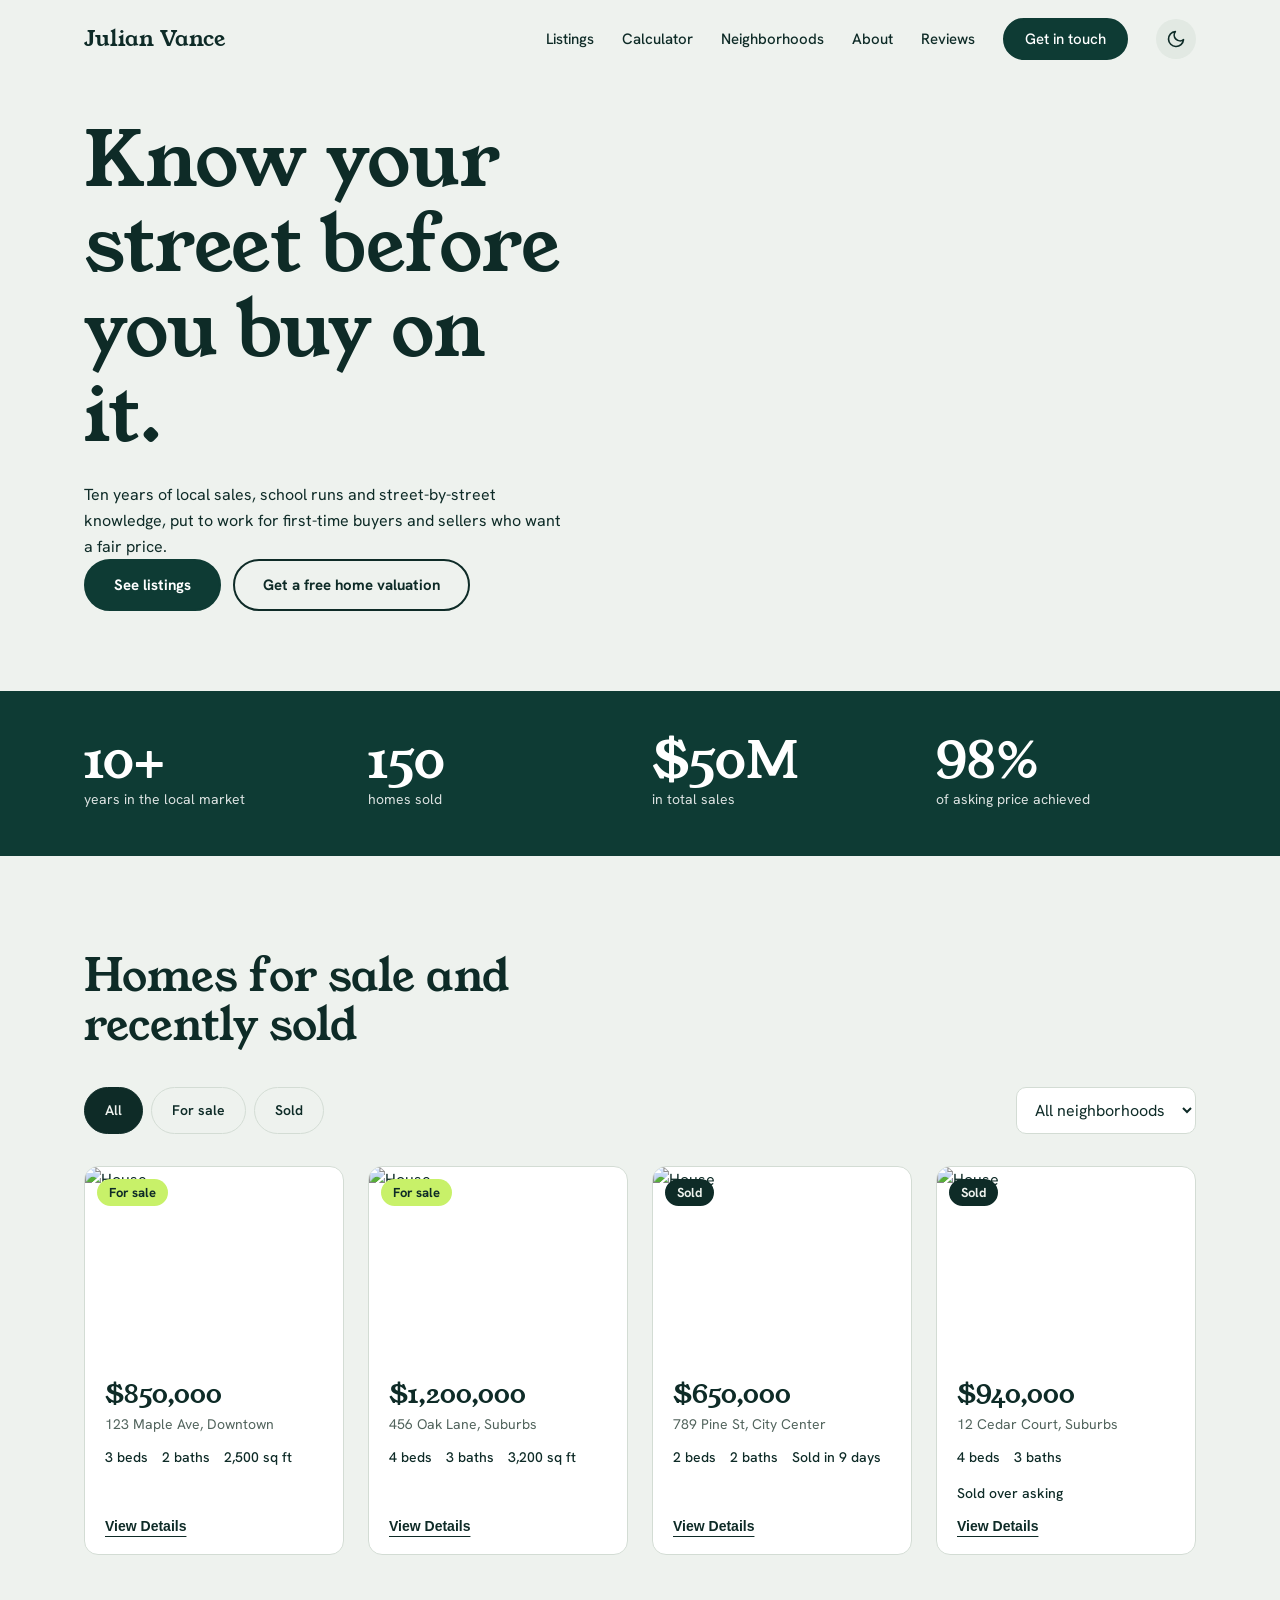
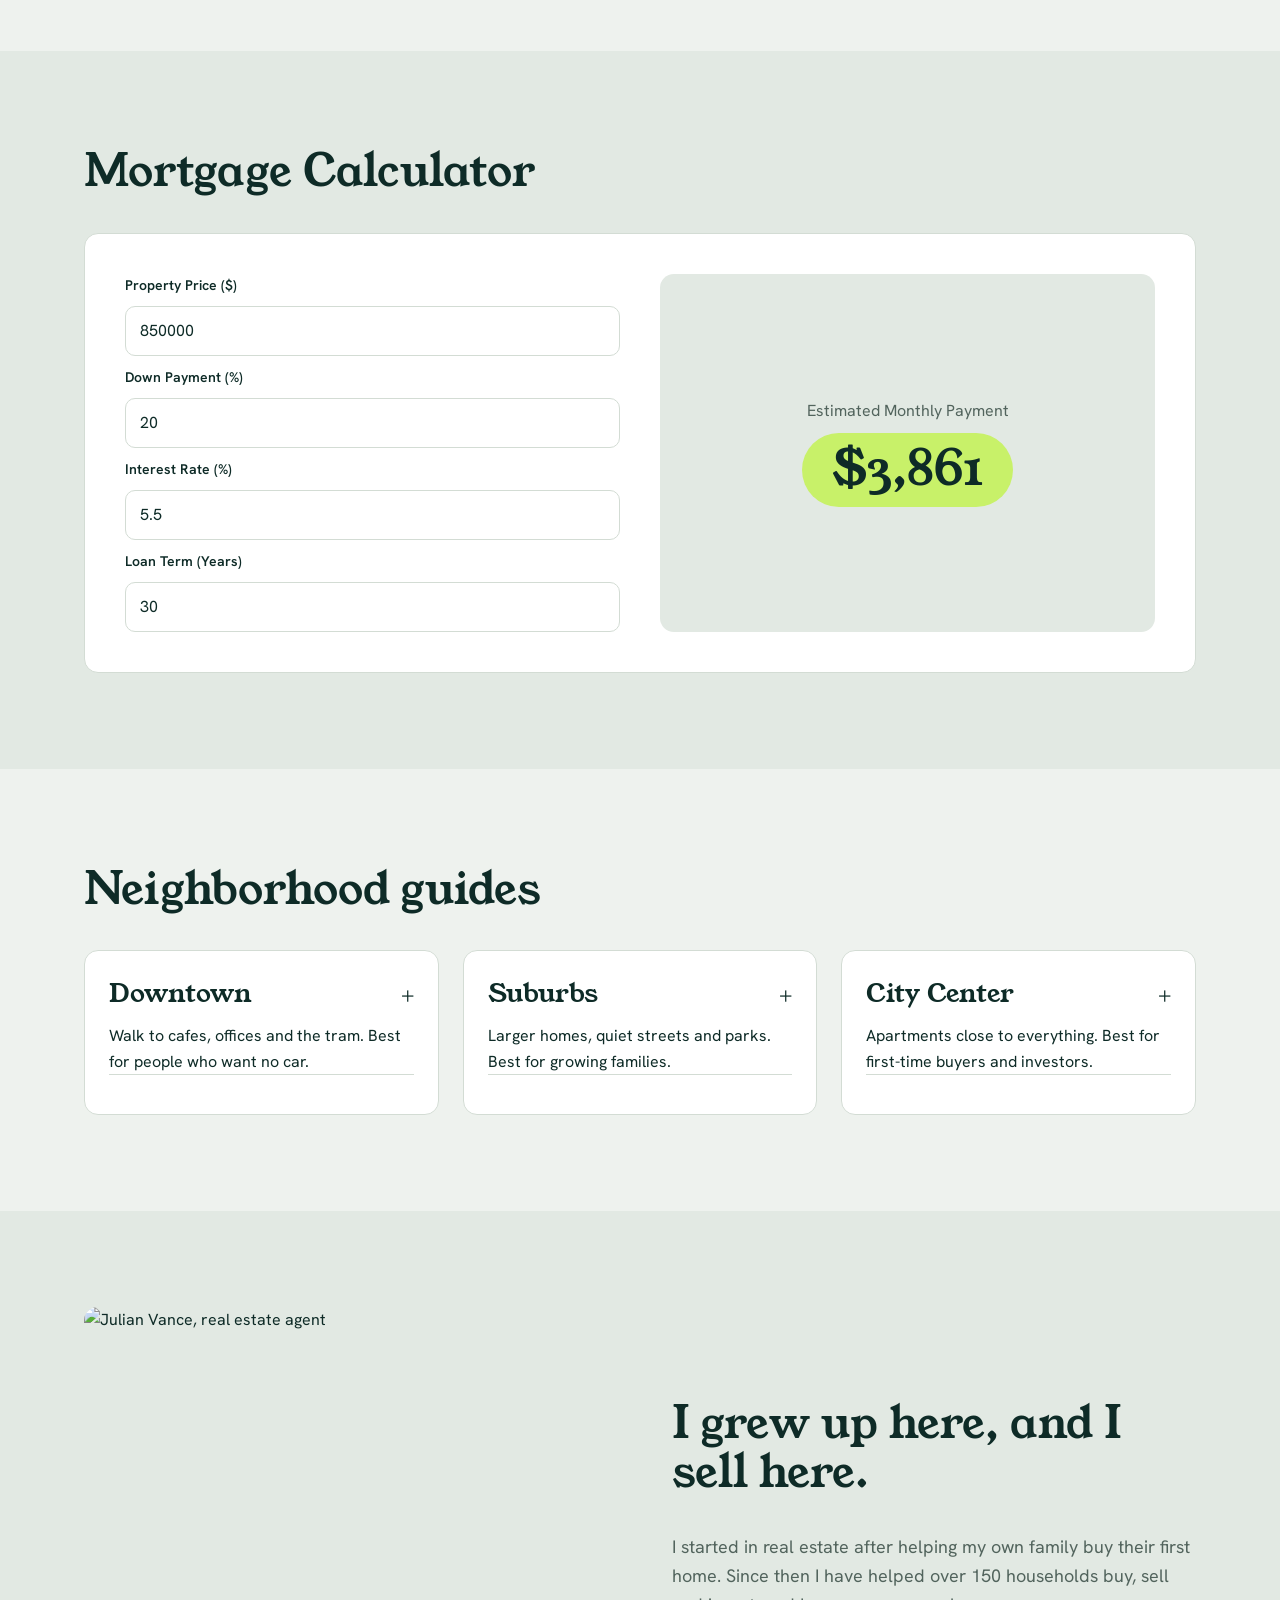
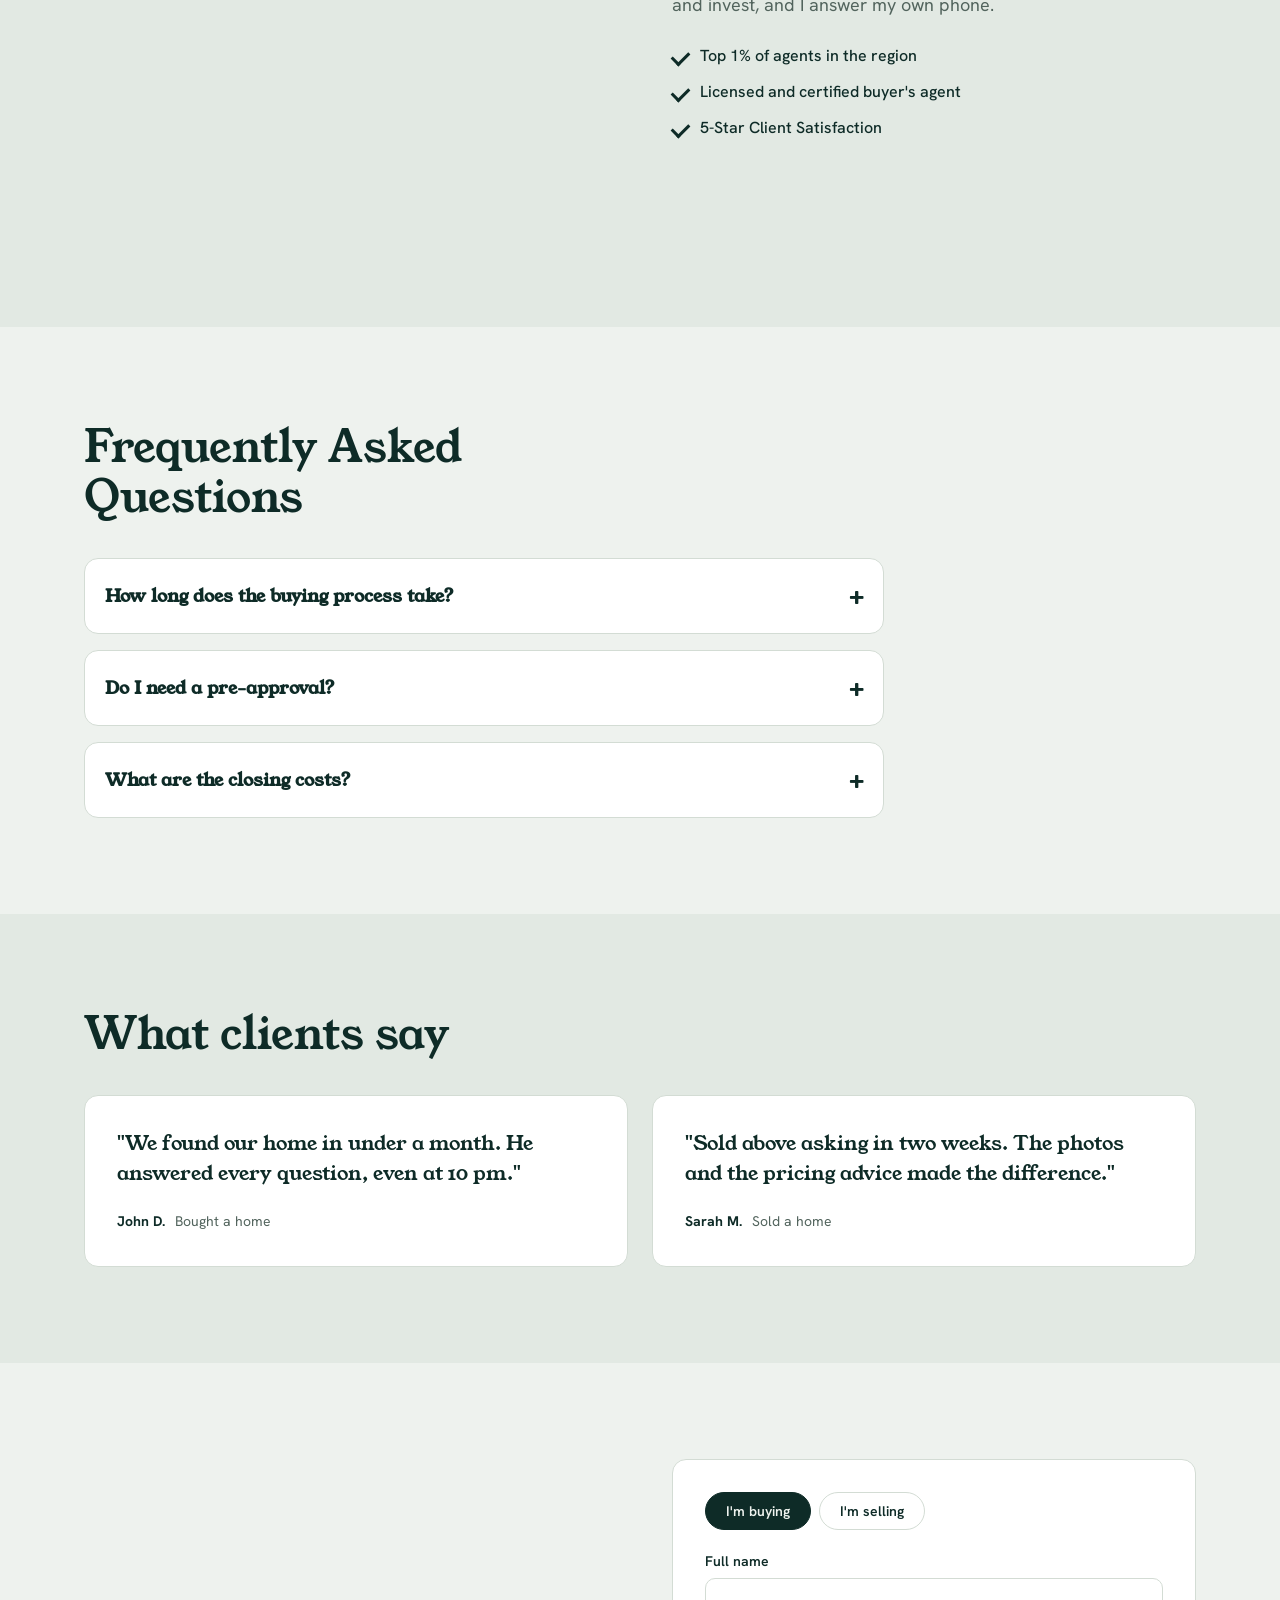
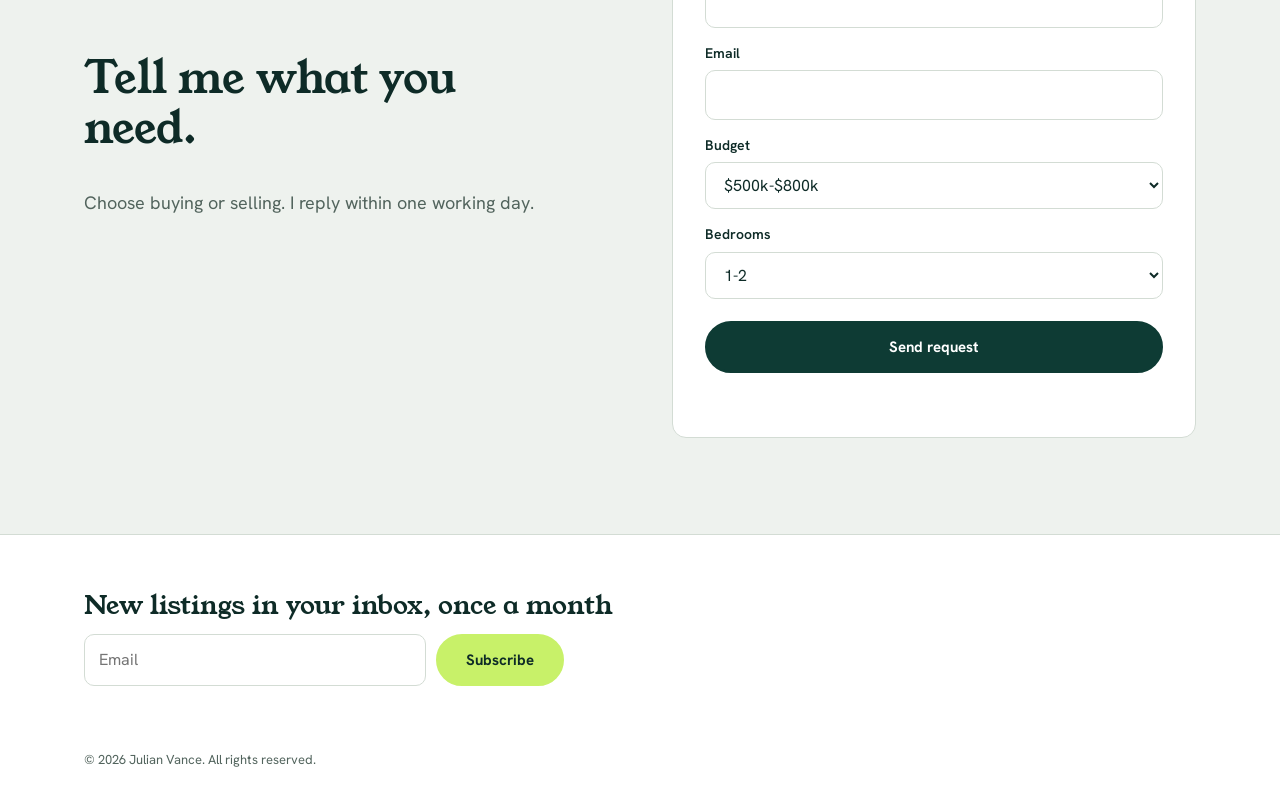
==== index.html @ a04766be "Add files via upload" ====
<!DOCTYPE html>
<html lang="en" dir="ltr">
<head>
<meta charset="UTF-8">
<meta name="viewport" content="width=device-width, initial-scale=1">
<title>Julian Vance | Local Real Estate Agent</title>
<meta name="description" content="Independent real estate agent helping you buy, sell and understand your neighborhood. Featured listings, recent sales and free home valuations.">
<meta property="og:title" content="Julian Vance | Local Real Estate Agent">
<meta property="og:description" content="Buy or sell with a local expert. Featured listings, neighborhood guides and free valuations.">
<meta property="og:type" content="website">
<meta property="og:image" content="https://images.unsplash.com/photo-1600596542815-ffad4c1539a9?w=1200&q=80">
<script type="application/ld+json">{"@context":"https://schema.org","@type":"RealEstateAgent","name":"Julian Vance","description":"Independent real estate agent and local market expert","areaServed":["Downtown","Suburbs","City Center"]}</script>
<link rel="preconnect" href="https://fonts.googleapis.com">
<link rel="preconnect" href="https://fonts.gstatic.com" crossorigin>
<link href="https://fonts.googleapis.com/css2?family=Cairo:wght@400;600;700&family=Hanken+Grotesk:wght@400;500;700&family=Young+Serif&display=swap" rel="stylesheet">
<link rel="stylesheet" href="style.css">
</head>
<body>
<div class="progress" id="progress"></div>

<header class="header" id="header">
  <div class="container bar">
    <a href="#top" class="logo">Julian Vance</a>
    <nav class="nav" id="nav">
      <a href="#listings" data-i18n="nav_listings">Listings</a>
      <a href="#mortgage" data-i18n="nav_mortgage">Calculator</a>
      <a href="#areas" data-i18n="nav_areas">Neighborhoods</a>
      <a href="#about" data-i18n="nav_about">About</a>
      <a href="#reviews" data-i18n="nav_reviews">Reviews</a>
      <a href="#contact" class="btn btn-sm" data-i18n="nav_contact">Get in touch</a>
      <button class="icon-btn theme-btn" id="themeToggle" aria-label="Toggle Theme">
        <svg id="themeIcon" width="20" height="20" viewBox="0 0 24 24" fill="none" stroke="currentColor" stroke-width="2" stroke-linecap="round" stroke-linejoin="round"><path d="M21 12.79A9 9 0 1 1 11.21 3 7 7 0 0 0 21 12.79z"></path></svg>
      </button>
    </nav>
    <button class="icon-btn menu-toggle" id="menuToggle" aria-label="Menu"><span></span><span></span></button>
  </div>
</header>

<main id="top">
<section class="hero">
  <div class="container hero-grid">
    <div class="hero-text">
      <h1 data-i18n="hero_title">Know your street before you buy on it.</h1>
      <p data-i18n="hero_desc">Ten years of local sales, school runs and street-by-street knowledge, put to work for first-time buyers and sellers who want a fair price.</p>
      <div class="actions">
        <a href="#listings" class="btn" data-i18n="btn_view">See listings</a>
        <a href="#contact" class="btn btn-ghost" data-i18n="btn_value">Get a free home valuation</a>
      </div>
    </div>
    
    <figure class="arch">
      <video id="heroVideo" autoplay muted loop playsinline poster="https://images.unsplash.com/photo-1600596542815-ffad4c1539a9?w=900&q=80">
        <source src="hero.mp4" type="video/mp4">
      </video>
    </figure>
  </div>
</section>

<section class="stats">
  <div class="container stat-row">
    <div><b data-count="10" data-suffix="+">0</b><span data-i18n="st1">years in the local market</span></div>
    <div><b data-count="150" data-suffix="">0</b><span data-i18n="st2">homes sold</span></div>
    <div><b data-count="50" data-prefix="$" data-suffix="M">0</b><span data-i18n="st3">in total sales</span></div>
    <div><b data-count="98" data-suffix="%">0</b><span data-i18n="st4">of asking price achieved</span></div>
  </div>
</section>

<section id="listings" class="sec fade-up">
  <div class="container">
    <h2 data-i18n="list_title">Homes for sale and recently sold</h2>
    <div class="filters">
      <div class="tabs" role="group">
        <button class="chip on" data-f="all" data-i18n="f_all">All</button>
        <button class="chip" data-f="sale" data-i18n="f_sale">For sale</button>
        <button class="chip" data-f="sold" data-i18n="f_sold">Sold</button>
      </div>
      <select id="hoodFilter" aria-label="Neighborhood">
        <option value="all" data-i18n="h_all">All neighborhoods</option>
        <option value="down" data-i18n="h_down">Downtown</option>
        <option value="sub" data-i18n="h_sub">Suburbs</option>
        <option value="cen" data-i18n="h_cen">City Center</option>
      </select>
    </div>
    <div class="grid" id="grid">
      <!-- Property 1 -->
      <article class="card open-modal" data-status="sale" data-hood="down"
        data-img="https://images.unsplash.com/photo-1512917774080-9991f1c4c750?w=1200&q=80" 
        data-img1="https://images.unsplash.com/photo-1584622650111-993a426fbf0a?w=600&q=80" 
        data-img2="https://images.unsplash.com/photo-1522771739844-6a9f6d5f14af?w=600&q=80" 
        data-price="$850,000" data-loc="123 Maple Ave, Downtown" data-feat="3 beds • 2 baths • 2,500 sq ft">
        <div class="ph"><img src="https://images.unsplash.com/photo-1512917774080-9991f1c4c750?w=600&q=80" alt="House"><span class="tag" data-i18n="f_sale">For sale</span></div>
        <div class="info">
          <h3>$850,000</h3><p>123 Maple Ave, <span data-i18n="h_down">Downtown</span></p>
          <p class="feat"><span>3 <i data-i18n="beds">beds</i></span><span>2 <i data-i18n="baths">baths</i></span><span>2,500 <i data-i18n="sqft">sq ft</i></span></p>
          <button class="link" data-i18n="btn_tour">View Details</button>
        </div>
      </article>

      <!-- Property 2 -->
      <article class="card open-modal" data-status="sale" data-hood="sub"
        data-img="https://images.unsplash.com/photo-1600585154340-be6161a56a0c?w=1200&q=80" 
        data-img1="https://images.unsplash.com/photo-1600607687939-ce8a6c25118c?w=600&q=80" 
        data-img2="https://images.unsplash.com/photo-1600566753190-17f0baa2a6c3?w=600&q=80" 
        data-price="$1,200,000" data-loc="456 Oak Lane, Suburbs" data-feat="4 beds • 3 baths • 3,200 sq ft">
        <div class="ph"><img src="https://images.unsplash.com/photo-1600585154340-be6161a56a0c?w=600&q=80" alt="House"><span class="tag" data-i18n="f_sale">For sale</span></div>
        <div class="info">
          <h3>$1,200,000</h3><p>456 Oak Lane, <span data-i18n="h_sub">Suburbs</span></p>
          <p class="feat"><span>4 <i data-i18n="beds">beds</i></span><span>3 <i data-i18n="baths">baths</i></span><span>3,200 <i data-i18n="sqft">sq ft</i></span></p>
          <button class="link" data-i18n="btn_tour">View Details</button>
        </div>
      </article>

      <!-- Property 3 -->
      <article class="card open-modal" data-status="sold" data-hood="cen"
        data-img="https://images.unsplash.com/photo-1600607687920-4e2a09cf159d?w=1200&q=80" 
        data-img1="https://images.unsplash.com/photo-1600210492486-724fe5c67fb0?w=600&q=80" 
        data-img2="https://images.unsplash.com/photo-1600607687920-4e2a09cf159d?w=600&q=80" 
        data-price="$650,000" data-loc="789 Pine St, City Center" data-feat="2 beds • 2 baths • Sold in 9 days">
        <div class="ph"><img src="https://images.unsplash.com/photo-1600607687920-4e2a09cf159d?w=600&q=80" alt="House"><span class="tag sold" data-i18n="f_sold">Sold</span></div>
        <div class="info">
          <h3>$650,000</h3><p>789 Pine St, <span data-i18n="h_cen">City Center</span></p>
          <p class="feat"><span>2 <i data-i18n="beds">beds</i></span><span>2 <i data-i18n="baths">baths</i></span><span data-i18n="sold_fast">Sold in 9 days</span></p>
          <button class="link" data-i18n="btn_details">View Details</button>
        </div>
      </article>

      <!-- Property 4 -->
      <article class="card open-modal" data-status="sold" data-hood="sub"
        data-img="https://images.unsplash.com/photo-1568605114967-8130f3a36994?w=1200&q=80" 
        data-img1="https://images.unsplash.com/photo-1513694203232-719a280e022f?w=600&q=80" 
        data-img2="https://images.unsplash.com/photo-1505691938895-1758d7feb511?w=600&q=80" 
        data-price="$940,000" data-loc="12 Cedar Court, Suburbs" data-feat="4 beds • 3 baths • Sold over asking">
        <div class="ph"><img src="https://images.unsplash.com/photo-1568605114967-8130f3a36994?w=600&q=80" alt="House"><span class="tag sold" data-i18n="f_sold">Sold</span></div>
        <div class="info">
          <h3>$940,000</h3><p>12 Cedar Court, <span data-i18n="h_sub">Suburbs</span></p>
          <p class="feat"><span>4 <i data-i18n="beds">beds</i></span><span>3 <i data-i18n="baths">baths</i></span><span data-i18n="sold_over">Sold over asking</span></p>
          <button class="link" data-i18n="btn_details">View Details</button>
        </div>
      </article>
    </div>
  </div>
</section>

<section id="mortgage" class="sec alt">
  <div class="container">
    <h2 data-i18n="calc_title">Mortgage Calculator</h2>
    <div class="calc-box">
      <div class="calc-inputs">
        <label data-i18n="calc_price">Property Price ($)</label>
        <input type="number" id="calcPrice" value="850000">
        <label data-i18n="calc_down">Down Payment (%)</label>
        <input type="number" id="calcDown" value="20">
        <label data-i18n="calc_rate">Interest Rate (%)</label>
        <input type="number" id="calcRate" value="5.5" step="0.1">
        <label data-i18n="calc_years">Loan Term (Years)</label>
        <input type="number" id="calcYears" value="30">
      </div>
      <div class="calc-result">
        <p data-i18n="calc_monthly">Estimated Monthly Payment</p>
        <h3 id="calcMonthly">$0</h3>
      </div>
    </div>
  </div>
</section>

<section id="areas" class="sec fade-up">
  <div class="container">
    <h2 data-i18n="areas_title">Neighborhood guides</h2>
    <div class="grid3">
      <article class="area-card" onclick="this.classList.toggle('active')">
        <div class="area-header">
          <h3 data-i18n="h_down">Downtown</h3>
          <span class="area-toggle">+</span>
        </div>
        <p data-i18n="a1">Walk to cafes, offices and the tram. Best for people who want no car.</p>
        <div class="area-stats">
          <dl><dt data-i18n="avg">Average price</dt><dd>$820,000</dd><dt data-i18n="schools">Schools</dt><dd>8/10</dd><dt data-i18n="transit">Transit</dt><dd data-i18n="t_high">Excellent</dd></dl>
        </div>
      </article>
      
      <article class="area-card" onclick="this.classList.toggle('active')">
        <div class="area-header">
          <h3 data-i18n="h_sub">Suburbs</h3>
          <span class="area-toggle">+</span>
        </div>
        <p data-i18n="a2">Larger homes, quiet streets and parks. Best for growing families.</p>
        <div class="area-stats">
          <dl><dt data-i18n="avg">Average price</dt><dd>$1,050,000</dd><dt data-i18n="schools">Schools</dt><dd>9/10</dd><dt data-i18n="transit">Transit</dt><dd data-i18n="t_mid">Good</dd></dl>
        </div>
      </article>
      
      <article class="area-card" onclick="this.classList.toggle('active')">
        <div class="area-header">
          <h3 data-i18n="h_cen">City Center</h3>
          <span class="area-toggle">+</span>
        </div>
        <p data-i18n="a3">Apartments close to everything. Best for first-time buyers and investors.</p>
        <div class="area-stats">
          <dl><dt data-i18n="avg">Average price</dt><dd>$640,000</dd><dt data-i18n="schools">Schools</dt><dd>7/10</dd><dt data-i18n="transit">Transit</dt><dd data-i18n="t_high">Excellent</dd></dl>
        </div>
      </article>
    </div>
  </div>
</section>

<section id="about" class="sec alt fade-up">
  <div class="container split">
    <img class="about-img" src="https://images.unsplash.com/photo-1556157382-97eda2d62296?w=800&q=80" alt="Julian Vance, real estate agent" loading="lazy">
    <div>
      <h2 data-i18n="about_title">I grew up here, and I sell here.</h2>
      <p class="lead" data-i18n="about_desc">I started in real estate after helping my own family buy their first home. Since then I have helped over 150 households buy, sell and invest, and I answer my own phone.</p>
      <ul class="creds">
        <li data-i18n="c1">Top 1% of agents in the region</li>
        <li data-i18n="c2">Licensed and certified buyer's agent</li>
        <li data-i18n="c3">5-Star Client Satisfaction</li>
      </ul>
    </div>
  </div>
</section>

<section id="faq" class="sec">
  <div class="container">
    <h2 data-i18n="faq_title">Frequently Asked Questions</h2>
    <div class="faq-list">
      <div class="faq-item">
        <button class="faq-q" data-i18n="faq_q1">How long does the buying process take?</button>
        <div class="faq-a"><p data-i18n="faq_a1">Typically 30-45 days from offer to closing.</p></div>
      </div>
      <div class="faq-item">
        <button class="faq-q" data-i18n="faq_q2">Do I need a pre-approval?</button>
        <div class="faq-a"><p data-i18n="faq_a2">Yes, it strengthens your offer significantly.</p></div>
      </div>
      <div class="faq-item">
        <button class="faq-q" data-i18n="faq_q3">What are the closing costs?</button>
        <div class="faq-a"><p data-i18n="faq_a3">Usually 2-5% of the purchase price, covering taxes, title fees and lender costs.</p></div>
      </div>
    </div>
  </div>
</section>

<section id="reviews" class="sec alt">
  <div class="container">
    <h2 data-i18n="rev_title">What clients say</h2>
    <div class="grid2">
      <blockquote><p data-i18n="r1">"We found our home in under a month. He answered every question, even at 10 pm."</p><cite>John D. <span data-i18n="r1s">Bought a home</span></cite></blockquote>
      <blockquote><p data-i18n="r2">"Sold above asking in two weeks. The photos and the pricing advice made the difference."</p><cite>Sarah M. <span data-i18n="r2s">Sold a home</span></cite></blockquote>
    </div>
  </div>
</section>

<section id="contact" class="sec">
  <div class="container split">
    <div>
      <h2 data-i18n="book_title">Tell me what you need.</h2>
      <p class="lead" data-i18n="book_desc">Choose buying or selling. I reply within one working day.</p>
    </div>
    <div class="formbox">
      <div class="tabs" role="tablist">
        <button class="chip on" role="tab" data-tab="buy" aria-selected="true" data-i18n="tab_buy">I'm buying</button>
        <button class="chip" role="tab" data-tab="sell" aria-selected="false" data-i18n="tab_sell">I'm selling</button>
      </div>
      <form id="leadForm" novalidate>
        <label for="n" data-i18n="f_name">Full name</label><input id="n" required>
        <label for="e" data-i18n="f_email">Email</label><input id="e" type="email" required>
        <div data-pane="buy">
          <label for="b" data-i18n="f_budget">Budget</label>
          <select id="b"><option>$500k-$800k</option><option>$800k-$1.2M</option><option>$1.2M+</option></select>
          <label for="bd" data-i18n="f_beds">Bedrooms</label>
          <select id="bd"><option>1-2</option><option>3</option><option>4+</option></select>
        </div>
        <div data-pane="sell" hidden>
          <label for="ad" data-i18n="f_addr">Property address</label><input id="ad">
          <label for="tl" data-i18n="f_time">When do you want to sell?</label>
          <select id="tl"><option data-i18n="tl1">Within 3 months</option><option data-i18n="tl2">3 to 6 months</option><option data-i18n="tl3">Just curious</option></select>
        </div>
        <button class="btn" type="submit" data-i18n="f_send">Send request</button>
        <p class="note" id="formNote" role="status"></p>
      </form>
    </div>
  </div>
</section>
</main>

<footer class="footer">
  <div class="container foot">
    <form id="news" novalidate>
      <h3 data-i18n="news_title">New listings in your inbox, once a month</h3>
      <div class="row"><input type="email" id="ne" placeholder="Email" data-i18n-ph="f_email" aria-label="Email"><button class="btn btn-pop" data-i18n="news_btn">Subscribe</button></div>
      <p class="note" id="newsNote" role="status"></p>
    </form>
    <p data-i18n="rights">© 2026 Julian Vance. All rights reserved.</p>
  </div>
</footer>

<div id="propModal" class="modal">
  <div class="modal-content">
    <button class="close-modal" id="closeModal">&times;</button>
    <div class="modal-gallery">
      <img id="modalImg" src="" alt="Main Property">
      <div class="modal-thumbs">
        <img id="modalThumb1" src="" alt="Interior">
        <img id="modalThumb2" src="" alt="Room">
      </div>
    </div>
    <div class="modal-info">
      <h3 id="modalPrice"></h3>
      <p id="modalLoc"></p>
      <p id="modalFeat"></p>
      <a href="#contact" class="btn" id="modalTourBtn" data-i18n="btn_schedule">Schedule a tour</a>
    </div>
  </div>
</div>

<a href="#contact" class="sticky-cta" data-i18n="sticky_cta">Schedule a Consultation</a>

<script src="script.js"></script>
</body>
</html>
---- style.css ----
:root {
    --bg: #EEF2EE;
    --surf: #fff;
    --ink: #0E2B27;
    --mute: #52645D;
    --line: #D3DCD4;
    --btn: #0E3B34;
    --btn-ink: #fff;
    --pop: #C8F169;
    --pop-ink: #0E2B27;
    --alt: #E2E9E3;
    --r: 14px;
    --head: 'Young Serif', Georgia, serif;
    --body: 'Hanken Grotesk', system-ui, sans-serif;
}

body.dark-mode {
    --bg: #09201C;
    --surf: #10302A;
    --ink: #EAF1EC;
    --mute: #9DB1A8;
    --line: #244840;
    --btn: #C8F169;
    --btn-ink: #0E2B27;
    --alt: #0D2924;
}

html[lang="ar"] {
    --head: 'Cairo', sans-serif;
    --body: 'Cairo', sans-serif;
}

* { box-sizing: border-box; margin: 0; padding: 0; }
html { scroll-behavior: smooth; scroll-padding-top: 80px; }
body { font-family: var(--body); background: var(--bg); color: var(--ink); line-height: 1.6; transition: background .3s, color .3s; }
img { display: block; max-width: 100%; }
a { color: inherit; }
:focus-visible { outline: 3px solid var(--pop); outline-offset: 2px; box-shadow: 0 0 0 5px var(--ink); }
.container { max-width: 1160px; margin: 0 auto; padding: 0 24px; }
.sec { padding: 96px 0; }
.alt { background: var(--alt); }
h1, h2, h3 { font-family: var(--head); font-weight: 400; line-height: 1.12; }
h2 { font-size: clamp(28px, 4vw, 44px); margin-bottom: 36px; max-width: 18ch; }
.lead { font-size: 18px; color: var(--mute); max-width: 52ch; margin-bottom: 24px; }

.progress { position: fixed; top: 0; inset-inline-start: 0; height: 3px; width: 100%; background: var(--pop); transform: scaleX(0); transform-origin: left; z-index: 2000; }
html[dir=rtl] .progress { transform-origin: right; }

.header { position: sticky; top: 0; z-index: 1000; background: var(--bg); transition: box-shadow .3s; }
.header.scrolled { box-shadow: 0 1px 0 var(--line); }
.bar { display: flex; align-items: center; gap: 12px; padding-block: 18px; transition: padding .3s; }
.header.scrolled .bar { padding-block: 10px; }
.logo { font-family: var(--head); font-size: 22px; text-decoration: none; margin-inline-end: auto; }
.nav { display: flex; align-items: center; gap: 28px; }
.nav a { text-decoration: none; font-weight: 500; font-size: 15px; }
.nav a:not(.btn):hover { text-decoration: underline; text-underline-offset: 6px; }
.icon-btn { background: none; border: 0; color: var(--ink); cursor: pointer; padding: 8px; border-radius: 8px; display: grid; place-items: center; }
.menu-toggle { display: none; }

.btn { display: inline-block; background: var(--btn); color: var(--btn-ink); border: 2px solid var(--btn); padding: 14px 28px; border-radius: 999px; font: 700 15px var(--body); text-decoration: none; cursor: pointer; transition: transform .2s; text-align: center; }
.btn:hover { transform: translateY(-2px); }
.btn-sm { padding: 9px 20px; }
.btn-ghost { background: transparent; color: var(--ink); border-color: var(--ink); }
.btn-pop { background: var(--pop); color: var(--pop-ink); border-color: var(--pop); }
.actions { display: flex; gap: 12px; flex-wrap: wrap; }

.hero { padding: 40px 0 80px; }
.hero-grid { display: grid; grid-template-columns: 1fr 1.2fr; gap: 40px; align-items: center; }.hero h1 { font-size: clamp(40px, 6vw, 76px); margin-bottom: 24px; animation: rise .9s cubic-bezier(.2,.7,.2,1) both; }
.hero .lead { animation: rise .9s .15s cubic-bezier(.2,.7,.2,1) both; }
.hero .actions { animation: rise .9s .3s cubic-bezier(.2,.7,.2,1) both; }
@keyframes rise { from { opacity: 0; transform: translateY(28px); } to { opacity: 1; transform: none; } }
.arch video { width: 100%; height: 100%; object-fit: cover; transform: scale(1.08); animation: settle 1.6s ease-out forwards; }
@keyframes settle { to { transform: scale(1); } }

.stats { background: var(--btn); color: var(--btn-ink); }
.stat-row { display: grid; grid-template-columns: repeat(4,1fr); gap: 24px; padding-block: 44px; }
.stat-row b { display: block; font: 400 clamp(32px, 4vw, 52px)/1 var(--head); }
.stat-row span { font-size: 14px; opacity: .85; }

.filters { display: flex; justify-content: space-between; gap: 16px; flex-wrap: wrap; margin-bottom: 32px; }
.tabs { display: flex; gap: 8px; flex-wrap: wrap; }
.chip { background: transparent; color: var(--ink); border: 1.5px solid var(--line); padding: 9px 20px; border-radius: 999px; font: 600 14px var(--body); cursor: pointer; transition: .2s; }
.chip.on { background: var(--ink); color: var(--bg); border-color: var(--ink); }
select, input, .formbox input { font: inherit; color: var(--ink); background: var(--surf); border: 1.5px solid var(--line); border-radius: 10px; padding: 11px 14px; }
.grid { display: grid; grid-template-columns: repeat(auto-fill, minmax(250px, 1fr)); gap: 24px; }
.card { background: var(--surf); border-radius: var(--r); overflow: hidden; border: 1px solid var(--line); animation: rise .5s both; display: flex; flex-direction: column; }.card[hidden] { display: none; }
.ph { position: relative; overflow: hidden; aspect-ratio: 4/3; }
.ph img { width: 100%; height: 100%; object-fit: cover; transition: transform .6s; }
.card:hover .ph img { transform: scale(1.06); }
.tag { position: absolute; top: 12px; inset-inline-start: 12px; background: var(--pop); color: var(--pop-ink); font: 700 13px var(--body); padding: 5px 12px; border-radius: 999px; }
.tag.sold { background: var(--ink); color: var(--bg); }
.info { padding: 20px; display: flex; flex-direction: column; flex-grow: 1; }.info h3 { font-size: 26px; margin-bottom: 4px; }
.info p { color: var(--mute); font-size: 14px; }
.feat { display: flex; flex-wrap: wrap; gap: 14px; margin: 10px 0 14px; color: var(--ink) !important; font-weight: 500; }.feat i { font-style: normal; }
.link { margin-top: auto; align-self: flex-start; font-weight: 700; font-size: 14px; text-underline-offset: 5px; background: none; border: none; color: var(--ink); cursor: pointer; padding: 0; text-decoration: underline; }.empty { padding: 40px 0; color: var(--mute); }

.calc-box { display: grid; grid-template-columns: 1fr 1fr; gap: 40px; background: var(--surf); padding: 40px; border-radius: var(--r); border: 1px solid var(--line); }
.calc-inputs { display: flex; flex-direction: column; gap: 10px; }
.calc-inputs label { font-size: 14px; font-weight: 600; }
.calc-result { display: flex; flex-direction: column; justify-content: center; align-items: center; text-align: center; background: var(--alt); border-radius: var(--r); padding: 30px; }
.calc-result p { font-size: 16px; color: var(--mute); margin-bottom: 10px; }
.calc-result h3 { font-size: 48px; font-family: var(--head); color: var(--pop-ink); background: var(--pop); padding: 10px 30px; border-radius: 999px; }

.grid3 { display: grid; grid-template-columns: repeat(3,1fr); gap: 24px; }
.area { border-top: 3px solid var(--ink); padding-top: 20px; }
.area h3 { font-size: 26px; margin-bottom: 8px; }
.area p { color: var(--mute); margin-bottom: 16px; }
dl { display: grid; grid-template-columns: auto 1fr; gap: 6px 16px; font-size: 14px; }
dt { color: var(--mute); } dd { font-weight: 700; text-align: end; }

.split { display: grid; grid-template-columns: 1fr 1fr; gap: 64px; align-items: center; }
.about-img { border-radius: var(--r); aspect-ratio: 1; object-fit: cover; width: 100%; }
.creds { list-style: none; display: grid; gap: 10px; }
.creds li { padding-inline-start: 28px; position: relative; font-weight: 500; }
.creds li::before { content: ''; position: absolute; inset-inline-start: 0; top: .5em; width: 14px; height: 8px; border-inline-start: 3px solid var(--ink); border-bottom: 3px solid var(--ink); transform: rotate(-45deg); }

.grid2 { display: grid; grid-template-columns: 1fr 1fr; gap: 24px; }
blockquote { background: var(--surf); border-radius: var(--r); padding: 32px; border: 1px solid var(--line); }
blockquote p { font: 400 20px/1.5 var(--head); margin-bottom: 20px; }
cite { font-style: normal; font-weight: 700; font-size: 14px; }
cite span { color: var(--mute); font-weight: 400; margin-inline-start: 6px; }

.formbox { background: var(--surf); border: 1px solid var(--line); border-radius: var(--r); padding: 32px; }
.formbox .tabs { margin-bottom: 20px; }
.formbox label { display: block; font-weight: 600; font-size: 14px; margin: 14px 0 6px; }
.formbox input, .formbox select { width: 100%; }
.formbox .btn { margin-top: 22px; width: 100%; }
.formbox input.bad { border-color: #d4442c; }
[hidden] { display: none !important; }
.note { margin-top: 12px; font-size: 14px; min-height: 20px; }

.footer { background: var(--surf); border-top: 1px solid var(--line); color: var(--ink); padding: 56px 0 28px; }.foot { display: grid; gap: 32px; }
.footer h3 { font-size: 26px; margin-bottom: 14px; }
.row { display: flex; gap: 10px; max-width: 480px; }
.row input { flex: 1; min-width: 0; }
.footer p:last-child { font-size: 13px; color: var(--mute); opacity: 1; }

/* --- Property Lightbox Modal --- */
.modal {
    position: fixed;
    inset: 0;
    background: rgba(0, 0, 0, 0.85); /* Darkens the background */
    z-index: 3000;
    display: none;
    align-items: center;
    justify-content: center;
    padding: 20px;
}

.modal.active {
    display: flex;
}

.modal-content {
    background: var(--bg);
    border-radius: var(--r);
    width: 100%;
    max-width: 850px;
    max-height: 90vh; /* Prevents going off screen */
    overflow-y: auto; /* Scrolls INSIDE the modal, not the website */
    position: relative;
    box-shadow: 0 20px 50px rgba(0, 0, 0, 0.5);
    animation: rise .3s ease;
}

.close-modal {
    position: absolute;
    top: 15px;
    right: 15px;
    background: rgba(0, 0, 0, 0.6);
    color: #fff;
    border: none;
    width: 40px;
    height: 40px;
    border-radius: 50%;
    font-size: 24px;
    cursor: pointer;
    z-index: 10;
    display: flex;
    align-items: center;
    justify-content: center;
}

.modal-gallery {
    display: flex;
    flex-direction: column;
    gap: 10px;
    padding: 20px 20px 0;
}

.modal-gallery #modalImg {
    width: 100%;
    height: 350px;
    object-fit: cover;
    border-radius: var(--r);
    display: block;
}

.modal-thumbs {
    display: flex;
    gap: 10px;
}

.modal-thumbs img {
    width: 50%;
    height: 120px;
    object-fit: cover;
    border-radius: var(--r);
    cursor: pointer;
    opacity: 0.7;
    transition: 0.3s;
}

.modal-thumbs img:hover {
    opacity: 1;
}

.modal-info {
    padding: 20px 30px 30px;
}

.modal-info h3 { font-size: 32px; margin-bottom: 5px; font-family: var(--head); }
.modal-info p { color: var(--mute); margin-bottom: 10px; font-size: 16px; }
.modal-info .btn { margin-top: 20px; width: auto; }
.close-modal { position: absolute; top: 15px; inset-inline-end: 20px; background: rgba(0,0,0,.5); color: #fff; border: none; width: 40px; height: 40px; border-radius: 50%; font-size: 24px; cursor: pointer; z-index: 2; }

.sticky-cta { position: fixed; bottom: -100px; left: 50%; transform: translateX(-50%); background: #C8F169 !important; color: #0E2B27 !important; padding: 14px 28px; border-radius: 999px; font: 700 16px var(--body); text-decoration: none; box-shadow: 0 10px 30px rgba(0,0,0,.2); z-index: 1000; transition: bottom .4s ease; }
.sticky-cta.show { bottom: 30px; }

@media(max-width: 860px) {
    .sec { padding: 64px 0; }
    .hero-grid, .split, .grid3, .grid2, .calc-box { grid-template-columns: 1fr; gap: 36px; }
    .arch { justify-self: center; }
    .stat-row { grid-template-columns: 1fr 1fr; }
    .menu-toggle { display: grid; gap: 6px; }
    .menu-toggle span { width: 22px; height: 2px; background: var(--ink); display: block; }
    .nav { display: none; position: absolute; top: 100%; inset-inline: 0; background: var(--bg); flex-direction: column; align-items: flex-start; padding: 20px 24px; border-bottom: 1px solid var(--line); }
    .nav.open { display: flex; }
}
@media(prefers-reduced-motion: reduce) {
    * { animation: none !important; transition: none !important; scroll-behavior: auto !important; }
    .arch video { transform: none; }
}
.card { cursor: pointer; }
.card:hover { border-color: var(--ink); }
.modal-gallery #modalImg {
    transition: opacity 0.3s ease;
    background-color: var(--alt);
}
.arch { 
    border-radius: 16px; 
    overflow: hidden; 
    aspect-ratio: 16 / 9; 
    width: 100%;
    max-width: 100%; 
    justify-self: end; 
    background-color: var(--alt);
    box-shadow: 0 15px 30px rgba(0, 0, 0, 0.2);
    
    /* THIS brings back the fade-in & slide-up animation */
    opacity: 0;
    transform: translateY(20px);
    transition: opacity 1s ease-out, transform 1s ease-out;
}

/* This class gets added when the video is ready */
.arch.ready {
    opacity: 1;
    transform: translateY(0);
}

.arch video { 
    width: 100%; 
    height: 100%; 
    object-fit: cover; 
    /* THIS brings back the slow cinematic zoom out */
    transform: scale(1.08); 
    animation: settle 2s ease-out forwards; 
}

@keyframes settle { 
    to { transform: scale(1); } 
}
.theme-btn {
    background: var(--alt);
    border-radius: 50%;
    width: 40px;
    height: 40px;
    transition: 0.3s;
}
.theme-btn:hover {
    background: var(--line);
}
/* =========================================
   ULTRA ANIMATIONS
   ========================================= */

/* 1. Scroll Fade-Up Animation */
.fade-up {
    opacity: 0;
    transform: translateY(40px);
    transition: opacity 0.8s ease-out, transform 0.8s ease-out;
}
.fade-up.active {
    opacity: 1;
    transform: translateY(0);
}

/* 2. Smooth Buttery FAQ Accordion */
.faq-a {
    display: grid;
    grid-template-rows: 0fr;
    transition: grid-template-rows 0.4s cubic-bezier(0.4, 0, 0.2, 1);
    padding: 0 20px;
}
.faq-a p {
    overflow: hidden;
    padding-bottom: 20px;
    color: var(--mute);
}
.faq-item.active .faq-a {
    grid-template-rows: 1fr;
}

/* Make the plus icon spin smoothly */
.faq-q::after {
    transition: transform 0.4s cubic-bezier(0.4, 0, 0.2, 1);
}

/* 3. Neighborhood Expandable Cards */
.area-card {
    background: var(--surf);
    border: 1px solid var(--line);
    border-radius: var(--r);
    padding: 24px;
    cursor: pointer;
    transition: all 0.4s cubic-bezier(0.4, 0, 0.2, 1);
    overflow: hidden;
}
.area-card:hover {
    border-color: var(--ink);
    transform: translateY(-5px);
    box-shadow: 0 10px 30px rgba(0,0,0,0.05);
}

.area-header {
    display: flex;
    justify-content: space-between;
    align-items: center;
    margin-bottom: 10px;
}
.area-header h3 {
    margin: 0;
    font-size: 26px;
}
.area-toggle {
    font-size: 24px;
    font-weight: 300;
    transition: transform 0.4s ease;
}
.area-card.active .area-toggle {
    transform: rotate(45deg);
}

/* The hidden stats that slide open */
.area-stats {
    display: grid;
    grid-template-rows: 0fr;
    transition: grid-template-rows 0.4s cubic-bezier(0.4, 0, 0.2, 1), margin-top 0.4s ease;
    margin-top: 0;
}
.area-card.active .area-stats {
    grid-template-rows: 1fr;
    margin-top: 15px;
}
.area-stats dl {
    overflow: hidden;
    border-top: 1px solid var(--line);
    padding-top: 15px;
}

/* 4. Button Bounce on Click */
.btn:active, .chip:active, .theme-btn:active {
    transform: scale(0.95);
    transition: transform 0.1s;
}

/* =========================================
   PERFECT FAQ ACCORDION
   ========================================= */
.faq-list { 
    display: grid; 
    gap: 16px; 
    max-width: 800px; 
}

.faq-item { 
    border: 1px solid var(--line); 
    border-radius: var(--r); 
    background: var(--surf); 
    overflow: hidden; /* THIS keeps the text inside the box */
}

.faq-q { 
    width: 100%; 
    text-align: start; 
    background: none; 
    border: none; 
    padding: 20px; 
    font: 600 18px var(--head); 
    color: var(--ink); 
    cursor: pointer; 
    display: flex; 
    justify-content: space-between; 
    align-items: center; 
}

.faq-q::after { 
    content: '+'; 
    font-size: 24px; 
    transition: transform 0.4s cubic-bezier(0.4, 0, 0.2, 1); 
}

.faq-item.active .faq-q::after { 
    transform: rotate(45deg); 
}

/* The Magic Grid Animation */
.faq-a {
    display: grid;
    grid-template-rows: 0fr;
    transition: grid-template-rows 0.4s cubic-bezier(0.4, 0, 0.2, 1);
}

.faq-a p {
    overflow: hidden; /* THIS makes the text disappear */
    margin: 0;
    padding: 0 20px 0 20px;
    color: var(--mute);
    transition: padding 0.4s ease;
}

.faq-item.active .faq-a {
    grid-template-rows: 1fr;
}

.faq-item.active .faq-a p {
    padding-bottom: 20px;
}
@media(min-width: 861px) {
    .sticky-cta { display: none !important; }
}
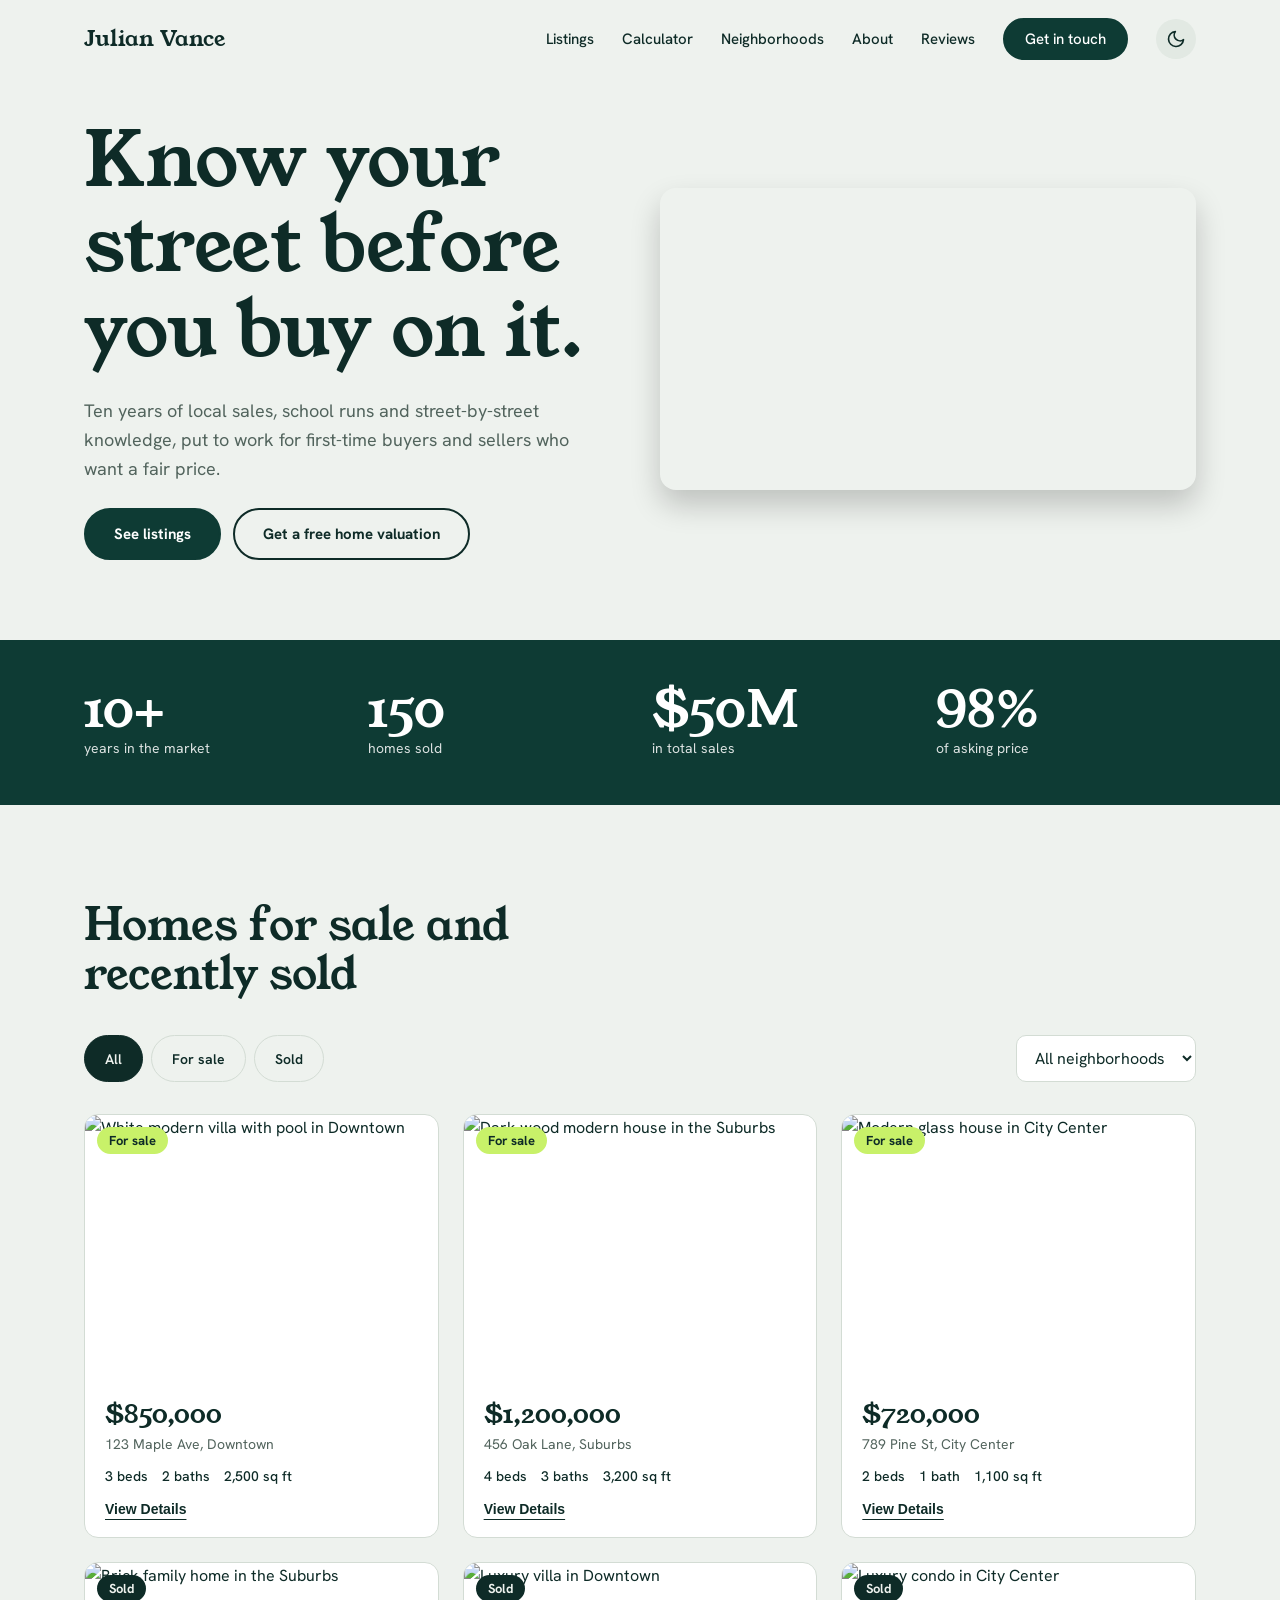
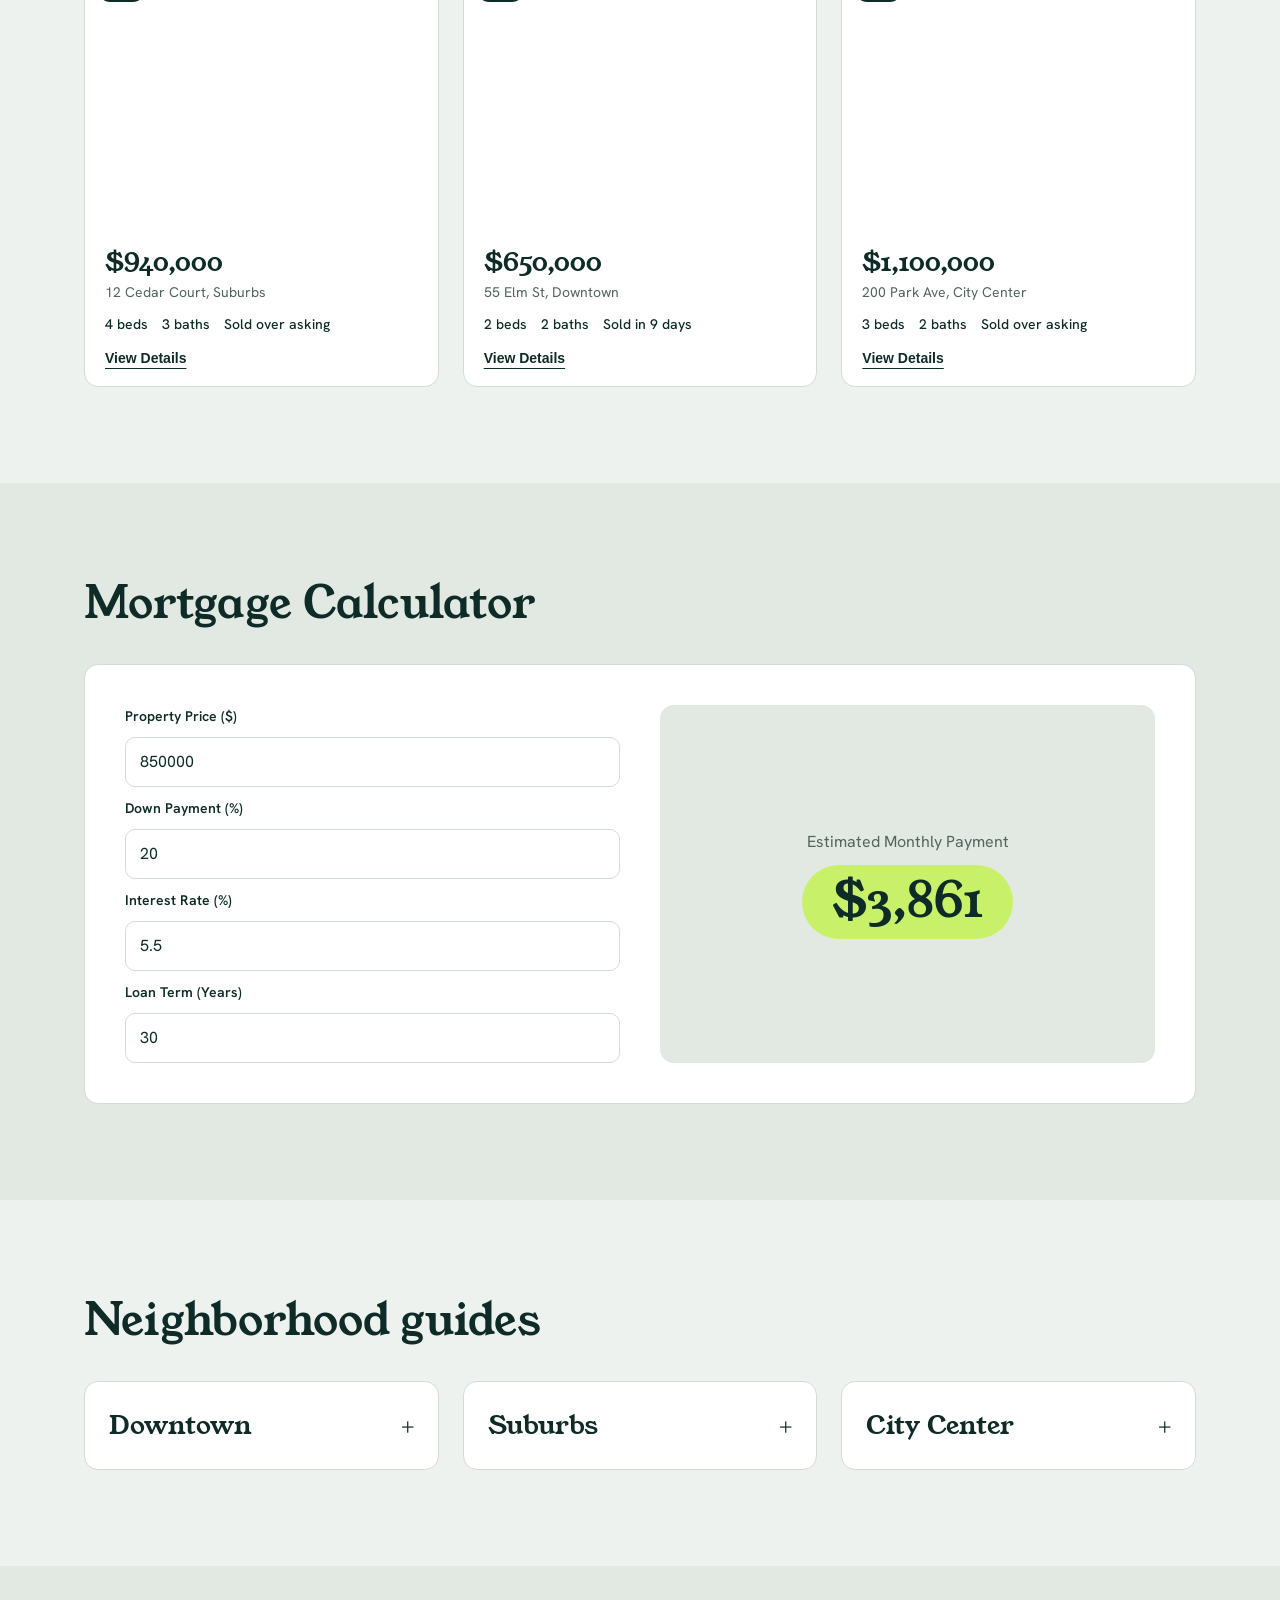
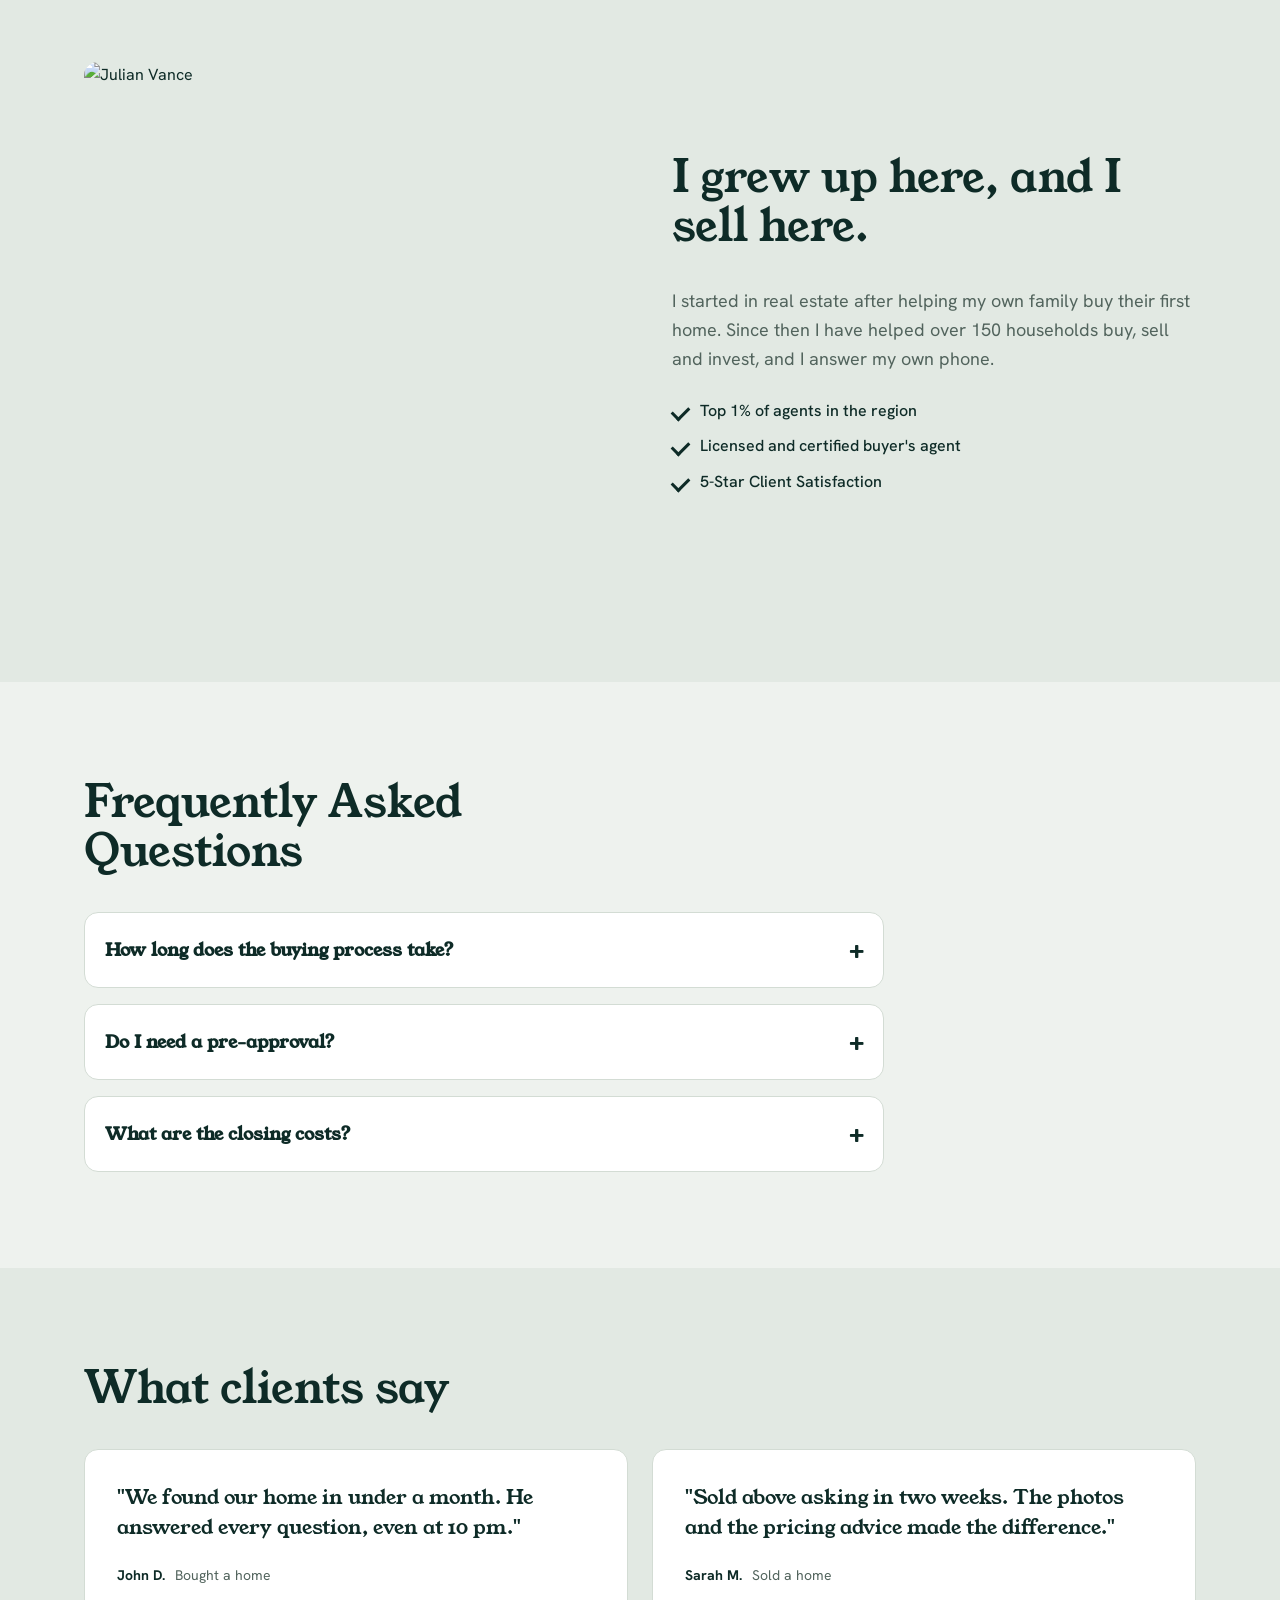
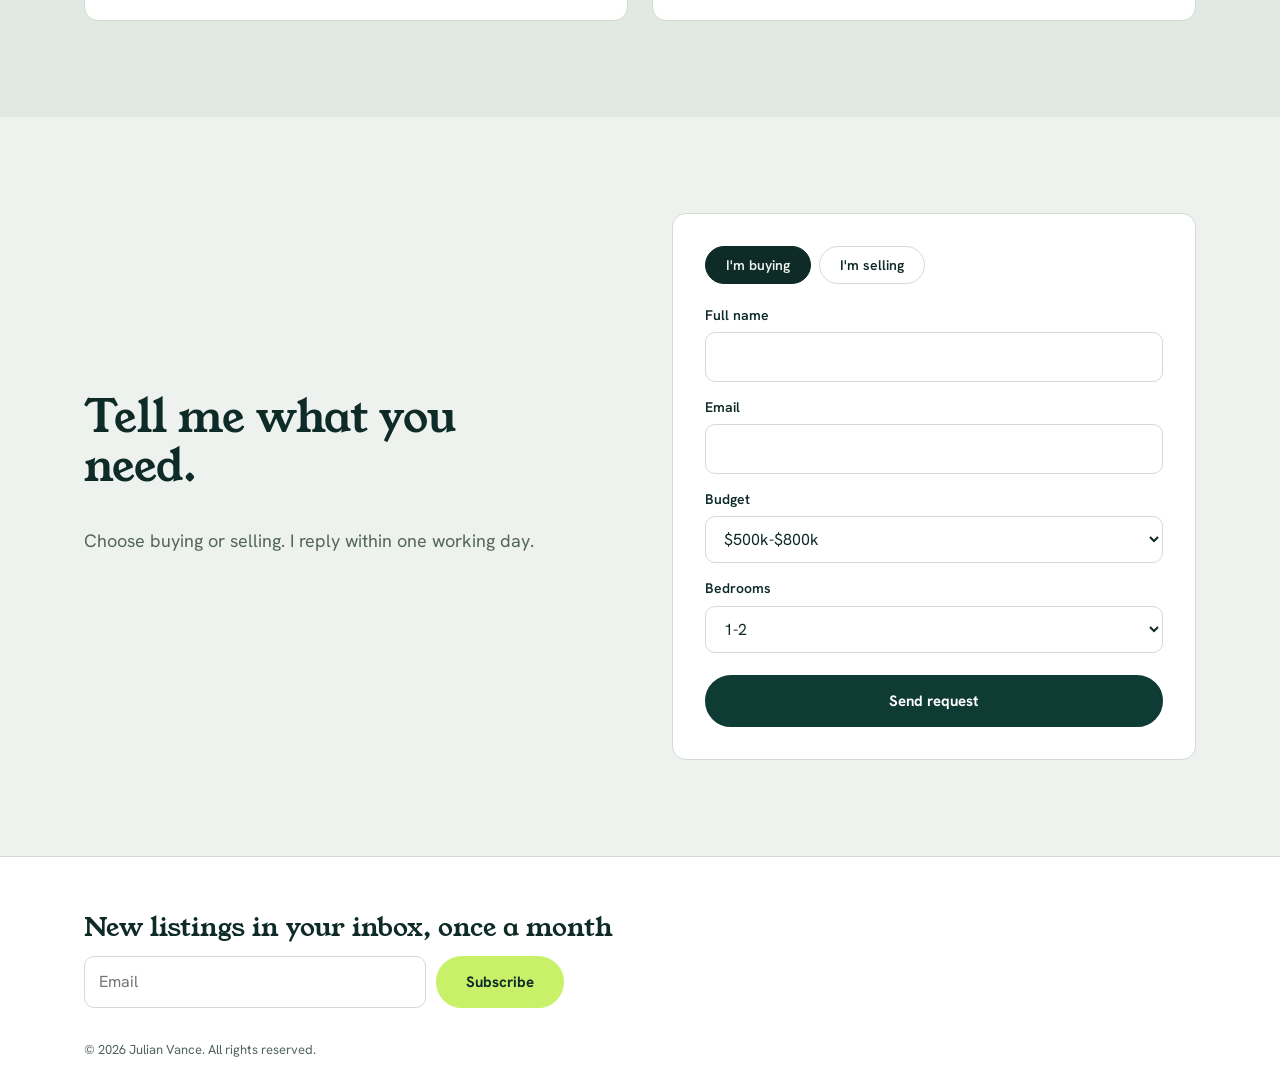
==== commit abd90000: "Add files via upload" ====
--- a/index.html
+++ b/index.html
@@ -1,317 +1,354 @@
 <!DOCTYPE html>
 <html lang="en" dir="ltr">
 <head>
-<meta charset="UTF-8">
-<meta name="viewport" content="width=device-width, initial-scale=1">
-<title>Julian Vance | Local Real Estate Agent</title>
-<meta name="description" content="Independent real estate agent helping you buy, sell and understand your neighborhood. Featured listings, recent sales and free home valuations.">
-<meta property="og:title" content="Julian Vance | Local Real Estate Agent">
-<meta property="og:description" content="Buy or sell with a local expert. Featured listings, neighborhood guides and free valuations.">
-<meta property="og:type" content="website">
-<meta property="og:image" content="https://images.unsplash.com/photo-1600596542815-ffad4c1539a9?w=1200&q=80">
-<script type="application/ld+json">{"@context":"https://schema.org","@type":"RealEstateAgent","name":"Julian Vance","description":"Independent real estate agent and local market expert","areaServed":["Downtown","Suburbs","City Center"]}</script>
-<link rel="preconnect" href="https://fonts.googleapis.com">
-<link rel="preconnect" href="https://fonts.gstatic.com" crossorigin>
-<link href="https://fonts.googleapis.com/css2?family=Cairo:wght@400;600;700&family=Hanken+Grotesk:wght@400;500;700&family=Young+Serif&display=swap" rel="stylesheet">
-<link rel="stylesheet" href="style.css">
+    <meta charset="UTF-8">
+    <meta name="viewport" content="width=device-width, initial-scale=1">
+    <title>Julian Vance | Real Estate Agent</title>
+    <meta name="description" content="Independent real estate agent helping you buy, sell and understand your neighborhood. Featured listings, recent sales and free home valuations.">
+    <meta property="og:title" content="Julian Vance | Real Estate Agent">
+    <meta property="og:description" content="Buy or sell with a local expert. Featured listings, neighborhood guides and free valuations.">
+    <meta property="og:type" content="website">
+    <meta property="og:image" content="https://images.unsplash.com/photo-1600596542815-ffad4c1539a9?w=1200&q=80">
+    <script type="application/ld+json">
+    {"@context":"https://schema.org","@type":"RealEstateAgent","name":"Julian Vance","description":"Independent real estate agent and local market expert","areaServed":["Downtown","Suburbs","City Center"]}
+    </script>
+    <link rel="preconnect" href="https://fonts.googleapis.com">
+    <link rel="preconnect" href="https://fonts.gstatic.com" crossorigin>
+    <link href="https://fonts.googleapis.com/css2?family=Hanken+Grotesk:wght@400;500;700&family=Young+Serif&display=swap" rel="stylesheet">
+    <link rel="stylesheet" href="style.css">
 </head>
 <body>
 <div class="progress" id="progress"></div>
 
 <header class="header" id="header">
-  <div class="container bar">
-    <a href="#top" class="logo">Julian Vance</a>
-    <nav class="nav" id="nav">
-      <a href="#listings" data-i18n="nav_listings">Listings</a>
-      <a href="#mortgage" data-i18n="nav_mortgage">Calculator</a>
-      <a href="#areas" data-i18n="nav_areas">Neighborhoods</a>
-      <a href="#about" data-i18n="nav_about">About</a>
-      <a href="#reviews" data-i18n="nav_reviews">Reviews</a>
-      <a href="#contact" class="btn btn-sm" data-i18n="nav_contact">Get in touch</a>
-      <button class="icon-btn theme-btn" id="themeToggle" aria-label="Toggle Theme">
-        <svg id="themeIcon" width="20" height="20" viewBox="0 0 24 24" fill="none" stroke="currentColor" stroke-width="2" stroke-linecap="round" stroke-linejoin="round"><path d="M21 12.79A9 9 0 1 1 11.21 3 7 7 0 0 0 21 12.79z"></path></svg>
-      </button>
-    </nav>
-    <button class="icon-btn menu-toggle" id="menuToggle" aria-label="Menu"><span></span><span></span></button>
-  </div>
+    <div class="container bar">
+        <a href="#top" class="logo">Julian Vance</a>
+        <nav class="nav" id="nav">
+            <a href="#listings">Listings</a>
+            <a href="#mortgage">Calculator</a>
+            <a href="#areas">Neighborhoods</a>
+            <a href="#about">About</a>
+            <a href="#reviews">Reviews</a>
+            <a href="#contact" class="btn btn-sm">Get in touch</a>
+            <button class="icon-btn theme-btn" id="themeToggle" aria-label="Toggle Theme">
+                <svg id="themeIcon" width="20" height="20" viewBox="0 0 24 24" fill="none" stroke="currentColor" stroke-width="2" stroke-linecap="round" stroke-linejoin="round"><path d="M21 12.79A9 9 0 1 1 11.21 3 7 7 0 0 0 21 12.79z"></path></svg>
+            </button>
+        </nav>
+        <button class="icon-btn menu-toggle" id="menuToggle" aria-label="Menu"><span></span><span></span></button>
+    </div>
 </header>
 
 <main id="top">
-<section class="hero">
-  <div class="container hero-grid">
-    <div class="hero-text">
-      <h1 data-i18n="hero_title">Know your street before you buy on it.</h1>
-      <p data-i18n="hero_desc">Ten years of local sales, school runs and street-by-street knowledge, put to work for first-time buyers and sellers who want a fair price.</p>
-      <div class="actions">
-        <a href="#listings" class="btn" data-i18n="btn_view">See listings</a>
-        <a href="#contact" class="btn btn-ghost" data-i18n="btn_value">Get a free home valuation</a>
-      </div>
+    <section class="hero">
+        <div class="container hero-grid">
+            <div class="hero-text">
+                <h1>Know your street before you buy on it.</h1>
+                <p>Ten years of local sales, school runs and street-by-street knowledge, put to work for first-time buyers and sellers who want a fair price.</p>
+                <div class="actions">
+                    <a href="#listings" class="btn">See listings</a>
+                    <a href="#contact" class="btn btn-ghost">Get a free home valuation</a>
+                </div>
+            </div>
+            
+            <figure class="arch">
+                <video autoplay muted loop playsinline poster="https://images.unsplash.com/photo-1600596542815-ffad4c1539a9?w=900&q=80">
+                    <source src="hero.mp4" type="video/mp4">
+                </video>
+            </figure>
+        </div>
+    </section>
+
+    <section class="stats">
+        <div class="container stat-row">
+            <div><b data-count="10" data-suffix="+">0</b><span>years in the market</span></div>
+            <div><b data-count="150" data-suffix="">0</b><span>homes sold</span></div>
+            <div><b data-count="50" data-prefix="$" data-suffix="M">0</b><span>in total sales</span></div>
+            <div><b data-count="98" data-suffix="%">0</b><span>of asking price</span></div>
+        </div>
+    </section>
+
+    <section id="listings" class="sec fade-up">
+        <div class="container">
+            <h2>Homes for sale and recently sold</h2>
+            <div class="filters">
+                <div class="tabs">
+                    <button class="chip on" data-f="all">All</button>
+                    <button class="chip" data-f="sale">For sale</button>
+                    <button class="chip" data-f="sold">Sold</button>
+                </div>
+                <select id="hoodFilter">
+                    <option value="all">All neighborhoods</option>
+                    <option value="down">Downtown</option>
+                    <option value="sub">Suburbs</option>
+                    <option value="cen">City Center</option>
+                </select>
+            </div>
+            <div class="grid" id="grid">
+                <!-- Property 1 -->
+                <article class="card open-modal" data-status="sale" data-hood="down"
+                    data-img="https://images.unsplash.com/photo-1600596542815-ffad4c1539a9?w=1200&q=80" 
+                    data-img1="https://images.unsplash.com/photo-1600607687920-4e2a09cf159d?w=600&q=80" 
+                    data-img2="https://images.unsplash.com/photo-1600607687939-ce8a6c25118c?w=600&q=80" 
+                    data-price="$850,000" data-loc="123 Maple Ave, Downtown" data-feat="3 beds • 2 baths • 2,500 sq ft">
+                    <div class="ph"><img src="https://images.unsplash.com/photo-1600596542815-ffad4c1539a9?w=600&q=80" alt="White modern villa with pool in Downtown" loading="lazy" width="600" height="450"><span class="tag">For sale</span></div>
+                    <div class="info">
+                        <h3>$850,000</h3><p>123 Maple Ave, Downtown</p>
+                        <p class="feat"><span>3 beds</span><span>2 baths</span><span>2,500 sq ft</span></p>
+                        <button class="link">View Details</button>
+                    </div>
+                </article>
+
+                <!-- Property 2 -->
+                <article class="card open-modal" data-status="sale" data-hood="sub"
+                    data-img="https://images.unsplash.com/photo-1600585154340-be6161a56a0c?w=1200&q=80" 
+                    data-img1="https://images.unsplash.com/photo-1600210492486-724fe5c67fb0?w=600&q=80" 
+                    data-img2="https://images.unsplash.com/photo-1600566753190-17f0baa2a6c3?w=600&q=80" 
+                    data-price="$1,200,000" data-loc="456 Oak Lane, Suburbs" data-feat="4 beds • 3 baths • 3,200 sq ft">
+                    <div class="ph"><img src="https://images.unsplash.com/photo-1600585154340-be6161a56a0c?w=600&q=80" alt="Dark wood modern house in the Suburbs" loading="lazy" width="600" height="450"><span class="tag">For sale</span></div>
+                    <div class="info">
+                        <h3>$1,200,000</h3><p>456 Oak Lane, Suburbs</p>
+                        <p class="feat"><span>4 beds</span><span>3 baths</span><span>3,200 sq ft</span></p>
+                        <button class="link">View Details</button>
+                    </div>
+                </article>
+
+                <!-- Property 3 -->
+                <article class="card open-modal" data-status="sale" data-hood="cen"
+                    data-img="https://images.unsplash.com/photo-1512917774080-9991f1c4c750?w=1200&q=80" 
+                    data-img1="https://images.unsplash.com/photo-1600566753086-00f18fb6b3ea?w=600&q=80" 
+                    data-img2="https://images.unsplash.com/photo-1513694203232-719a280e022f?w=600&q=80" 
+                    data-price="$720,000" data-loc="789 Pine St, City Center" data-feat="2 beds • 1 bath • 1,100 sq ft">
+                    <div class="ph"><img src="https://images.unsplash.com/photo-1512917774080-9991f1c4c750?w=600&q=80" alt="Modern glass house in City Center" loading="lazy" width="600" height="450"><span class="tag">For sale</span></div>
+                    <div class="info">
+                        <h3>$720,000</h3><p>789 Pine St, City Center</p>
+                        <p class="feat"><span>2 beds</span><span>1 bath</span><span>1,100 sq ft</span></p>
+                        <button class="link">View Details</button>
+                    </div>
+                </article>
+
+                <!-- Property 4 -->
+                <article class="card open-modal" data-status="sold" data-hood="sub"
+                    data-img="https://images.unsplash.com/photo-1568605114967-8130f3a36994?w=1200&q=80" 
+                    data-img1="https://images.unsplash.com/photo-1505691938895-1758d7feb511?w=600&q=80" 
+                    data-img2="https://images.unsplash.com/photo-1600585154526-990dced4db0d?w=600&q=80" 
+                    data-price="$940,000" data-loc="12 Cedar Court, Suburbs" data-feat="4 beds • 3 baths • Sold over asking">
+                    <div class="ph"><img src="https://images.unsplash.com/photo-1568605114967-8130f3a36994?w=600&q=80" alt="Brick family home in the Suburbs" loading="lazy" width="600" height="450"><span class="tag sold">Sold</span></div>
+                    <div class="info">
+                        <h3>$940,000</h3><p>12 Cedar Court, Suburbs</p>
+                        <p class="feat"><span>4 beds</span><span>3 baths</span><span>Sold over asking</span></p>
+                        <button class="link">View Details</button>
+                    </div>
+                </article>
+
+                <!-- Property 5 (Updated to Luxury) -->
+                <article class="card open-modal" data-status="sold" data-hood="down"
+                    data-img="https://images.unsplash.com/photo-1613490493576-7fde63acd811?w=1200&q=80" 
+                    data-img1="https://images.unsplash.com/photo-1600607687920-4e2a09cf159d?w=600&q=80" 
+                    data-img2="https://images.unsplash.com/photo-1600607687939-ce8a6c25118c?w=600&q=80" 
+                    data-price="$650,000" data-loc="55 Elm St, Downtown" data-feat="2 beds • 2 baths • Sold in 9 days">
+                    <div class="ph"><img src="https://images.unsplash.com/photo-1613490493576-7fde63acd811?w=600&q=80" alt="Luxury villa in Downtown" loading="lazy" width="600" height="450"><span class="tag sold">Sold</span></div>
+                    <div class="info">
+                        <h3>$650,000</h3><p>55 Elm St, Downtown</p>
+                        <p class="feat"><span>2 beds</span><span>2 baths</span><span>Sold in 9 days</span></p>
+                        <button class="link">View Details</button>
+                    </div>
+                </article>
+
+                <!-- Property 6 -->
+                <article class="card open-modal" data-status="sold" data-hood="cen"
+                    data-img="https://images.unsplash.com/photo-1600573472591-ee6b68d14c68?w=1200&q=80" 
+                    data-img1="https://images.unsplash.com/photo-1616486338812-3dadae4b4ace?w=600&q=80" 
+                    data-img2="https://images.unsplash.com/photo-1616594039964-ae9021a400a0?w=600&q=80" 
+                    data-price="$1,100,000" data-loc="200 Park Ave, City Center" data-feat="3 beds • 2 baths • Sold over asking">
+                    <div class="ph"><img src="https://images.unsplash.com/photo-1600573472591-ee6b68d14c68?w=600&q=80" alt="Luxury condo in City Center" loading="lazy" width="600" height="450"><span class="tag sold">Sold</span></div>
+                    <div class="info">
+                        <h3>$1,100,000</h3><p>200 Park Ave, City Center</p>
+                        <p class="feat"><span>3 beds</span><span>2 baths</span><span>Sold over asking</span></p>
+                        <button class="link">View Details</button>
+                    </div>
+                </article>
+            </div>
+            <p class="empty-state" id="emptyState">No homes match these filters. Try another neighborhood.</p>
+        </div>
+    </section>
+
+    <section id="mortgage" class="sec alt">
+        <div class="container">
+            <h2>Mortgage Calculator</h2>
+            <div class="calc-box">
+                <div class="calc-inputs">
+                    <label>Property Price ($)</label>
+                    <input type="number" id="calcPrice" value="850000">
+                    <label>Down Payment (%)</label>
+                    <input type="number" id="calcDown" value="20">
+                    <label>Interest Rate (%)</label>
+                    <input type="number" id="calcRate" value="5.5" step="0.1">
+                    <label>Loan Term (Years)</label>
+                    <input type="number" id="calcYears" value="30">
+                </div>
+                <div class="calc-result">
+                    <p>Estimated Monthly Payment</p>
+                    <h3 id="calcMonthly">$0</h3>
+                </div>
+            </div>
+        </div>
+    </section>
+
+    <section id="areas" class="sec fade-up">
+        <div class="container">
+            <h2>Neighborhood guides</h2>
+            <div class="grid3">
+                <details class="area-card">
+                    <summary class="area-header">
+                        <h3>Downtown</h3>
+                        <span class="area-toggle">+</span>
+                    </summary>
+                    <div class="area-content">
+                        <p>Walk to cafes, offices and the tram. Best for people who want no car.</p>
+                        <div class="area-stats">
+                            <dl><dt>Average price</dt><dd>$820,000</dd><dt>Schools</dt><dd>8/10</dd><dt>Transit</dt><dd>Excellent</dd></dl>
+                        </div>
+                    </div>
+                </details>
+                
+                <details class="area-card">
+                    <summary class="area-header">
+                        <h3>Suburbs</h3>
+                        <span class="area-toggle">+</span>
+                    </summary>
+                    <div class="area-content">
+                        <p>Larger homes, quiet streets and parks. Best for growing families.</p>
+                        <div class="area-stats">
+                            <dl><dt>Average price</dt><dd>$1,050,000</dd><dt>Schools</dt><dd>9/10</dd><dt>Transit</dt><dd>Good</dd></dl>
+                        </div>
+                    </div>
+                </details>
+                
+                <details class="area-card">
+                    <summary class="area-header">
+                        <h3>City Center</h3>
+                        <span class="area-toggle">+</span>
+                    </summary>
+                    <div class="area-content">
+                        <p>Apartments close to everything. Best for first-time buyers and investors.</p>
+                        <div class="area-stats">
+                            <dl><dt>Average price</dt><dd>$640,000</dd><dt>Schools</dt><dd>7/10</dd><dt>Transit</dt><dd>Excellent</dd></dl>
+                        </div>
+                    </div>
+                </details>
+            </div>
+        </div>
+    </section>
+
+    <section id="about" class="sec alt fade-up">
+        <div class="container split">
+            <img class="about-img" src="https://images.unsplash.com/photo-1556157382-97eda2d62296?w=800&q=80" alt="Julian Vance" loading="lazy">
+            <div>
+                <h2>I grew up here, and I sell here.</h2>
+                <p class="lead">I started in real estate after helping my own family buy their first home. Since then I have helped over 150 households buy, sell and invest, and I answer my own phone.</p>
+                <ul class="creds">
+                    <li>Top 1% of agents in the region</li>
+                    <li>Licensed and certified buyer's agent</li>
+                    <li>5-Star Client Satisfaction</li>
+                </ul>
+            </div>
+        </div>
+    </section>
+
+    <section id="faq" class="sec">
+        <div class="container">
+            <h2>Frequently Asked Questions</h2>
+            <div class="faq-list">
+                <div class="faq-item">
+                    <button class="faq-q" aria-expanded="false">How long does the buying process take?</button>
+                    <div class="faq-a"><p>Typically 30-45 days from offer to closing.</p></div>
+                </div>
+                <div class="faq-item">
+                    <button class="faq-q" aria-expanded="false">Do I need a pre-approval?</button>
+                    <div class="faq-a"><p>Yes, it strengthens your offer significantly.</p></div>
+                </div>
+                <div class="faq-item">
+                    <button class="faq-q" aria-expanded="false">What are the closing costs?</button>
+                    <div class="faq-a"><p>Usually 2-5% of the purchase price, covering taxes, title fees and lender costs.</p></div>
+                </div>
+            </div>
+        </div>
+    </section>
+
+    <section id="reviews" class="sec alt">
+        <div class="container">
+            <h2>What clients say</h2>
+            <div class="grid2">
+                <blockquote><p>"We found our home in under a month. He answered every question, even at 10 pm."</p><cite>John D. <span>Bought a home</span></cite></blockquote>
+                <blockquote><p>"Sold above asking in two weeks. The photos and the pricing advice made the difference."</p><cite>Sarah M. <span>Sold a home</span></cite></blockquote>
+            </div>
+        </div>
+    </section>
+
+    <section id="contact" class="sec">
+        <div class="container split">
+            <div>
+                <h2>Tell me what you need.</h2>
+                <p class="lead">Choose buying or selling. I reply within one working day.</p>
+            </div>
+            <div class="formbox">
+                <div class="tabs">
+                    <button class="chip on" data-tab="buy">I'm buying</button>
+                    <button class="chip" data-tab="sell">I'm selling</button>
+                </div>
+                <form id="leadForm" novalidate>
+                    <label for="n">Full name</label><input id="n" required>
+                    <label for="e">Email</label><input id="e" type="email" required>
+                    <div data-pane="buy">
+                        <label for="b">Budget</label>
+                        <select id="b"><option>$500k-$800k</option><option>$800k-$1.2M</option><option>$1.2M+</option></select>
+                        <label for="bd">Bedrooms</label>
+                        <select id="bd"><option>1-2</option><option>3</option><option>4+</option></select>
+                    </div>
+                    <div data-pane="sell" hidden>
+                        <label for="ad">Property address</label><input id="ad">
+                        <label for="tl">When do you want to sell?</label>
+                        <select id="tl"><option>Within 3 months</option><option>3 to 6 months</option><option>Just curious</option></select>
+                    </div>
+                    <button class="btn" type="submit">Send request</button>
+                    <p class="note" id="formNote"></p>
+                </form>
+            </div>
+        </div>
+    </section>
+</main>
+
+<footer class="footer">
+    <div class="container foot">
+        <form id="news" novalidate>
+            <h3>New listings in your inbox, once a month</h3>
+            <div class="row"><input type="email" id="ne" placeholder="Email"><button class="btn btn-pop">Subscribe</button></div>
+            <p class="note" id="newsNote"></p>
+        </form>
+        <p>© 2026 Julian Vance. All rights reserved.</p>
     </div>
-    
-    <figure class="arch">
-      <video id="heroVideo" autoplay muted loop playsinline poster="https://images.unsplash.com/photo-1600596542815-ffad4c1539a9?w=900&q=80">
-        <source src="hero.mp4" type="video/mp4">
-      </video>
-    </figure>
-  </div>
-</section>
-
-<section class="stats">
-  <div class="container stat-row">
-    <div><b data-count="10" data-suffix="+">0</b><span data-i18n="st1">years in the local market</span></div>
-    <div><b data-count="150" data-suffix="">0</b><span data-i18n="st2">homes sold</span></div>
-    <div><b data-count="50" data-prefix="$" data-suffix="M">0</b><span data-i18n="st3">in total sales</span></div>
-    <div><b data-count="98" data-suffix="%">0</b><span data-i18n="st4">of asking price achieved</span></div>
-  </div>
-</section>
-
-<section id="listings" class="sec fade-up">
-  <div class="container">
-    <h2 data-i18n="list_title">Homes for sale and recently sold</h2>
-    <div class="filters">
-      <div class="tabs" role="group">
-        <button class="chip on" data-f="all" data-i18n="f_all">All</button>
-        <button class="chip" data-f="sale" data-i18n="f_sale">For sale</button>
-        <button class="chip" data-f="sold" data-i18n="f_sold">Sold</button>
-      </div>
-      <select id="hoodFilter" aria-label="Neighborhood">
-        <option value="all" data-i18n="h_all">All neighborhoods</option>
-        <option value="down" data-i18n="h_down">Downtown</option>
-        <option value="sub" data-i18n="h_sub">Suburbs</option>
-        <option value="cen" data-i18n="h_cen">City Center</option>
-      </select>
+</footer>
+
+<dialog id="propModal" class="modal">
+    <div class="modal-content">
+        <button class="close-modal" id="closeModal" aria-label="Close modal">&times;</button>
+        <div class="modal-gallery">
+            <img id="modalImg" src="" alt="Property">
+            <div class="modal-thumbs">
+                <img id="modalThumb1" src="" alt="Interior">
+                <img id="modalThumb2" src="" alt="Room">
+            </div>
+        </div>
+        <div class="modal-info">
+            <h3 id="modalPrice"></h3>
+            <p id="modalLoc"></p>
+            <p id="modalFeat"></p>
+            <a href="#contact" class="btn" id="modalTourBtn">Schedule a tour</a>
+        </div>
     </div>
-    <div class="grid" id="grid">
-      <!-- Property 1 -->
-      <article class="card open-modal" data-status="sale" data-hood="down"
-        data-img="https://images.unsplash.com/photo-1512917774080-9991f1c4c750?w=1200&q=80" 
-        data-img1="https://images.unsplash.com/photo-1584622650111-993a426fbf0a?w=600&q=80" 
-        data-img2="https://images.unsplash.com/photo-1522771739844-6a9f6d5f14af?w=600&q=80" 
-        data-price="$850,000" data-loc="123 Maple Ave, Downtown" data-feat="3 beds • 2 baths • 2,500 sq ft">
-        <div class="ph"><img src="https://images.unsplash.com/photo-1512917774080-9991f1c4c750?w=600&q=80" alt="House"><span class="tag" data-i18n="f_sale">For sale</span></div>
-        <div class="info">
-          <h3>$850,000</h3><p>123 Maple Ave, <span data-i18n="h_down">Downtown</span></p>
-          <p class="feat"><span>3 <i data-i18n="beds">beds</i></span><span>2 <i data-i18n="baths">baths</i></span><span>2,500 <i data-i18n="sqft">sq ft</i></span></p>
-          <button class="link" data-i18n="btn_tour">View Details</button>
-        </div>
-      </article>
-
-      <!-- Property 2 -->
-      <article class="card open-modal" data-status="sale" data-hood="sub"
-        data-img="https://images.unsplash.com/photo-1600585154340-be6161a56a0c?w=1200&q=80" 
-        data-img1="https://images.unsplash.com/photo-1600607687939-ce8a6c25118c?w=600&q=80" 
-        data-img2="https://images.unsplash.com/photo-1600566753190-17f0baa2a6c3?w=600&q=80" 
-        data-price="$1,200,000" data-loc="456 Oak Lane, Suburbs" data-feat="4 beds • 3 baths • 3,200 sq ft">
-        <div class="ph"><img src="https://images.unsplash.com/photo-1600585154340-be6161a56a0c?w=600&q=80" alt="House"><span class="tag" data-i18n="f_sale">For sale</span></div>
-        <div class="info">
-          <h3>$1,200,000</h3><p>456 Oak Lane, <span data-i18n="h_sub">Suburbs</span></p>
-          <p class="feat"><span>4 <i data-i18n="beds">beds</i></span><span>3 <i data-i18n="baths">baths</i></span><span>3,200 <i data-i18n="sqft">sq ft</i></span></p>
-          <button class="link" data-i18n="btn_tour">View Details</button>
-        </div>
-      </article>
-
-      <!-- Property 3 -->
-      <article class="card open-modal" data-status="sold" data-hood="cen"
-        data-img="https://images.unsplash.com/photo-1600607687920-4e2a09cf159d?w=1200&q=80" 
-        data-img1="https://images.unsplash.com/photo-1600210492486-724fe5c67fb0?w=600&q=80" 
-        data-img2="https://images.unsplash.com/photo-1600607687920-4e2a09cf159d?w=600&q=80" 
-        data-price="$650,000" data-loc="789 Pine St, City Center" data-feat="2 beds • 2 baths • Sold in 9 days">
-        <div class="ph"><img src="https://images.unsplash.com/photo-1600607687920-4e2a09cf159d?w=600&q=80" alt="House"><span class="tag sold" data-i18n="f_sold">Sold</span></div>
-        <div class="info">
-          <h3>$650,000</h3><p>789 Pine St, <span data-i18n="h_cen">City Center</span></p>
-          <p class="feat"><span>2 <i data-i18n="beds">beds</i></span><span>2 <i data-i18n="baths">baths</i></span><span data-i18n="sold_fast">Sold in 9 days</span></p>
-          <button class="link" data-i18n="btn_details">View Details</button>
-        </div>
-      </article>
-
-      <!-- Property 4 -->
-      <article class="card open-modal" data-status="sold" data-hood="sub"
-        data-img="https://images.unsplash.com/photo-1568605114967-8130f3a36994?w=1200&q=80" 
-        data-img1="https://images.unsplash.com/photo-1513694203232-719a280e022f?w=600&q=80" 
-        data-img2="https://images.unsplash.com/photo-1505691938895-1758d7feb511?w=600&q=80" 
-        data-price="$940,000" data-loc="12 Cedar Court, Suburbs" data-feat="4 beds • 3 baths • Sold over asking">
-        <div class="ph"><img src="https://images.unsplash.com/photo-1568605114967-8130f3a36994?w=600&q=80" alt="House"><span class="tag sold" data-i18n="f_sold">Sold</span></div>
-        <div class="info">
-          <h3>$940,000</h3><p>12 Cedar Court, <span data-i18n="h_sub">Suburbs</span></p>
-          <p class="feat"><span>4 <i data-i18n="beds">beds</i></span><span>3 <i data-i18n="baths">baths</i></span><span data-i18n="sold_over">Sold over asking</span></p>
-          <button class="link" data-i18n="btn_details">View Details</button>
-        </div>
-      </article>
-    </div>
-  </div>
-</section>
-
-<section id="mortgage" class="sec alt">
-  <div class="container">
-    <h2 data-i18n="calc_title">Mortgage Calculator</h2>
-    <div class="calc-box">
-      <div class="calc-inputs">
-        <label data-i18n="calc_price">Property Price ($)</label>
-        <input type="number" id="calcPrice" value="850000">
-        <label data-i18n="calc_down">Down Payment (%)</label>
-        <input type="number" id="calcDown" value="20">
-        <label data-i18n="calc_rate">Interest Rate (%)</label>
-        <input type="number" id="calcRate" value="5.5" step="0.1">
-        <label data-i18n="calc_years">Loan Term (Years)</label>
-        <input type="number" id="calcYears" value="30">
-      </div>
-      <div class="calc-result">
-        <p data-i18n="calc_monthly">Estimated Monthly Payment</p>
-        <h3 id="calcMonthly">$0</h3>
-      </div>
-    </div>
-  </div>
-</section>
-
-<section id="areas" class="sec fade-up">
-  <div class="container">
-    <h2 data-i18n="areas_title">Neighborhood guides</h2>
-    <div class="grid3">
-      <article class="area-card" onclick="this.classList.toggle('active')">
-        <div class="area-header">
-          <h3 data-i18n="h_down">Downtown</h3>
-          <span class="area-toggle">+</span>
-        </div>
-        <p data-i18n="a1">Walk to cafes, offices and the tram. Best for people who want no car.</p>
-        <div class="area-stats">
-          <dl><dt data-i18n="avg">Average price</dt><dd>$820,000</dd><dt data-i18n="schools">Schools</dt><dd>8/10</dd><dt data-i18n="transit">Transit</dt><dd data-i18n="t_high">Excellent</dd></dl>
-        </div>
-      </article>
-      
-      <article class="area-card" onclick="this.classList.toggle('active')">
-        <div class="area-header">
-          <h3 data-i18n="h_sub">Suburbs</h3>
-          <span class="area-toggle">+</span>
-        </div>
-        <p data-i18n="a2">Larger homes, quiet streets and parks. Best for growing families.</p>
-        <div class="area-stats">
-          <dl><dt data-i18n="avg">Average price</dt><dd>$1,050,000</dd><dt data-i18n="schools">Schools</dt><dd>9/10</dd><dt data-i18n="transit">Transit</dt><dd data-i18n="t_mid">Good</dd></dl>
-        </div>
-      </article>
-      
-      <article class="area-card" onclick="this.classList.toggle('active')">
-        <div class="area-header">
-          <h3 data-i18n="h_cen">City Center</h3>
-          <span class="area-toggle">+</span>
-        </div>
-        <p data-i18n="a3">Apartments close to everything. Best for first-time buyers and investors.</p>
-        <div class="area-stats">
-          <dl><dt data-i18n="avg">Average price</dt><dd>$640,000</dd><dt data-i18n="schools">Schools</dt><dd>7/10</dd><dt data-i18n="transit">Transit</dt><dd data-i18n="t_high">Excellent</dd></dl>
-        </div>
-      </article>
-    </div>
-  </div>
-</section>
-
-<section id="about" class="sec alt fade-up">
-  <div class="container split">
-    <img class="about-img" src="https://images.unsplash.com/photo-1556157382-97eda2d62296?w=800&q=80" alt="Julian Vance, real estate agent" loading="lazy">
-    <div>
-      <h2 data-i18n="about_title">I grew up here, and I sell here.</h2>
-      <p class="lead" data-i18n="about_desc">I started in real estate after helping my own family buy their first home. Since then I have helped over 150 households buy, sell and invest, and I answer my own phone.</p>
-      <ul class="creds">
-        <li data-i18n="c1">Top 1% of agents in the region</li>
-        <li data-i18n="c2">Licensed and certified buyer's agent</li>
-        <li data-i18n="c3">5-Star Client Satisfaction</li>
-      </ul>
-    </div>
-  </div>
-</section>
-
-<section id="faq" class="sec">
-  <div class="container">
-    <h2 data-i18n="faq_title">Frequently Asked Questions</h2>
-    <div class="faq-list">
-      <div class="faq-item">
-        <button class="faq-q" data-i18n="faq_q1">How long does the buying process take?</button>
-        <div class="faq-a"><p data-i18n="faq_a1">Typically 30-45 days from offer to closing.</p></div>
-      </div>
-      <div class="faq-item">
-        <button class="faq-q" data-i18n="faq_q2">Do I need a pre-approval?</button>
-        <div class="faq-a"><p data-i18n="faq_a2">Yes, it strengthens your offer significantly.</p></div>
-      </div>
-      <div class="faq-item">
-        <button class="faq-q" data-i18n="faq_q3">What are the closing costs?</button>
-        <div class="faq-a"><p data-i18n="faq_a3">Usually 2-5% of the purchase price, covering taxes, title fees and lender costs.</p></div>
-      </div>
-    </div>
-  </div>
-</section>
-
-<section id="reviews" class="sec alt">
-  <div class="container">
-    <h2 data-i18n="rev_title">What clients say</h2>
-    <div class="grid2">
-      <blockquote><p data-i18n="r1">"We found our home in under a month. He answered every question, even at 10 pm."</p><cite>John D. <span data-i18n="r1s">Bought a home</span></cite></blockquote>
-      <blockquote><p data-i18n="r2">"Sold above asking in two weeks. The photos and the pricing advice made the difference."</p><cite>Sarah M. <span data-i18n="r2s">Sold a home</span></cite></blockquote>
-    </div>
-  </div>
-</section>
-
-<section id="contact" class="sec">
-  <div class="container split">
-    <div>
-      <h2 data-i18n="book_title">Tell me what you need.</h2>
-      <p class="lead" data-i18n="book_desc">Choose buying or selling. I reply within one working day.</p>
-    </div>
-    <div class="formbox">
-      <div class="tabs" role="tablist">
-        <button class="chip on" role="tab" data-tab="buy" aria-selected="true" data-i18n="tab_buy">I'm buying</button>
-        <button class="chip" role="tab" data-tab="sell" aria-selected="false" data-i18n="tab_sell">I'm selling</button>
-      </div>
-      <form id="leadForm" novalidate>
-        <label for="n" data-i18n="f_name">Full name</label><input id="n" required>
-        <label for="e" data-i18n="f_email">Email</label><input id="e" type="email" required>
-        <div data-pane="buy">
-          <label for="b" data-i18n="f_budget">Budget</label>
-          <select id="b"><option>$500k-$800k</option><option>$800k-$1.2M</option><option>$1.2M+</option></select>
-          <label for="bd" data-i18n="f_beds">Bedrooms</label>
-          <select id="bd"><option>1-2</option><option>3</option><option>4+</option></select>
-        </div>
-        <div data-pane="sell" hidden>
-          <label for="ad" data-i18n="f_addr">Property address</label><input id="ad">
-          <label for="tl" data-i18n="f_time">When do you want to sell?</label>
-          <select id="tl"><option data-i18n="tl1">Within 3 months</option><option data-i18n="tl2">3 to 6 months</option><option data-i18n="tl3">Just curious</option></select>
-        </div>
-        <button class="btn" type="submit" data-i18n="f_send">Send request</button>
-        <p class="note" id="formNote" role="status"></p>
-      </form>
-    </div>
-  </div>
-</section>
-</main>
-
-<footer class="footer">
-  <div class="container foot">
-    <form id="news" novalidate>
-      <h3 data-i18n="news_title">New listings in your inbox, once a month</h3>
-      <div class="row"><input type="email" id="ne" placeholder="Email" data-i18n-ph="f_email" aria-label="Email"><button class="btn btn-pop" data-i18n="news_btn">Subscribe</button></div>
-      <p class="note" id="newsNote" role="status"></p>
-    </form>
-    <p data-i18n="rights">© 2026 Julian Vance. All rights reserved.</p>
-  </div>
-</footer>
-
-<div id="propModal" class="modal">
-  <div class="modal-content">
-    <button class="close-modal" id="closeModal">&times;</button>
-    <div class="modal-gallery">
-      <img id="modalImg" src="" alt="Main Property">
-      <div class="modal-thumbs">
-        <img id="modalThumb1" src="" alt="Interior">
-        <img id="modalThumb2" src="" alt="Room">
-      </div>
-    </div>
-    <div class="modal-info">
-      <h3 id="modalPrice"></h3>
-      <p id="modalLoc"></p>
-      <p id="modalFeat"></p>
-      <a href="#contact" class="btn" id="modalTourBtn" data-i18n="btn_schedule">Schedule a tour</a>
-    </div>
-  </div>
-</div>
-
-<a href="#contact" class="sticky-cta" data-i18n="sticky_cta">Schedule a Consultation</a>
+</dialog>
+
+<a href="#contact" class="sticky-cta">Schedule a Consultation</a>
 
 <script src="script.js"></script>
 </body>
--- a/style.css
+++ b/style.css
@@ -25,17 +25,12 @@
     --alt: #0D2924;
 }
 
-html[lang="ar"] {
-    --head: 'Cairo', sans-serif;
-    --body: 'Cairo', sans-serif;
-}
-
 * { box-sizing: border-box; margin: 0; padding: 0; }
 html { scroll-behavior: smooth; scroll-padding-top: 80px; }
 body { font-family: var(--body); background: var(--bg); color: var(--ink); line-height: 1.6; transition: background .3s, color .3s; }
 img { display: block; max-width: 100%; }
-a { color: inherit; }
-:focus-visible { outline: 3px solid var(--pop); outline-offset: 2px; box-shadow: 0 0 0 5px var(--ink); }
+a { color: inherit; text-decoration: none; }
+:focus-visible { outline: 3px solid var(--pop); outline-offset: 2px; }
 .container { max-width: 1160px; margin: 0 auto; padding: 0 24px; }
 .sec { padding: 96px 0; }
 .alt { background: var(--alt); }
@@ -43,56 +38,103 @@
 h2 { font-size: clamp(28px, 4vw, 44px); margin-bottom: 36px; max-width: 18ch; }
 .lead { font-size: 18px; color: var(--mute); max-width: 52ch; margin-bottom: 24px; }
 
-.progress { position: fixed; top: 0; inset-inline-start: 0; height: 3px; width: 100%; background: var(--pop); transform: scaleX(0); transform-origin: left; z-index: 2000; }
-html[dir=rtl] .progress { transform-origin: right; }
-
+.progress { position: fixed; top: 0; left: 0; height: 3px; width: 100%; background: var(--pop); transform: scaleX(0); transform-origin: left; z-index: 2000; }
 .header { position: sticky; top: 0; z-index: 1000; background: var(--bg); transition: box-shadow .3s; }
 .header.scrolled { box-shadow: 0 1px 0 var(--line); }
 .bar { display: flex; align-items: center; gap: 12px; padding-block: 18px; transition: padding .3s; }
 .header.scrolled .bar { padding-block: 10px; }
-.logo { font-family: var(--head); font-size: 22px; text-decoration: none; margin-inline-end: auto; }
+.logo { font-family: var(--head); font-size: 22px; margin-right: auto; }
 .nav { display: flex; align-items: center; gap: 28px; }
-.nav a { text-decoration: none; font-weight: 500; font-size: 15px; }
+.nav a { font-weight: 500; font-size: 15px; }
 .nav a:not(.btn):hover { text-decoration: underline; text-underline-offset: 6px; }
 .icon-btn { background: none; border: 0; color: var(--ink); cursor: pointer; padding: 8px; border-radius: 8px; display: grid; place-items: center; }
+.theme-btn { background: var(--alt); border-radius: 50%; width: 40px; height: 40px; transition: 0.3s; }
+.theme-btn:hover { background: var(--line); }
 .menu-toggle { display: none; }
 
-.btn { display: inline-block; background: var(--btn); color: var(--btn-ink); border: 2px solid var(--btn); padding: 14px 28px; border-radius: 999px; font: 700 15px var(--body); text-decoration: none; cursor: pointer; transition: transform .2s; text-align: center; }
+.btn { display: inline-block; background: var(--btn); color: var(--btn-ink); border: 2px solid var(--btn); padding: 14px 28px; border-radius: 999px; font: 700 15px var(--body); cursor: pointer; transition: transform .2s; text-align: center; }
 .btn:hover { transform: translateY(-2px); }
+.btn:active, .chip:active, .theme-btn:active { transform: scale(0.95); }
 .btn-sm { padding: 9px 20px; }
 .btn-ghost { background: transparent; color: var(--ink); border-color: var(--ink); }
 .btn-pop { background: var(--pop); color: var(--pop-ink); border-color: var(--pop); }
 .actions { display: flex; gap: 12px; flex-wrap: wrap; }
 
 .hero { padding: 40px 0 80px; }
-.hero-grid { display: grid; grid-template-columns: 1fr 1.2fr; gap: 40px; align-items: center; }.hero h1 { font-size: clamp(40px, 6vw, 76px); margin-bottom: 24px; animation: rise .9s cubic-bezier(.2,.7,.2,1) both; }
-.hero .lead { animation: rise .9s .15s cubic-bezier(.2,.7,.2,1) both; }
-.hero .actions { animation: rise .9s .3s cubic-bezier(.2,.7,.2,1) both; }
-@keyframes rise { from { opacity: 0; transform: translateY(28px); } to { opacity: 1; transform: none; } }
-.arch video { width: 100%; height: 100%; object-fit: cover; transform: scale(1.08); animation: settle 1.6s ease-out forwards; }
-@keyframes settle { to { transform: scale(1); } }
+.hero-grid { display: grid; grid-template-columns: 1fr 1fr; gap: 40px; align-items: center; }
+.hero h1 { font-size: clamp(40px, 6vw, 76px); margin-bottom: 24px; }
+.hero p { font-size: 18px; color: var(--mute); max-width: 52ch; margin-bottom: 24px; }
+
+.arch {
+    width: 100%;
+    aspect-ratio: 16 / 9;
+    border-radius: 16px;
+    overflow: hidden;
+    justify-self: end;
+    box-shadow: 0 15px 30px rgba(0, 0, 0, 0.2);
+    opacity: 0;
+    animation: fadeIn 1.5s ease-out forwards;
+}
+
+@keyframes fadeIn {
+    to { opacity: 1; }
+}
+
+.arch video {
+    width: 100%;
+    height: 100%;
+    object-fit: cover;
+    transform: translateZ(0); 
+}
 
 .stats { background: var(--btn); color: var(--btn-ink); }
 .stat-row { display: grid; grid-template-columns: repeat(4,1fr); gap: 24px; padding-block: 44px; }
 .stat-row b { display: block; font: 400 clamp(32px, 4vw, 52px)/1 var(--head); }
 .stat-row span { font-size: 14px; opacity: .85; }
 
+.fade-up { opacity: 0; transform: translateY(40px); transition: opacity 0.8s ease-out, transform 0.8s ease-out; }
+.fade-up.active { opacity: 1; transform: translateY(0); }
+
 .filters { display: flex; justify-content: space-between; gap: 16px; flex-wrap: wrap; margin-bottom: 32px; }
 .tabs { display: flex; gap: 8px; flex-wrap: wrap; }
 .chip { background: transparent; color: var(--ink); border: 1.5px solid var(--line); padding: 9px 20px; border-radius: 999px; font: 600 14px var(--body); cursor: pointer; transition: .2s; }
 .chip.on { background: var(--ink); color: var(--bg); border-color: var(--ink); }
-select, input, .formbox input { font: inherit; color: var(--ink); background: var(--surf); border: 1.5px solid var(--line); border-radius: 10px; padding: 11px 14px; }
-.grid { display: grid; grid-template-columns: repeat(auto-fill, minmax(250px, 1fr)); gap: 24px; }
-.card { background: var(--surf); border-radius: var(--r); overflow: hidden; border: 1px solid var(--line); animation: rise .5s both; display: flex; flex-direction: column; }.card[hidden] { display: none; }
+select, input { font: inherit; color: var(--ink); background: var(--surf); border: 1.5px solid var(--line); border-radius: 10px; padding: 11px 14px; }
+
+.grid { 
+    display: grid; 
+    grid-template-columns: repeat(auto-fill, minmax(280px, 1fr)); 
+    gap: 24px; 
+    align-items: start;
+}
+
+.card { background: var(--surf); border-radius: var(--r); border: 1px solid var(--line); display: flex; flex-direction: column; cursor: pointer; transition: border-color .3s, transform .3s; overflow: hidden; }
+.card:hover { border-color: var(--ink); transform: translateY(-4px); }
+.card[hidden] { display: none; }
 .ph { position: relative; overflow: hidden; aspect-ratio: 4/3; }
 .ph img { width: 100%; height: 100%; object-fit: cover; transition: transform .6s; }
 .card:hover .ph img { transform: scale(1.06); }
-.tag { position: absolute; top: 12px; inset-inline-start: 12px; background: var(--pop); color: var(--pop-ink); font: 700 13px var(--body); padding: 5px 12px; border-radius: 999px; }
+.tag { position: absolute; top: 12px; left: 12px; background: var(--pop); color: var(--pop-ink); font: 700 13px var(--body); padding: 5px 12px; border-radius: 999px; }
 .tag.sold { background: var(--ink); color: var(--bg); }
-.info { padding: 20px; display: flex; flex-direction: column; flex-grow: 1; }.info h3 { font-size: 26px; margin-bottom: 4px; }
+.info { padding: 20px; display: flex; flex-direction: column; flex-grow: 1; }
+.info h3 { font-size: 26px; margin-bottom: 4px; }
 .info p { color: var(--mute); font-size: 14px; }
-.feat { display: flex; flex-wrap: wrap; gap: 14px; margin: 10px 0 14px; color: var(--ink) !important; font-weight: 500; }.feat i { font-style: normal; }
-.link { margin-top: auto; align-self: flex-start; font-weight: 700; font-size: 14px; text-underline-offset: 5px; background: none; border: none; color: var(--ink); cursor: pointer; padding: 0; text-decoration: underline; }.empty { padding: 40px 0; color: var(--mute); }
+.feat { display: flex; flex-wrap: wrap; gap: 14px; margin: 10px 0 14px; color: var(--ink) !important; font-weight: 500; }
+.link { margin-top: auto; align-self: flex-start; font-weight: 700; font-size: 14px; background: none; border: none; color: var(--ink); cursor: pointer; padding: 0; text-decoration: underline; text-underline-offset: 5px; }
+
+.empty-state {
+    display: none;
+    text-align: center;
+    padding: 60px 20px;
+    color: var(--mute);
+    font-size: 18px;
+    width: 100%;
+    grid-column: 1 / -1;
+    border: 1px dashed var(--line);
+    border-radius: var(--r);
+    margin-top: 20px;
+}
+.empty-state.show { display: block; }
 
 .calc-box { display: grid; grid-template-columns: 1fr 1fr; gap: 40px; background: var(--surf); padding: 40px; border-radius: var(--r); border: 1px solid var(--line); }
 .calc-inputs { display: flex; flex-direction: column; gap: 10px; }
@@ -102,23 +144,40 @@
 .calc-result h3 { font-size: 48px; font-family: var(--head); color: var(--pop-ink); background: var(--pop); padding: 10px 30px; border-radius: 999px; }
 
 .grid3 { display: grid; grid-template-columns: repeat(3,1fr); gap: 24px; }
-.area { border-top: 3px solid var(--ink); padding-top: 20px; }
-.area h3 { font-size: 26px; margin-bottom: 8px; }
-.area p { color: var(--mute); margin-bottom: 16px; }
-dl { display: grid; grid-template-columns: auto 1fr; gap: 6px 16px; font-size: 14px; }
-dt { color: var(--mute); } dd { font-weight: 700; text-align: end; }
+
+.area-card { background: var(--surf); border: 1px solid var(--line); border-radius: var(--r); transition: all 0.3s ease; overflow: hidden; }
+.area-card:hover { border-color: var(--ink); }
+.area-header { padding: 24px; cursor: pointer; display: flex; justify-content: space-between; align-items: center; list-style: none; }
+.area-header::-webkit-details-marker { display: none; }
+.area-header h3 { margin: 0; font-size: 26px; transition: color 0.3s; }
+.area-header:hover h3 { color: var(--pop-ink); }
+.area-toggle { font-size: 24px; font-weight: 300; transition: transform 0.3s ease; }
+.area-card[open] .area-toggle { transform: rotate(45deg); }
+.area-content { padding: 0 24px 24px; }
+.area-stats dl { border-top: 1px solid var(--line); padding-top: 15px; display: grid; grid-template-columns: auto 1fr; gap: 6px 16px; font-size: 14px; margin-top: 15px; }
+.area-stats dt { color: var(--mute); } .area-stats dd { font-weight: 700; text-align: right; }
 
 .split { display: grid; grid-template-columns: 1fr 1fr; gap: 64px; align-items: center; }
 .about-img { border-radius: var(--r); aspect-ratio: 1; object-fit: cover; width: 100%; }
 .creds { list-style: none; display: grid; gap: 10px; }
-.creds li { padding-inline-start: 28px; position: relative; font-weight: 500; }
-.creds li::before { content: ''; position: absolute; inset-inline-start: 0; top: .5em; width: 14px; height: 8px; border-inline-start: 3px solid var(--ink); border-bottom: 3px solid var(--ink); transform: rotate(-45deg); }
+.creds li { padding-left: 28px; position: relative; font-weight: 500; }
+.creds li::before { content: ''; position: absolute; left: 0; top: .5em; width: 14px; height: 8px; border-left: 3px solid var(--ink); border-bottom: 3px solid var(--ink); transform: rotate(-45deg); }
+
+.faq-list { display: grid; gap: 16px; max-width: 800px; }
+.faq-item { border: 1px solid var(--line); border-radius: var(--r); background: var(--surf); overflow: hidden; }
+.faq-q { width: 100%; text-align: left; background: none; border: none; padding: 20px; font: 600 18px var(--head); color: var(--ink); cursor: pointer; display: flex; justify-content: space-between; align-items: center; }
+.faq-q::after { content: '+'; font-size: 24px; transition: transform 0.4s; }
+.faq-item.active .faq-q::after { transform: rotate(45deg); }
+.faq-a { display: grid; grid-template-rows: 0fr; transition: grid-template-rows 0.4s ease; }
+.faq-a p { overflow: hidden; margin: 0; padding: 0 20px; color: var(--mute); transition: padding 0.4s ease; }
+.faq-item.active .faq-a { grid-template-rows: 1fr; }
+.faq-item.active .faq-a p { padding-bottom: 20px; }
 
 .grid2 { display: grid; grid-template-columns: 1fr 1fr; gap: 24px; }
 blockquote { background: var(--surf); border-radius: var(--r); padding: 32px; border: 1px solid var(--line); }
 blockquote p { font: 400 20px/1.5 var(--head); margin-bottom: 20px; }
 cite { font-style: normal; font-weight: 700; font-size: 14px; }
-cite span { color: var(--mute); font-weight: 400; margin-inline-start: 6px; }
+cite span { color: var(--mute); font-weight: 400; margin-left: 6px; }
 
 .formbox { background: var(--surf); border: 1px solid var(--line); border-radius: var(--r); padding: 32px; }
 .formbox .tabs { margin-bottom: 20px; }
@@ -127,105 +186,30 @@
 .formbox .btn { margin-top: 22px; width: 100%; }
 .formbox input.bad { border-color: #d4442c; }
 [hidden] { display: none !important; }
-.note { margin-top: 12px; font-size: 14px; min-height: 20px; }
-
-.footer { background: var(--surf); border-top: 1px solid var(--line); color: var(--ink); padding: 56px 0 28px; }.foot { display: grid; gap: 32px; }
+.note { color: var(--ink); }
+
+.footer { background: var(--surf); border-top: 1px solid var(--line); color: var(--ink); padding: 56px 0 28px; }
+.foot { display: grid; gap: 32px; }
 .footer h3 { font-size: 26px; margin-bottom: 14px; }
 .row { display: flex; gap: 10px; max-width: 480px; }
 .row input { flex: 1; min-width: 0; }
-.footer p:last-child { font-size: 13px; color: var(--mute); opacity: 1; }
-
-/* --- Property Lightbox Modal --- */
-.modal {
-    position: fixed;
-    inset: 0;
-    background: rgba(0, 0, 0, 0.85); /* Darkens the background */
-    z-index: 3000;
-    display: none;
-    align-items: center;
-    justify-content: center;
-    padding: 20px;
-}
-
-.modal.active {
-    display: flex;
-}
-
-.modal-content {
-    background: var(--bg);
-    border-radius: var(--r);
-    width: 100%;
-    max-width: 850px;
-    max-height: 90vh; /* Prevents going off screen */
-    overflow-y: auto; /* Scrolls INSIDE the modal, not the website */
-    position: relative;
-    box-shadow: 0 20px 50px rgba(0, 0, 0, 0.5);
-    animation: rise .3s ease;
-}
-
-.close-modal {
-    position: absolute;
-    top: 15px;
-    right: 15px;
-    background: rgba(0, 0, 0, 0.6);
-    color: #fff;
-    border: none;
-    width: 40px;
-    height: 40px;
-    border-radius: 50%;
-    font-size: 24px;
-    cursor: pointer;
-    z-index: 10;
-    display: flex;
-    align-items: center;
-    justify-content: center;
-}
-
-.modal-gallery {
-    display: flex;
-    flex-direction: column;
-    gap: 10px;
-    padding: 20px 20px 0;
-}
-
-.modal-gallery #modalImg {
-    width: 100%;
-    height: 350px;
-    object-fit: cover;
-    border-radius: var(--r);
-    display: block;
-}
-
-.modal-thumbs {
-    display: flex;
-    gap: 10px;
-}
-
-.modal-thumbs img {
-    width: 50%;
-    height: 120px;
-    object-fit: cover;
-    border-radius: var(--r);
-    cursor: pointer;
-    opacity: 0.7;
-    transition: 0.3s;
-}
-
-.modal-thumbs img:hover {
-    opacity: 1;
-}
-
-.modal-info {
-    padding: 20px 30px 30px;
-}
-
-.modal-info h3 { font-size: 32px; margin-bottom: 5px; font-family: var(--head); }
+.footer p:last-child { font-size: 13px; color: var(--mute); }
+
+dialog.modal { border: none; background: transparent; padding: 0; margin: auto; width: 100%; max-width: 850px; outline: none; }
+dialog.modal::backdrop { background: rgba(0, 0, 0, 0.85); backdrop-filter: blur(4px); }
+.modal-content { background: var(--bg); border-radius: var(--r); width: 100%; max-height: 90vh; overflow-y: auto; position: relative; box-shadow: 0 20px 50px rgba(0, 0, 0, 0.5); }
+.close-modal { position: absolute; top: 15px; right: 15px; background: rgba(0, 0, 0, 0.6); color: #fff; border: none; width: 40px; height: 40px; border-radius: 50%; font-size: 24px; cursor: pointer; z-index: 10; display: flex; align-items: center; justify-content: center; }
+.modal-gallery { display: flex; flex-direction: column; gap: 10px; padding: 20px 20px 0; }
+.modal-gallery #modalImg { width: 100%; height: 350px; object-fit: cover; border-radius: var(--r); display: block; background-color: var(--alt); }
+.modal-thumbs { display: flex; gap: 10px; }
+.modal-thumbs img { width: 50%; height: 120px; object-fit: cover; border-radius: var(--r); cursor: pointer; opacity: 0.7; transition: 0.3s; }
+.modal-thumbs img:hover { opacity: 1; }
+.modal-info { padding: 20px 30px 30px; }
+.modal-info h3 { font-size: 32px; margin-bottom: 5px; }
 .modal-info p { color: var(--mute); margin-bottom: 10px; font-size: 16px; }
 .modal-info .btn { margin-top: 20px; width: auto; }
-.close-modal { position: absolute; top: 15px; inset-inline-end: 20px; background: rgba(0,0,0,.5); color: #fff; border: none; width: 40px; height: 40px; border-radius: 50%; font-size: 24px; cursor: pointer; z-index: 2; }
-
-.sticky-cta { position: fixed; bottom: -100px; left: 50%; transform: translateX(-50%); background: #C8F169 !important; color: #0E2B27 !important; padding: 14px 28px; border-radius: 999px; font: 700 16px var(--body); text-decoration: none; box-shadow: 0 10px 30px rgba(0,0,0,.2); z-index: 1000; transition: bottom .4s ease; }
-.sticky-cta.show { bottom: 30px; }
+
+.sticky-cta { display: none !important; }
 
 @media(max-width: 860px) {
     .sec { padding: 64px 0; }
@@ -234,219 +218,11 @@
     .stat-row { grid-template-columns: 1fr 1fr; }
     .menu-toggle { display: grid; gap: 6px; }
     .menu-toggle span { width: 22px; height: 2px; background: var(--ink); display: block; }
-    .nav { display: none; position: absolute; top: 100%; inset-inline: 0; background: var(--bg); flex-direction: column; align-items: flex-start; padding: 20px 24px; border-bottom: 1px solid var(--line); }
+    .nav { display: none; position: absolute; top: 100%; left: 0; right: 0; background: var(--bg); flex-direction: column; align-items: flex-start; padding: 20px 24px; border-bottom: 1px solid var(--line); }
     .nav.open { display: flex; }
 }
-@media(prefers-reduced-motion: reduce) {
+
+@media (prefers-reduced-motion: reduce) {
     * { animation: none !important; transition: none !important; scroll-behavior: auto !important; }
-    .arch video { transform: none; }
-}
-.card { cursor: pointer; }
-.card:hover { border-color: var(--ink); }
-.modal-gallery #modalImg {
-    transition: opacity 0.3s ease;
-    background-color: var(--alt);
-}
-.arch { 
-    border-radius: 16px; 
-    overflow: hidden; 
-    aspect-ratio: 16 / 9; 
-    width: 100%;
-    max-width: 100%; 
-    justify-self: end; 
-    background-color: var(--alt);
-    box-shadow: 0 15px 30px rgba(0, 0, 0, 0.2);
-    
-    /* THIS brings back the fade-in & slide-up animation */
-    opacity: 0;
-    transform: translateY(20px);
-    transition: opacity 1s ease-out, transform 1s ease-out;
-}
-
-/* This class gets added when the video is ready */
-.arch.ready {
-    opacity: 1;
-    transform: translateY(0);
-}
-
-.arch video { 
-    width: 100%; 
-    height: 100%; 
-    object-fit: cover; 
-    /* THIS brings back the slow cinematic zoom out */
-    transform: scale(1.08); 
-    animation: settle 2s ease-out forwards; 
-}
-
-@keyframes settle { 
-    to { transform: scale(1); } 
-}
-.theme-btn {
-    background: var(--alt);
-    border-radius: 50%;
-    width: 40px;
-    height: 40px;
-    transition: 0.3s;
-}
-.theme-btn:hover {
-    background: var(--line);
-}
-/* =========================================
-   ULTRA ANIMATIONS
-   ========================================= */
-
-/* 1. Scroll Fade-Up Animation */
-.fade-up {
-    opacity: 0;
-    transform: translateY(40px);
-    transition: opacity 0.8s ease-out, transform 0.8s ease-out;
-}
-.fade-up.active {
-    opacity: 1;
-    transform: translateY(0);
-}
-
-/* 2. Smooth Buttery FAQ Accordion */
-.faq-a {
-    display: grid;
-    grid-template-rows: 0fr;
-    transition: grid-template-rows 0.4s cubic-bezier(0.4, 0, 0.2, 1);
-    padding: 0 20px;
-}
-.faq-a p {
-    overflow: hidden;
-    padding-bottom: 20px;
-    color: var(--mute);
-}
-.faq-item.active .faq-a {
-    grid-template-rows: 1fr;
-}
-
-/* Make the plus icon spin smoothly */
-.faq-q::after {
-    transition: transform 0.4s cubic-bezier(0.4, 0, 0.2, 1);
-}
-
-/* 3. Neighborhood Expandable Cards */
-.area-card {
-    background: var(--surf);
-    border: 1px solid var(--line);
-    border-radius: var(--r);
-    padding: 24px;
-    cursor: pointer;
-    transition: all 0.4s cubic-bezier(0.4, 0, 0.2, 1);
-    overflow: hidden;
-}
-.area-card:hover {
-    border-color: var(--ink);
-    transform: translateY(-5px);
-    box-shadow: 0 10px 30px rgba(0,0,0,0.05);
-}
-
-.area-header {
-    display: flex;
-    justify-content: space-between;
-    align-items: center;
-    margin-bottom: 10px;
-}
-.area-header h3 {
-    margin: 0;
-    font-size: 26px;
-}
-.area-toggle {
-    font-size: 24px;
-    font-weight: 300;
-    transition: transform 0.4s ease;
-}
-.area-card.active .area-toggle {
-    transform: rotate(45deg);
-}
-
-/* The hidden stats that slide open */
-.area-stats {
-    display: grid;
-    grid-template-rows: 0fr;
-    transition: grid-template-rows 0.4s cubic-bezier(0.4, 0, 0.2, 1), margin-top 0.4s ease;
-    margin-top: 0;
-}
-.area-card.active .area-stats {
-    grid-template-rows: 1fr;
-    margin-top: 15px;
-}
-.area-stats dl {
-    overflow: hidden;
-    border-top: 1px solid var(--line);
-    padding-top: 15px;
-}
-
-/* 4. Button Bounce on Click */
-.btn:active, .chip:active, .theme-btn:active {
-    transform: scale(0.95);
-    transition: transform 0.1s;
-}
-
-/* =========================================
-   PERFECT FAQ ACCORDION
-   ========================================= */
-.faq-list { 
-    display: grid; 
-    gap: 16px; 
-    max-width: 800px; 
-}
-
-.faq-item { 
-    border: 1px solid var(--line); 
-    border-radius: var(--r); 
-    background: var(--surf); 
-    overflow: hidden; /* THIS keeps the text inside the box */
-}
-
-.faq-q { 
-    width: 100%; 
-    text-align: start; 
-    background: none; 
-    border: none; 
-    padding: 20px; 
-    font: 600 18px var(--head); 
-    color: var(--ink); 
-    cursor: pointer; 
-    display: flex; 
-    justify-content: space-between; 
-    align-items: center; 
-}
-
-.faq-q::after { 
-    content: '+'; 
-    font-size: 24px; 
-    transition: transform 0.4s cubic-bezier(0.4, 0, 0.2, 1); 
-}
-
-.faq-item.active .faq-q::after { 
-    transform: rotate(45deg); 
-}
-
-/* The Magic Grid Animation */
-.faq-a {
-    display: grid;
-    grid-template-rows: 0fr;
-    transition: grid-template-rows 0.4s cubic-bezier(0.4, 0, 0.2, 1);
-}
-
-.faq-a p {
-    overflow: hidden; /* THIS makes the text disappear */
-    margin: 0;
-    padding: 0 20px 0 20px;
-    color: var(--mute);
-    transition: padding 0.4s ease;
-}
-
-.faq-item.active .faq-a {
-    grid-template-rows: 1fr;
-}
-
-.faq-item.active .faq-a p {
-    padding-bottom: 20px;
-}
-@media(min-width: 861px) {
-    .sticky-cta { display: none !important; }
+    .arch { opacity: 1; }
 }
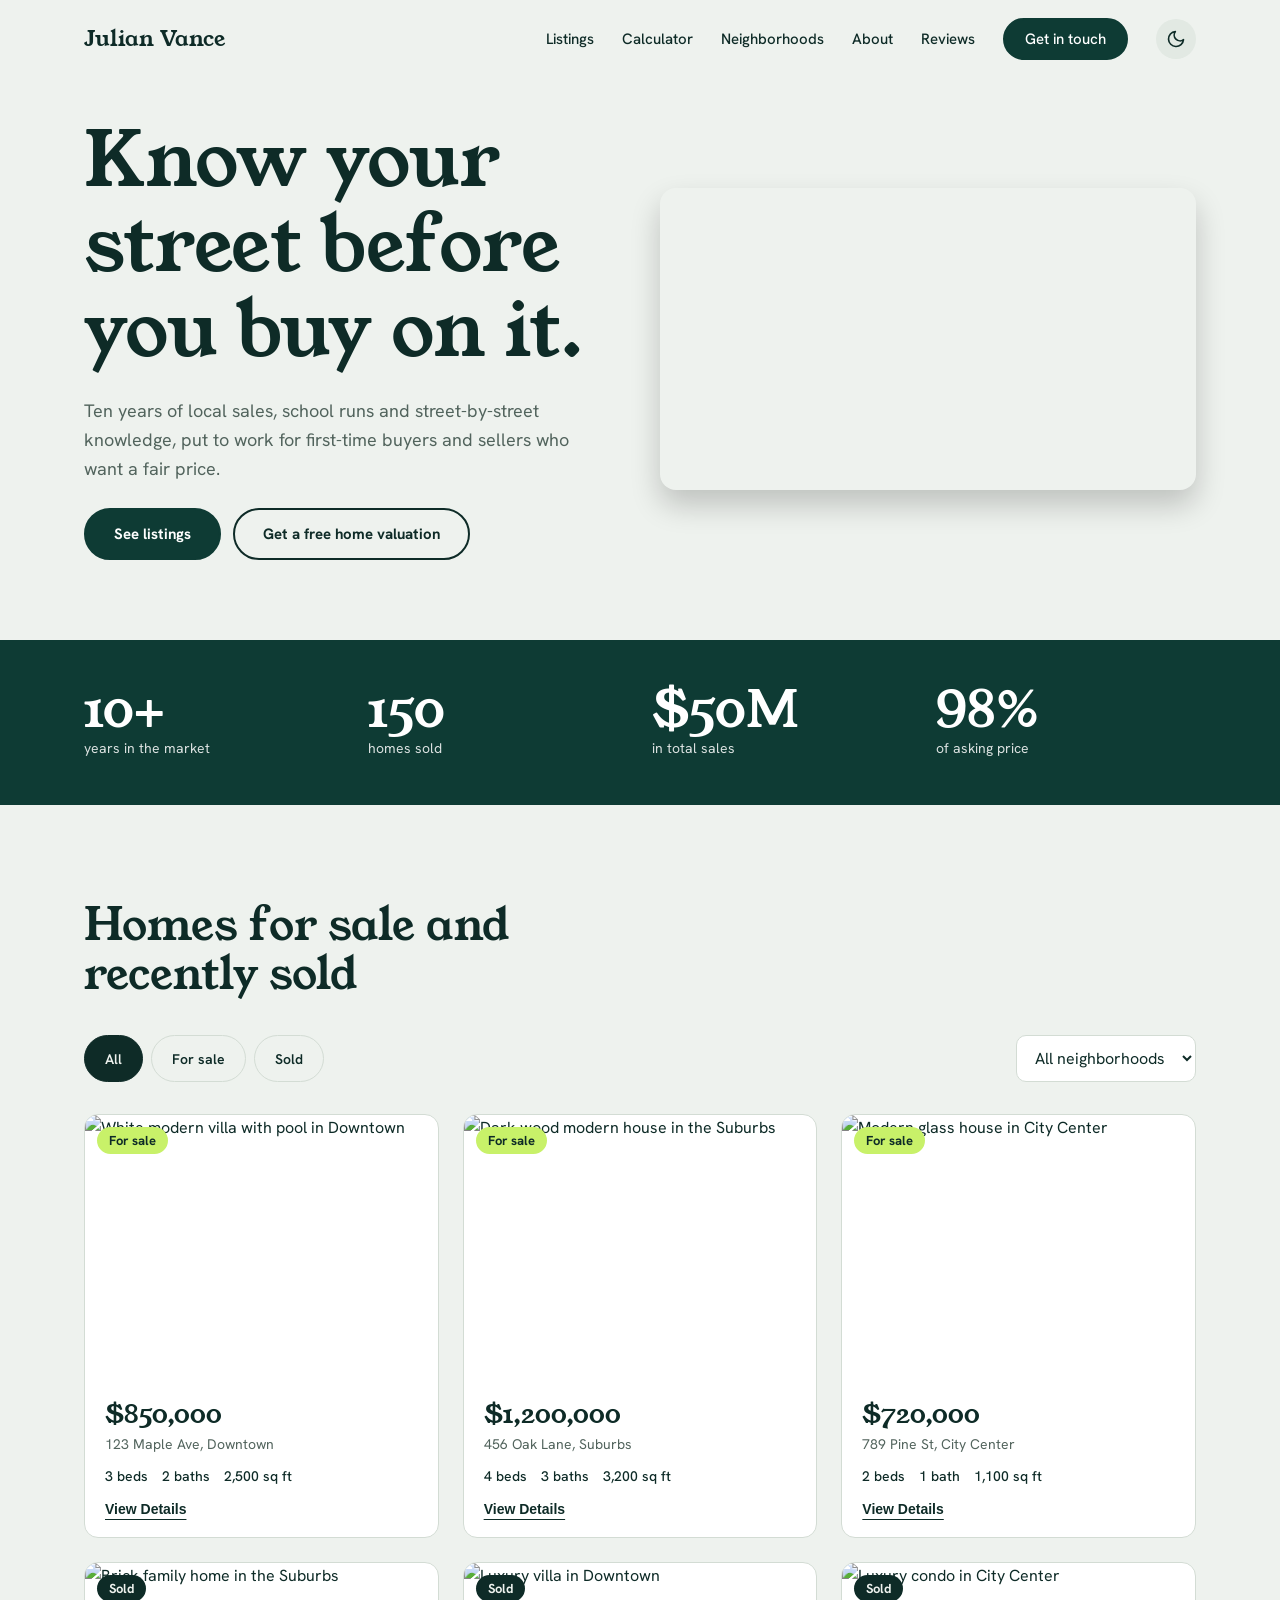
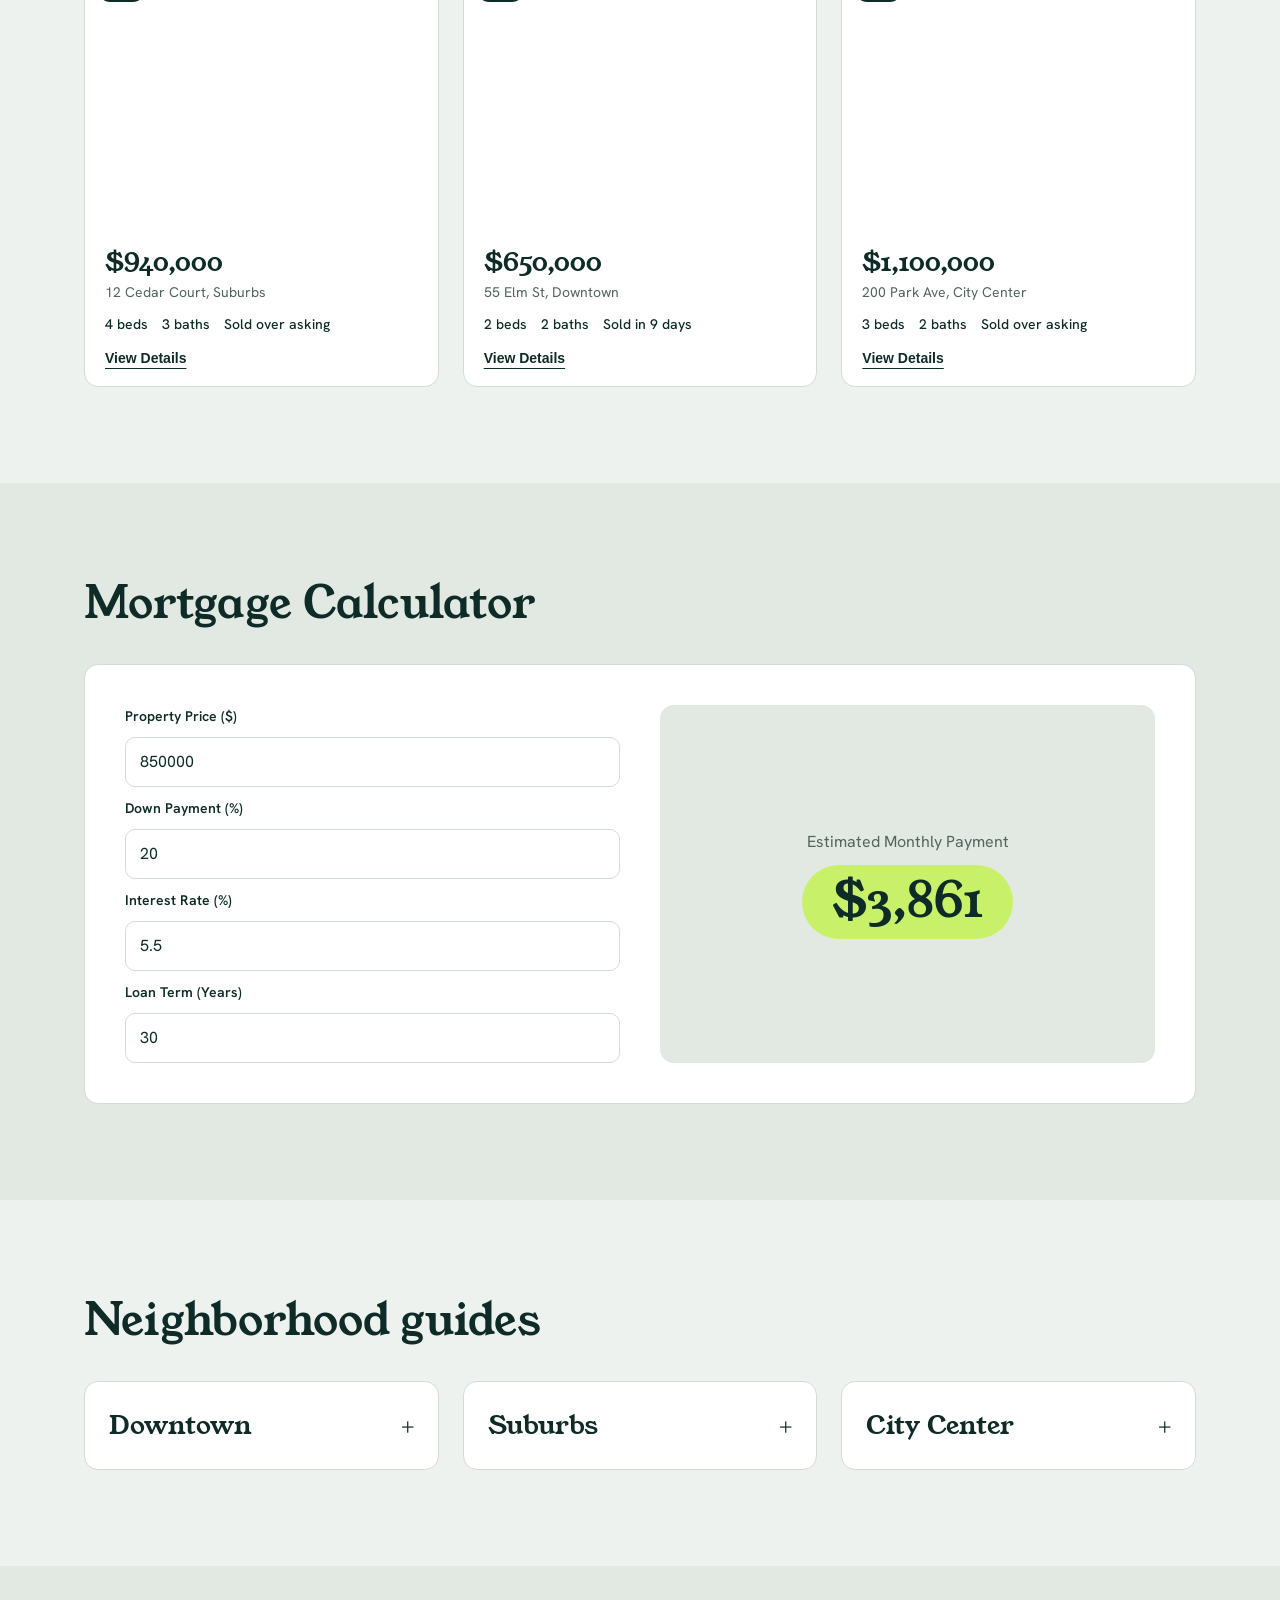
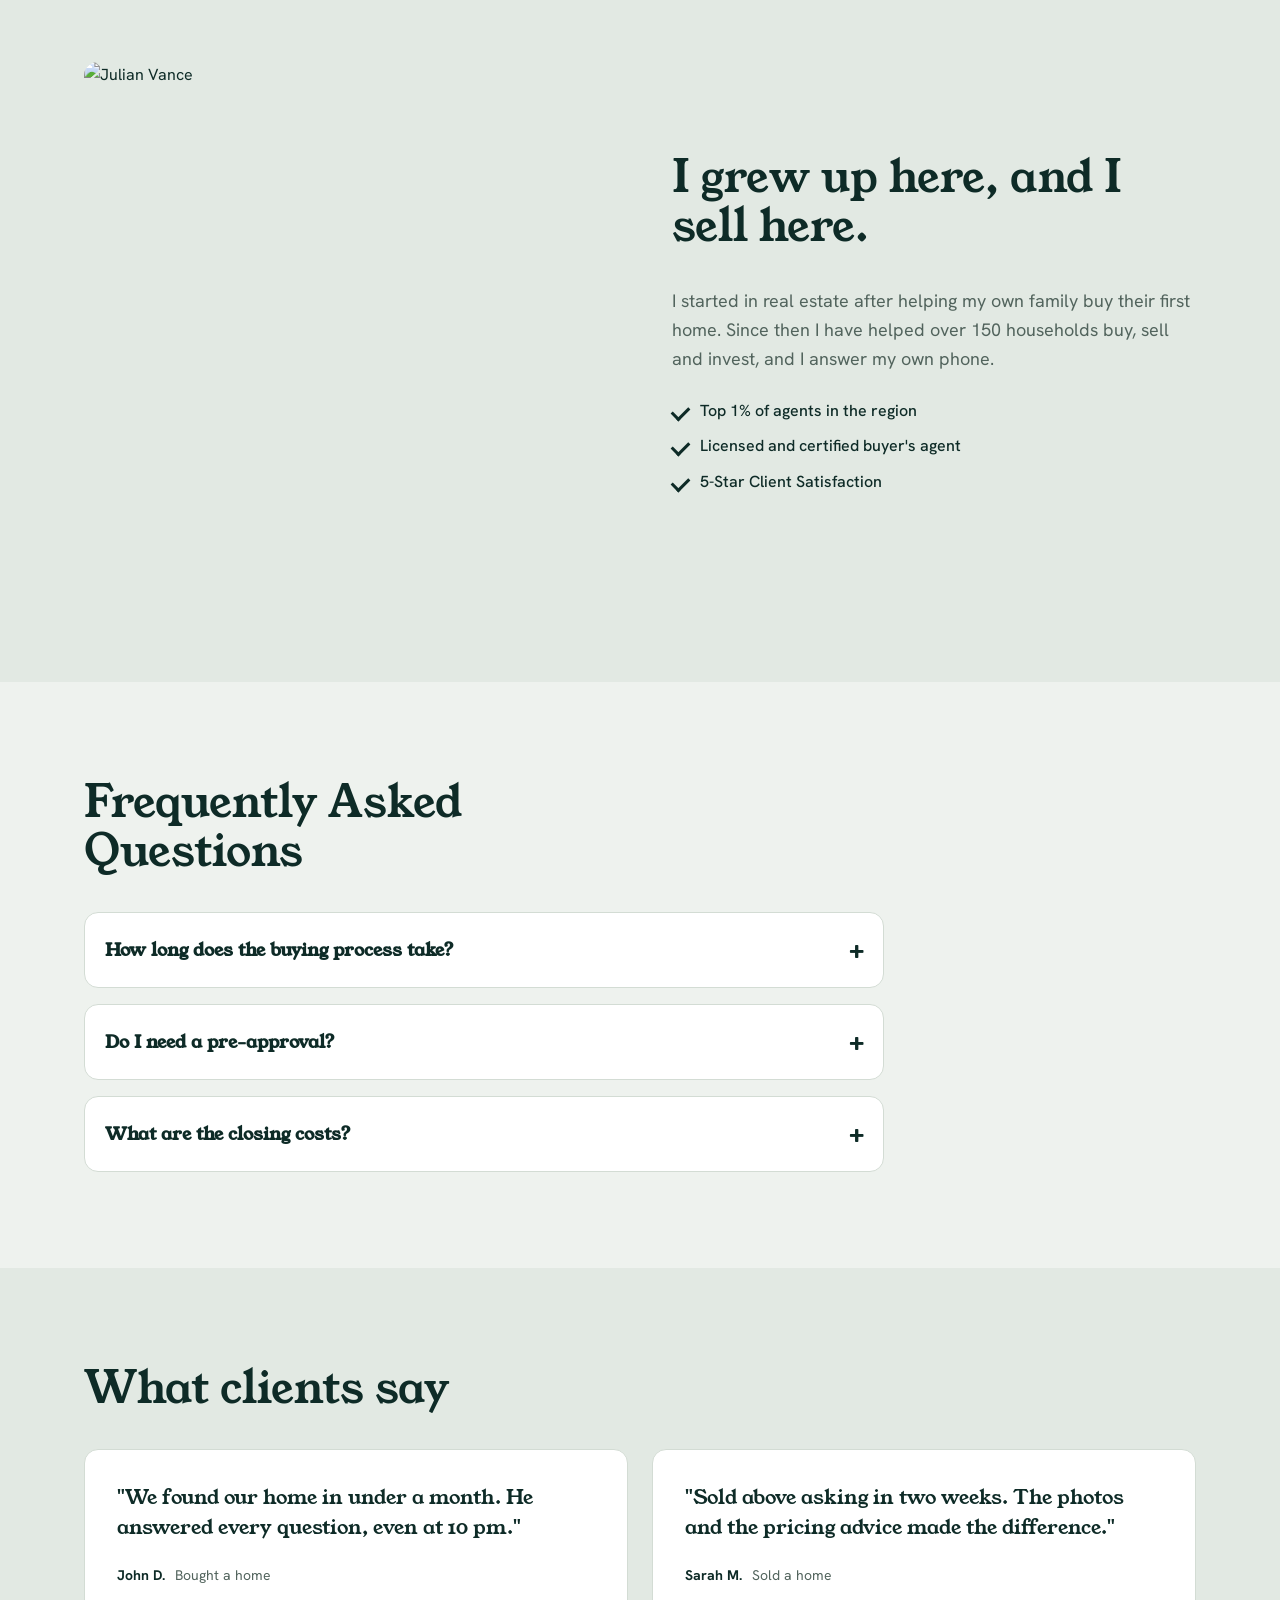
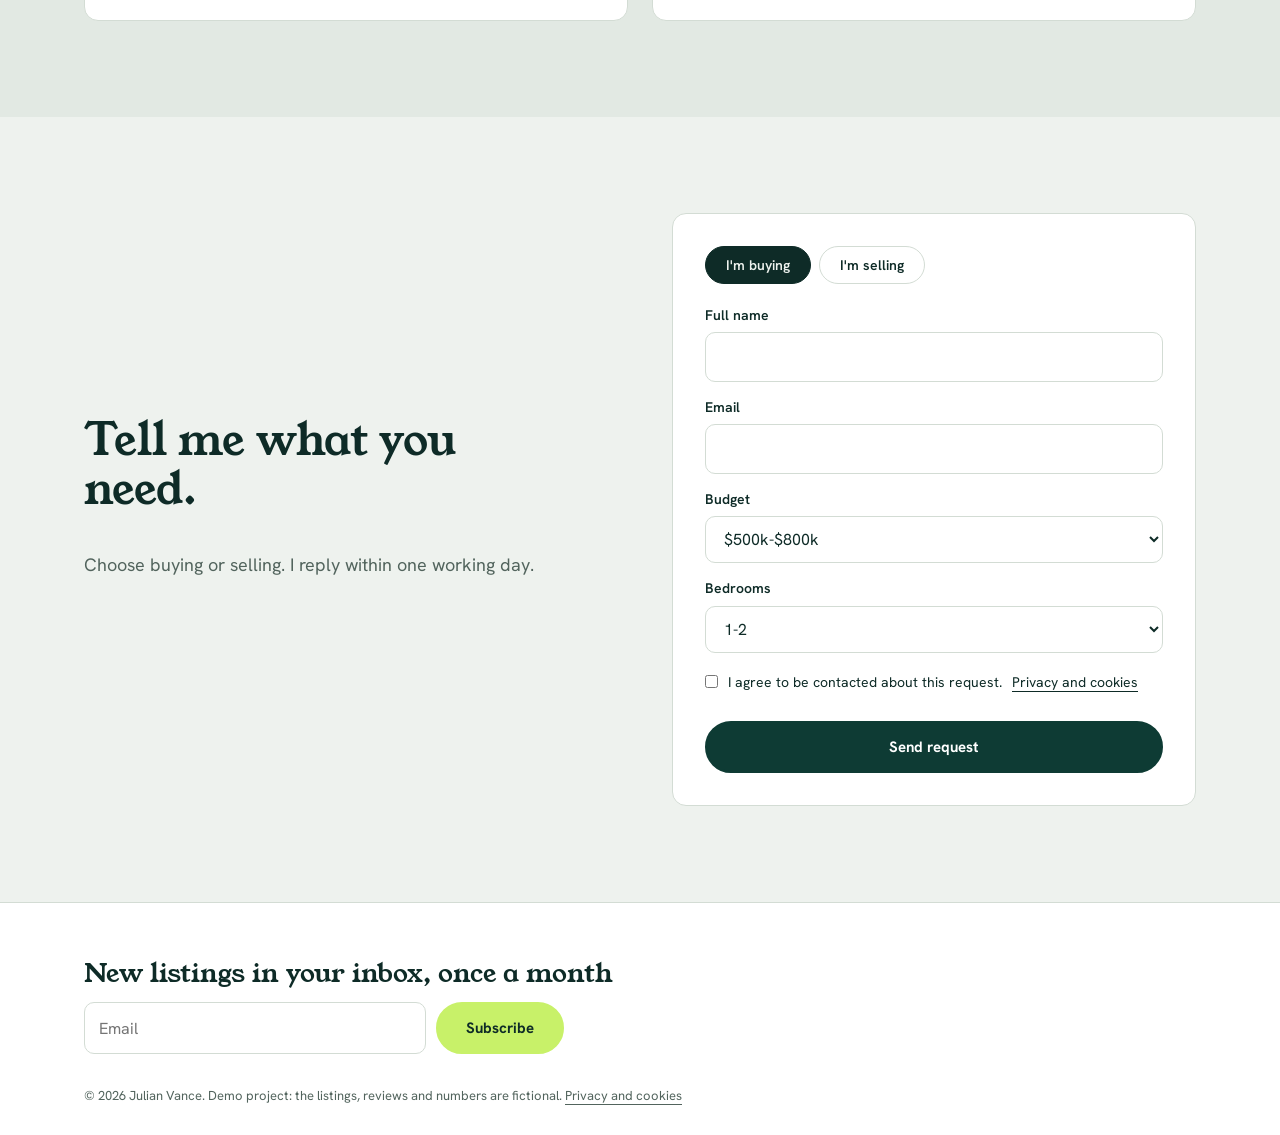
==== commit 9cb1d540: "Add files via upload" ====
--- a/index.html
+++ b/index.html
@@ -8,8 +8,7 @@
     <meta property="og:title" content="Julian Vance | Real Estate Agent">
     <meta property="og:description" content="Buy or sell with a local expert. Featured listings, neighborhood guides and free valuations.">
     <meta property="og:type" content="website">
-    <meta property="og:image" content="https://images.unsplash.com/photo-1600596542815-ffad4c1539a9?w=1200&q=80">
-    <script type="application/ld+json">
+<meta property="og:image" content="https://images.unsplash.com/photo-1600596542815-ffad4c1539a9?w=1200&q=80">    <script type="application/ld+json">
     {"@context":"https://schema.org","@type":"RealEstateAgent","name":"Julian Vance","description":"Independent real estate agent and local market expert","areaServed":["Downtown","Suburbs","City Center"]}
     </script>
     <link rel="preconnect" href="https://fonts.googleapis.com">
@@ -177,13 +176,13 @@
             <h2>Mortgage Calculator</h2>
             <div class="calc-box">
                 <div class="calc-inputs">
-                    <label>Property Price ($)</label>
+                    <label for="calcPrice">Property Price ($)</label>
                     <input type="number" id="calcPrice" value="850000">
-                    <label>Down Payment (%)</label>
+                    <label for="calcDown">Down Payment (%)</label>
                     <input type="number" id="calcDown" value="20">
-                    <label>Interest Rate (%)</label>
+                    <label for="calcRate">Interest Rate (%)</label>
                     <input type="number" id="calcRate" value="5.5" step="0.1">
-                    <label>Loan Term (Years)</label>
+                    <label for="calcYears">Loan Term (Years)</label>
                     <input type="number" id="calcYears" value="30">
                 </div>
                 <div class="calc-result">
@@ -310,6 +309,7 @@
                         <label for="tl">When do you want to sell?</label>
                         <select id="tl"><option>Within 3 months</option><option>3 to 6 months</option><option>Just curious</option></select>
                     </div>
+                    <label class="consent"><input type="checkbox" id="ok"> I agree to be contacted about this request. <a href="privacy.html">Privacy and cookies</a></label>
                     <button class="btn" type="submit">Send request</button>
                     <p class="note" id="formNote"></p>
                 </form>
@@ -322,10 +322,10 @@
     <div class="container foot">
         <form id="news" novalidate>
             <h3>New listings in your inbox, once a month</h3>
-            <div class="row"><input type="email" id="ne" placeholder="Email"><button class="btn btn-pop">Subscribe</button></div>
+            <div class="row"><input type="email" id="ne" placeholder="Email" aria-label="Email"><button class="btn btn-pop">Subscribe</button></div>
             <p class="note" id="newsNote"></p>
         </form>
-        <p>© 2026 Julian Vance. All rights reserved.</p>
+        <p>© 2026 Julian Vance. Demo project: the listings, reviews and numbers are fictional. <a href="privacy.html">Privacy and cookies</a></p>
     </div>
 </footer>
 
--- a/style.css
+++ b/style.css
@@ -150,7 +150,7 @@
 .area-header { padding: 24px; cursor: pointer; display: flex; justify-content: space-between; align-items: center; list-style: none; }
 .area-header::-webkit-details-marker { display: none; }
 .area-header h3 { margin: 0; font-size: 26px; transition: color 0.3s; }
-.area-header:hover h3 { color: var(--pop-ink); }
+.area-header:hover h3 { text-decoration: underline; text-underline-offset: 6px; }
 .area-toggle { font-size: 24px; font-weight: 300; transition: transform 0.3s ease; }
 .area-card[open] .area-toggle { transform: rotate(45deg); }
 .area-content { padding: 0 24px 24px; }
@@ -211,6 +211,10 @@
 
 .sticky-cta { display: none !important; }
 
+.formbox .consent { display: flex; gap: 10px; align-items: flex-start; font-weight: 400; font-size: 14px; margin-top: 18px; }
+.formbox .consent input { width: auto; margin-top: 4px; accent-color: var(--btn); }
+.consent a, .footer a { text-decoration: underline; text-underline-offset: 4px; }
+
 @media(max-width: 860px) {
     .sec { padding: 64px 0; }
     .hero-grid, .split, .grid3, .grid2, .calc-box { grid-template-columns: 1fr; gap: 36px; }
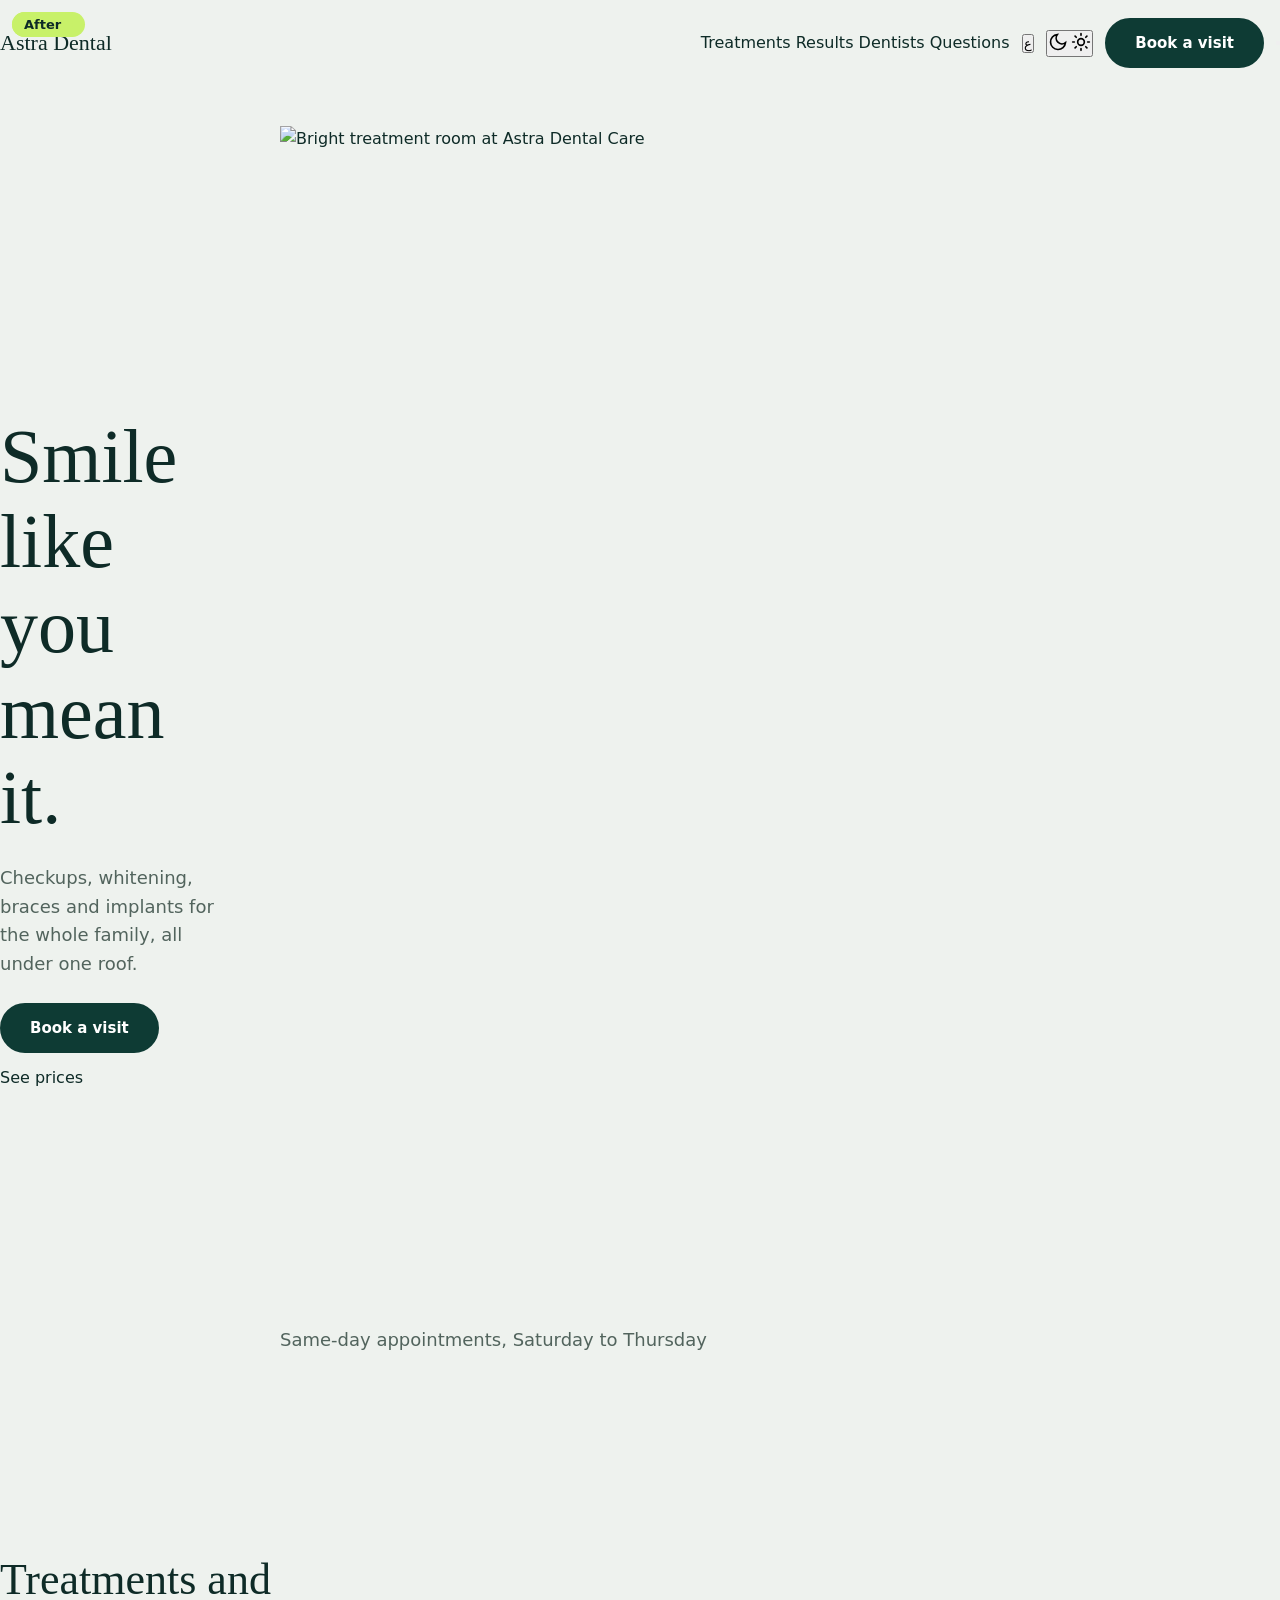
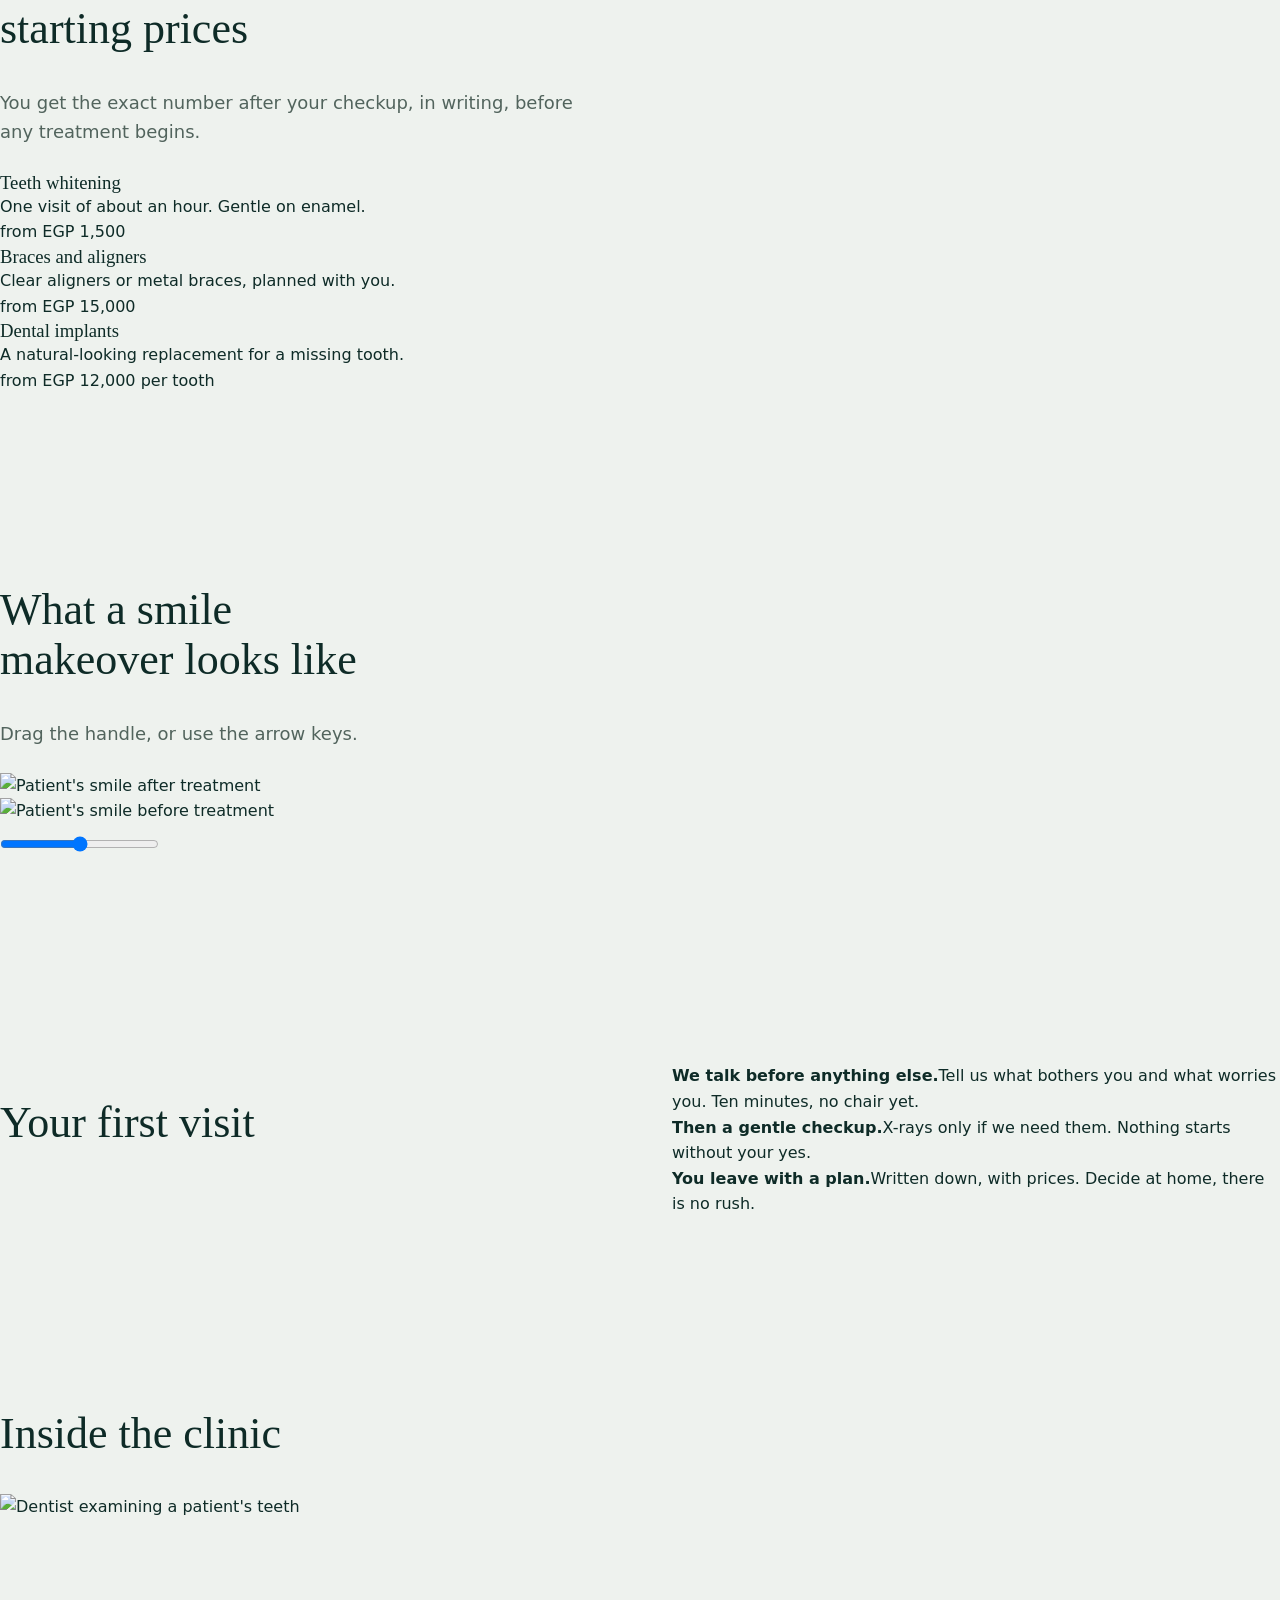
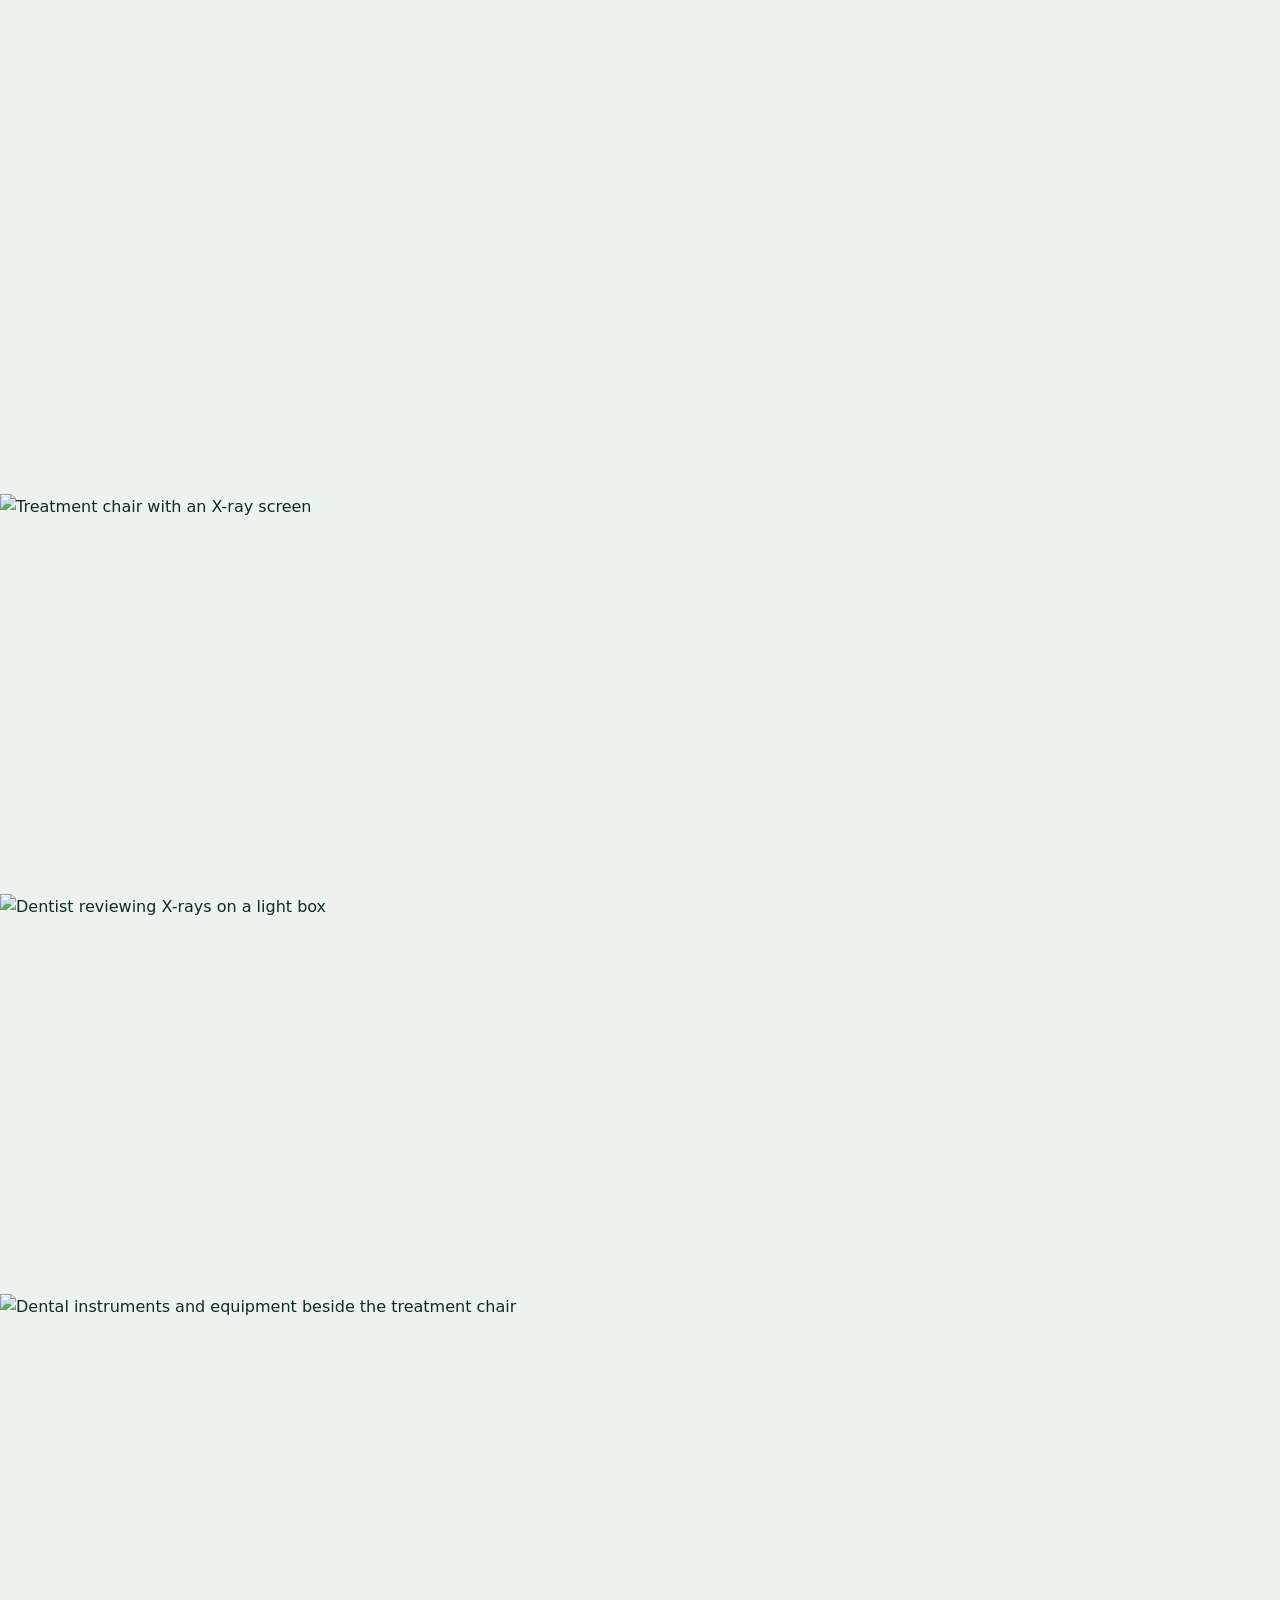
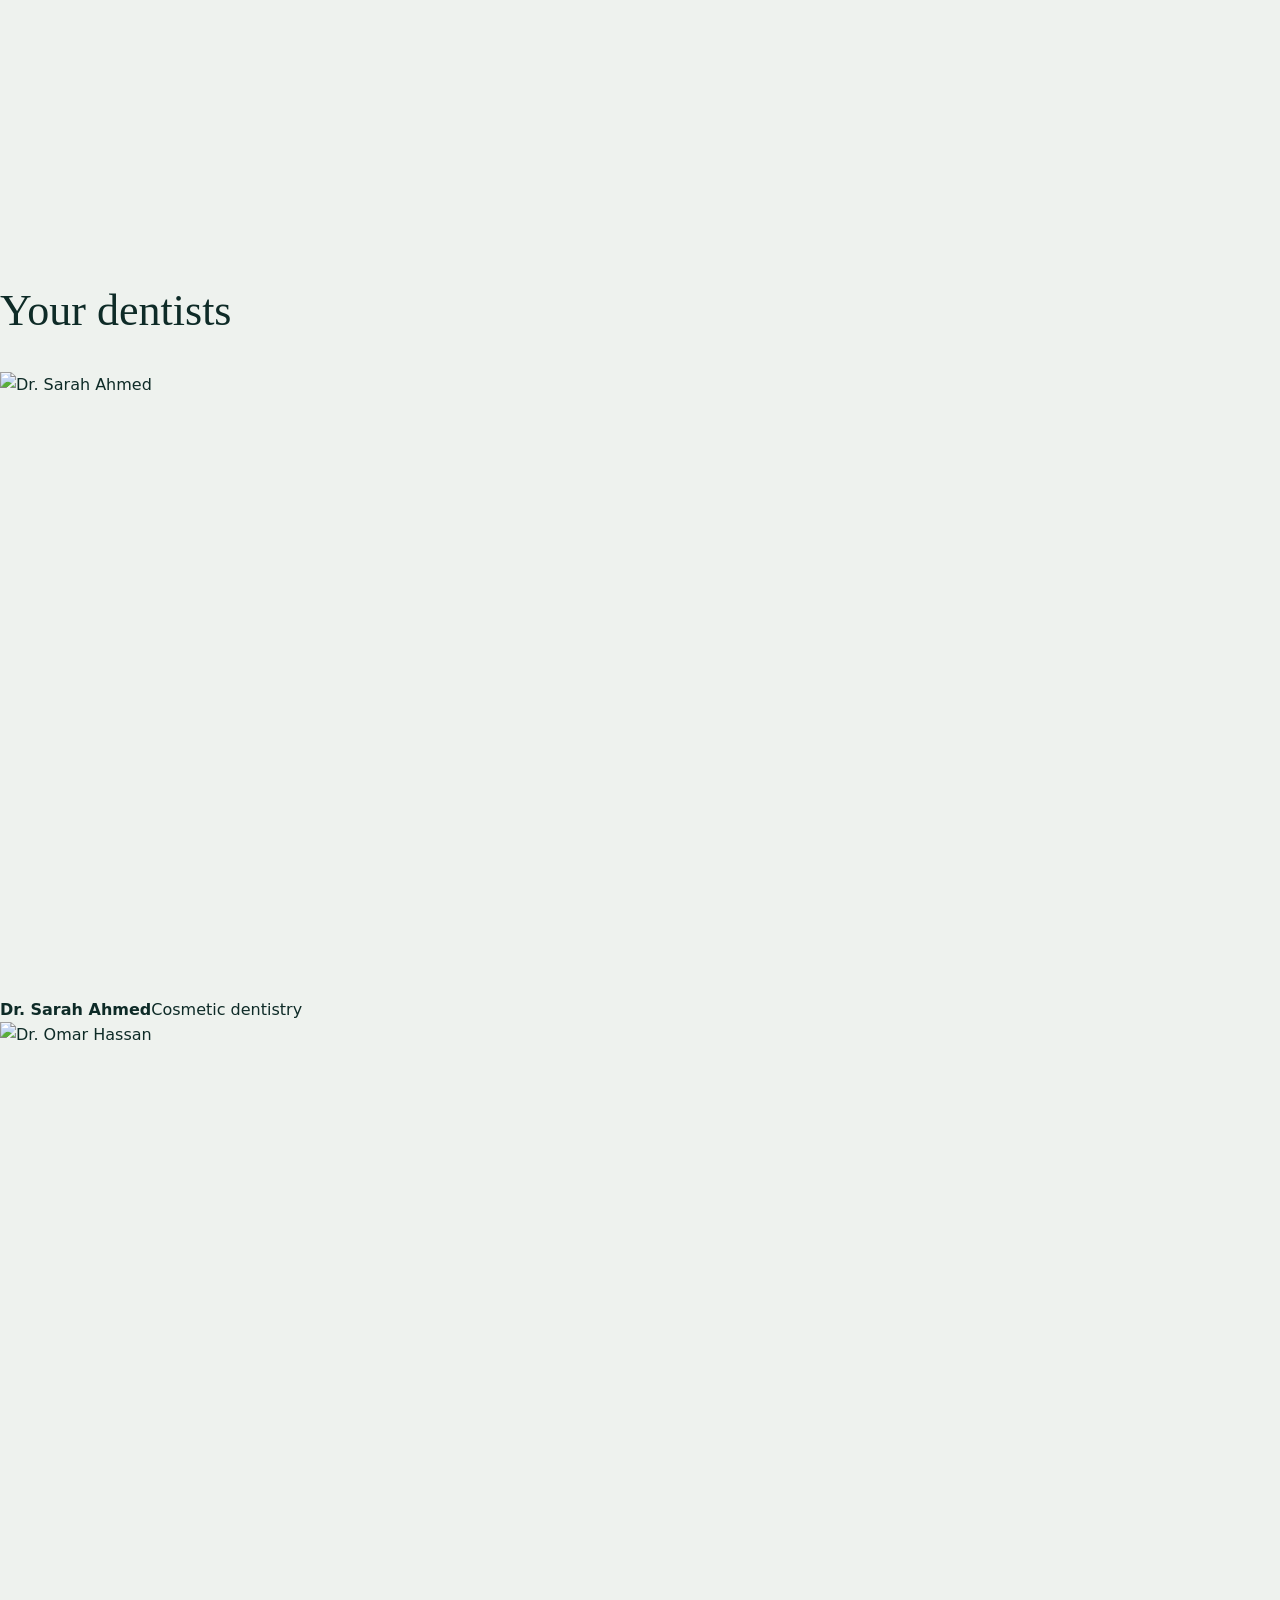
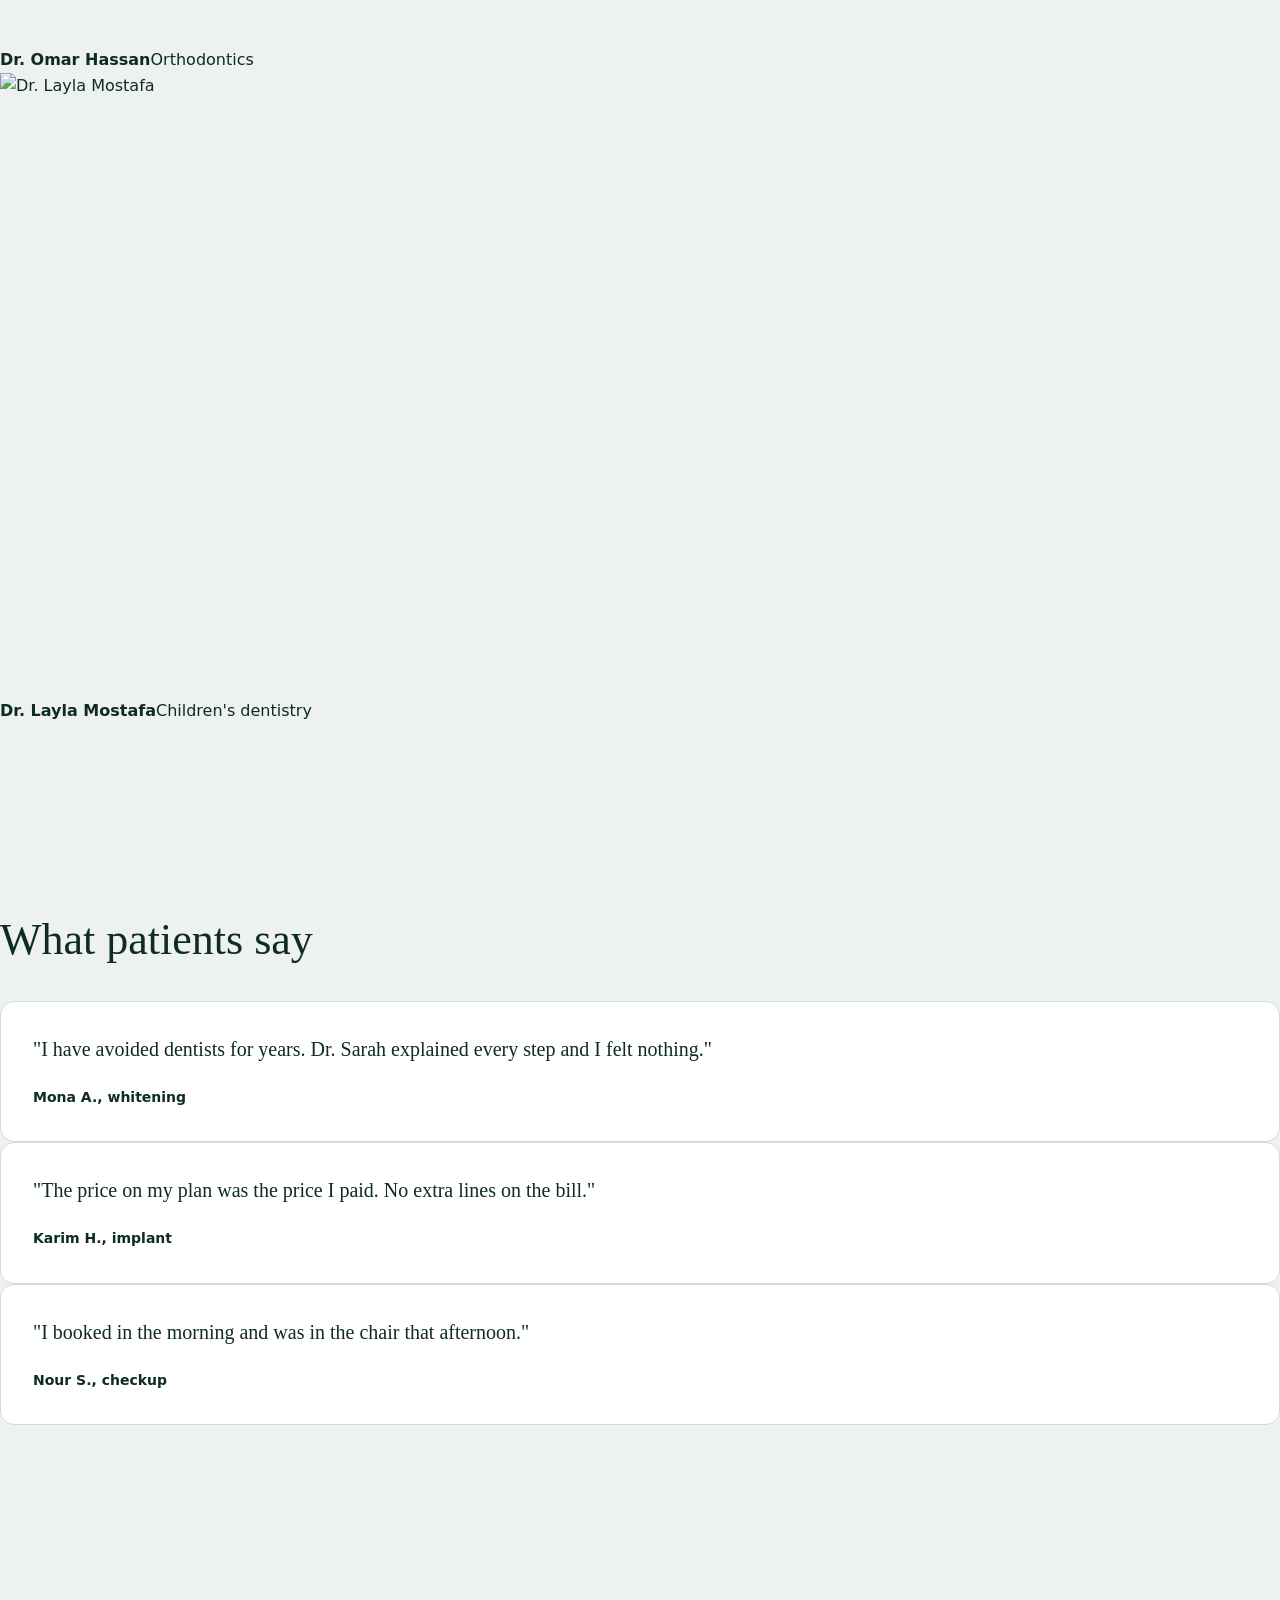
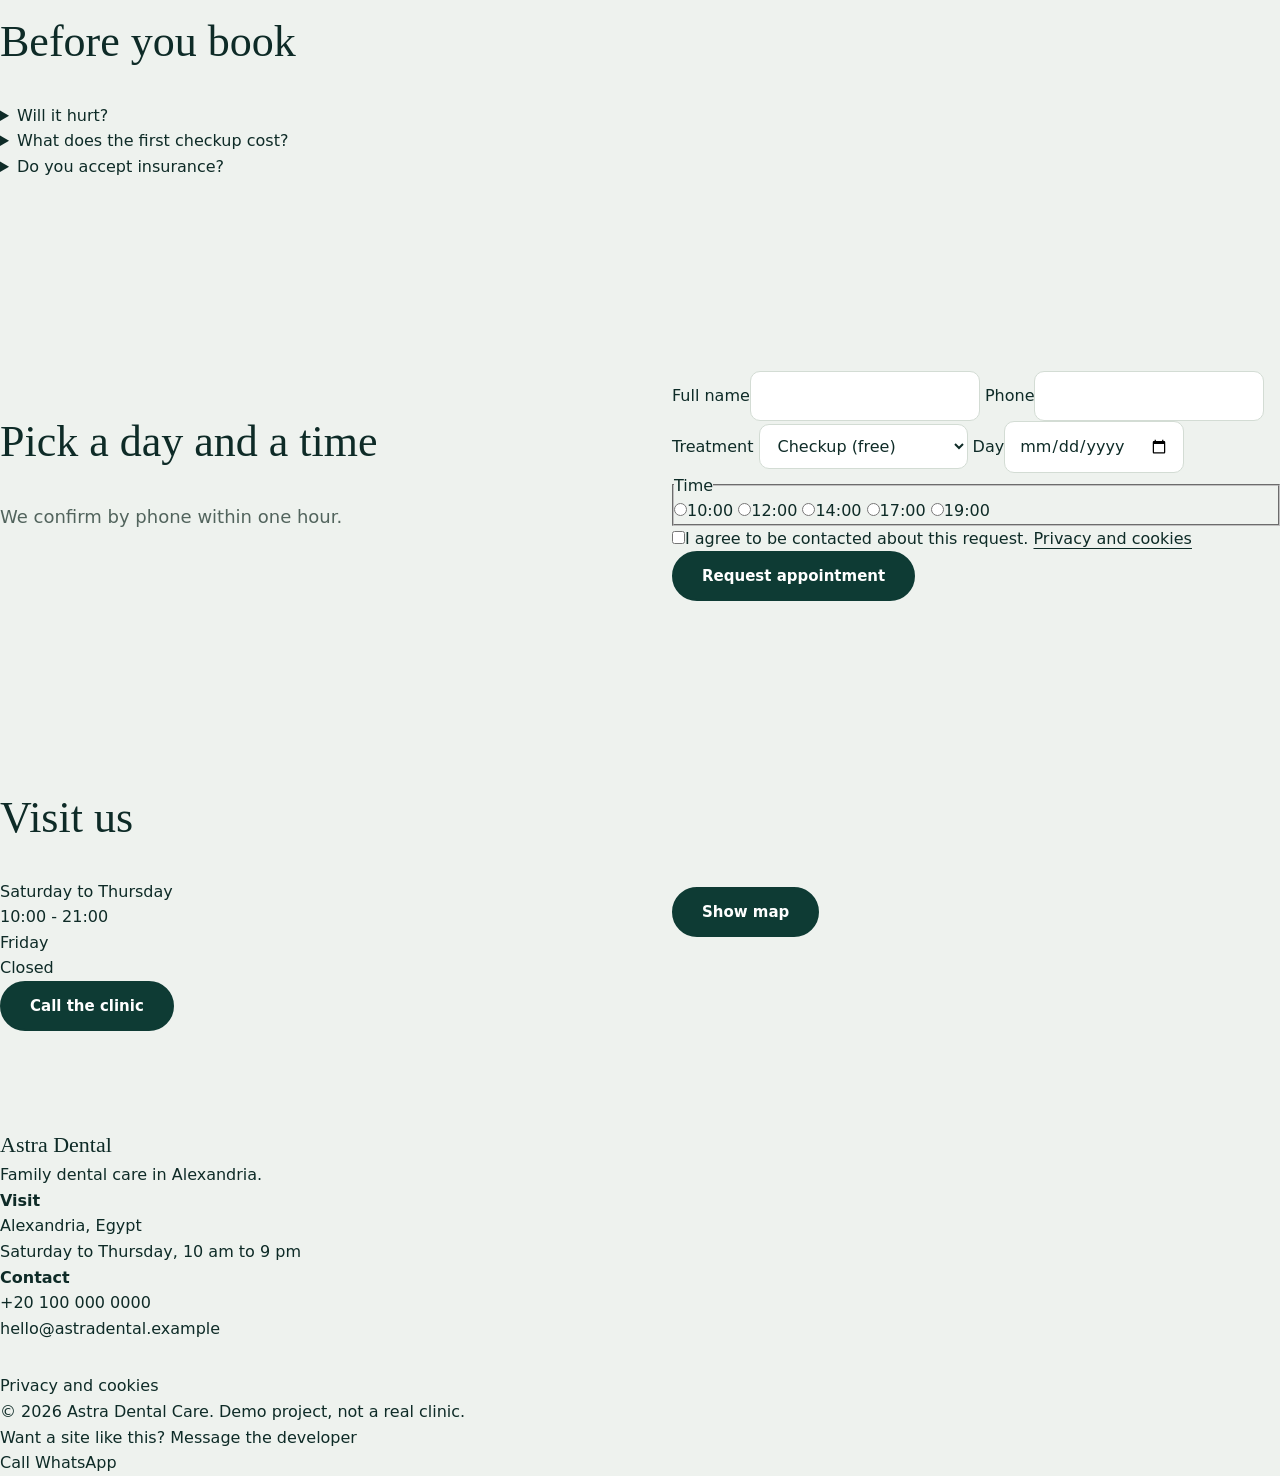
==== commit 15468518: "Add files via upload" ====
--- a/index.html
+++ b/index.html
@@ -1,355 +1,195 @@
 <!DOCTYPE html>
 <html lang="en" dir="ltr">
 <head>
-    <meta charset="UTF-8">
-    <meta name="viewport" content="width=device-width, initial-scale=1">
-    <title>Julian Vance | Real Estate Agent</title>
-    <meta name="description" content="Independent real estate agent helping you buy, sell and understand your neighborhood. Featured listings, recent sales and free home valuations.">
-    <meta property="og:title" content="Julian Vance | Real Estate Agent">
-    <meta property="og:description" content="Buy or sell with a local expert. Featured listings, neighborhood guides and free valuations.">
-    <meta property="og:type" content="website">
-<meta property="og:image" content="https://images.unsplash.com/photo-1600596542815-ffad4c1539a9?w=1200&q=80">    <script type="application/ld+json">
-    {"@context":"https://schema.org","@type":"RealEstateAgent","name":"Julian Vance","description":"Independent real estate agent and local market expert","areaServed":["Downtown","Suburbs","City Center"]}
-    </script>
-    <link rel="preconnect" href="https://fonts.googleapis.com">
-    <link rel="preconnect" href="https://fonts.gstatic.com" crossorigin>
-    <link href="https://fonts.googleapis.com/css2?family=Hanken+Grotesk:wght@400;500;700&family=Young+Serif&display=swap" rel="stylesheet">
-    <link rel="stylesheet" href="style.css">
+<meta charset="UTF-8">
+<meta name="viewport" content="width=device-width, initial-scale=1">
+<title>Astra Dental Care | Dentist in Alexandria</title>
+<meta name="description" content="Family dentist in Alexandria. Free first checkup, same-day appointments and prices listed before treatment starts.">
+<meta property="og:title" content="Astra Dental Care | Dentist in Alexandria">
+<meta property="og:description" content="Free first checkup, same-day appointments, prices listed before treatment.">
+<meta property="og:type" content="website">
+<meta property="og:image" content="https://abdelrahim-e.github.io/Astra-Dental/Images/hero.jpg">
+<script type="application/ld+json">{"@context":"https://schema.org","@type":"Dentist","name":"Astra Dental Care","address":{"@type":"PostalAddress","addressLocality":"Alexandria","addressCountry":"EG"},"openingHours":"Sa-Th 10:00-21:00","priceRange":"EGP"}</script>
+<link rel="icon" href="data:image/svg+xml,%3Csvg xmlns='http://www.w3.org/2000/svg' viewBox='0 0 32 32'%3E%3Crect width='32' height='32' rx='8' fill='%231D5E86'/%3E%3Ctext x='16' y='23' font-size='20' text-anchor='middle' fill='white' font-family='sans-serif' font-weight='700'%3EA%3C/text%3E%3C/svg%3E">
+<link rel="preconnect" href="https://fonts.googleapis.com">
+<link rel="preconnect" href="https://fonts.gstatic.com" crossorigin>
+<link href="https://fonts.googleapis.com/css2?family=Bricolage+Grotesque:wght@700&family=Figtree:wght@400;500;600&family=IBM+Plex+Sans+Arabic:wght@400;700&display=swap" rel="stylesheet">
+<link rel="stylesheet" href="style.css">
 </head>
 <body>
-<div class="progress" id="progress"></div>
-
-<header class="header" id="header">
-    <div class="container bar">
-        <a href="#top" class="logo">Julian Vance</a>
-        <nav class="nav" id="nav">
-            <a href="#listings">Listings</a>
-            <a href="#mortgage">Calculator</a>
-            <a href="#areas">Neighborhoods</a>
-            <a href="#about">About</a>
-            <a href="#reviews">Reviews</a>
-            <a href="#contact" class="btn btn-sm">Get in touch</a>
-            <button class="icon-btn theme-btn" id="themeToggle" aria-label="Toggle Theme">
-                <svg id="themeIcon" width="20" height="20" viewBox="0 0 24 24" fill="none" stroke="currentColor" stroke-width="2" stroke-linecap="round" stroke-linejoin="round"><path d="M21 12.79A9 9 0 1 1 11.21 3 7 7 0 0 0 21 12.79z"></path></svg>
-            </button>
-        </nav>
-        <button class="icon-btn menu-toggle" id="menuToggle" aria-label="Menu"><span></span><span></span></button>
-    </div>
+<header class="top">
+  <div class="wrap bar">
+    <a href="#" class="logo">Astra Dental</a>
+    <nav id="nav">
+      <a href="#services" data-i18n="n1">Treatments</a>
+      <a href="#results" data-i18n="n2">Results</a>
+      <a href="#team" data-i18n="n3">Dentists</a>
+      <a href="#faq" data-i18n="n4">Questions</a>
+    </nav>
+    <button class="ico" id="langBtn" aria-label="Switch language">ع</button>
+    <button class="ico" id="themeBtn" aria-label="Switch theme">
+      <svg class="moon" width="20" height="20" viewBox="0 0 24 24" fill="none" stroke="currentColor" stroke-width="2" stroke-linecap="round"><path d="M21 12.8A9 9 0 1 1 11.2 3a7 7 0 0 0 9.8 9.8z"/></svg>
+      <svg class="sun" width="20" height="20" viewBox="0 0 24 24" fill="none" stroke="currentColor" stroke-width="2" stroke-linecap="round"><circle cx="12" cy="12" r="4"/><path d="M12 2v2M12 20v2M4.9 4.9l1.4 1.4M17.7 17.7l1.4 1.4M2 12h2M20 12h2M4.9 19.1l1.4-1.4M17.7 6.3l1.4-1.4"/></svg>
+    </button>
+    <a href="#book" class="btn small" data-i18n="book">Book a visit</a>
+    <button class="ico burger" id="burger" aria-label="Menu"><span></span><span></span></button>
+  </div>
 </header>
 
-<main id="top">
-    <section class="hero">
-        <div class="container hero-grid">
-            <div class="hero-text">
-                <h1>Know your street before you buy on it.</h1>
-                <p>Ten years of local sales, school runs and street-by-street knowledge, put to work for first-time buyers and sellers who want a fair price.</p>
-                <div class="actions">
-                    <a href="#listings" class="btn">See listings</a>
-                    <a href="#contact" class="btn btn-ghost">Get a free home valuation</a>
-                </div>
-            </div>
-            
-            <figure class="arch">
-                <video autoplay muted loop playsinline poster="https://images.unsplash.com/photo-1600596542815-ffad4c1539a9?w=900&q=80">
-                    <source src="hero.mp4" type="video/mp4">
-                </video>
-            </figure>
+<main>
+<section class="hero">
+  <div class="wrap hero-grid">
+    <div>
+      <h1 data-i18n="h1">Smile like you mean it.</h1>
+      <p class="lead" data-i18n="hp">Checkups, whitening, braces and implants for the whole family, all under one roof.</p>
+      <div class="actions"><a href="#book" class="btn" data-i18n="book">Book a visit</a><a href="#services" class="plain" data-i18n="hb2">See prices</a></div>
+    </div>
+    <div class="photo">
+      <img src="Images/hero.jpg" width="1000" height="1200" fetchpriority="high" alt="Bright treatment room at Astra Dental Care">
+      <p class="badge" data-i18n="badge">Same-day appointments, Saturday to Thursday</p>
+    </div>
+  </div>
+</section>
+
+<section id="services" class="sec">
+  <div class="wrap narrow">
+    <h2 data-i18n="s_t">Treatments and starting prices</h2>
+    <p class="lead" data-i18n="s_p">You get the exact number after your checkup, in writing, before any treatment begins.</p>
+    <ul class="svc">
+      <li><div><h3 data-i18n="s1t">Teeth whitening</h3><p data-i18n="s1d">One visit of about an hour. Gentle on enamel.</p></div><span class="price" data-i18n="s1p">from EGP 1,500</span></li>
+      <li><div><h3 data-i18n="s2t">Braces and aligners</h3><p data-i18n="s2d">Clear aligners or metal braces, planned with you.</p></div><span class="price" data-i18n="s2p">from EGP 15,000</span></li>
+      <li><div><h3 data-i18n="s3t">Dental implants</h3><p data-i18n="s3d">A natural-looking replacement for a missing tooth.</p></div><span class="price" data-i18n="s3p">from EGP 12,000 per tooth</span></li>
+    </ul>
+  </div>
+</section>
+
+<section id="results" class="sec tint">
+  <div class="wrap narrow">
+    <h2 data-i18n="r_t">What a smile makeover looks like</h2>
+    <p class="lead" data-i18n="r_p">Drag the handle, or use the arrow keys.</p>
+    <div class="ba">
+      <img src="after.jpg" alt="Patient's smile after treatment">
+      <img src="before.jpg" alt="Patient's smile before treatment" id="beforeImg">
+      <span class="tag l" data-i18n="bef">Before</span><span class="tag r" data-i18n="aft">After</span>
+      <div class="line" id="baLine"></div>
+      <input type="range" min="0" max="100" value="50" id="baRange" aria-label="Compare before and after">
+    </div>
+  </div>
+</section>
+
+<section class="sec">
+  <div class="wrap split">
+    <h2 data-i18n="fv_t">Your first visit</h2>
+    <div class="steps">
+      <p><b data-i18n="fv1b">We talk before anything else.</b><span data-i18n="fv1">Tell us what bothers you and what worries you. Ten minutes, no chair yet.</span></p>
+      <p><b data-i18n="fv2b">Then a gentle checkup.</b><span data-i18n="fv2">X-rays only if we need them. Nothing starts without your yes.</span></p>
+      <p><b data-i18n="fv3b">You leave with a plan.</b><span data-i18n="fv3">Written down, with prices. Decide at home, there is no rush.</span></p>
+    </div>
+  </div>
+</section>
+
+<section id="gallery" class="sec tint">
+  <div class="wrap">
+    <h2 data-i18n="g_t">Inside the clinic</h2>
+    <div class="gal">
+      <img src="Images/gallery-1.jpg" width="900" height="600" alt="Dentist examining a patient's teeth" loading="lazy">
+      <img src="Images/gallery-2.jpg" width="600" height="400" alt="Treatment chair with an X-ray screen" loading="lazy">
+      <img src="Images/gallery-3.jpg" width="600" height="400" alt="Dentist reviewing X-rays on a light box" loading="lazy">
+      <img src="Images/gallery-4.jpg" width="600" height="400" alt="Dental instruments and equipment beside the treatment chair" loading="lazy">
+    </div>
+  </div>
+</section>
+
+<section id="team" class="sec">
+  <div class="wrap">
+    <h2 data-i18n="t_t">Your dentists</h2>
+    <div class="team">
+      <figure><img src="Images/sarah.jpg" width="500" height="625" alt="Dr. Sarah Ahmed" loading="lazy"><figcaption><b data-i18n="d1">Dr. Sarah Ahmed</b><span data-i18n="d1r">Cosmetic dentistry</span></figcaption></figure>
+      <figure><img src="Images/omar.jpg" width="500" height="625" alt="Dr. Omar Hassan" loading="lazy"><figcaption><b data-i18n="d2">Dr. Omar Hassan</b><span data-i18n="d2r">Orthodontics</span></figcaption></figure>
+      <figure><img src="Images/layla.jpg" width="500" height="625" alt="Dr. Layla Mostafa" loading="lazy"><figcaption><b data-i18n="d3">Dr. Layla Mostafa</b><span data-i18n="d3r">Children's dentistry</span></figcaption></figure>
+    </div>
+  </div>
+</section>
+
+<section class="sec tint">
+  <div class="wrap">
+    <h2 data-i18n="v_t">What patients say</h2>
+    <div class="quotes">
+      <blockquote><p data-i18n="v1">"I have avoided dentists for years. Dr. Sarah explained every step and I felt nothing."</p><cite data-i18n="v1n">Mona A., whitening</cite></blockquote>
+      <blockquote><p data-i18n="v2">"The price on my plan was the price I paid. No extra lines on the bill."</p><cite data-i18n="v2n">Karim H., implant</cite></blockquote>
+      <blockquote><p data-i18n="v3">"I booked in the morning and was in the chair that afternoon."</p><cite data-i18n="v3n">Nour S., checkup</cite></blockquote>
+    </div>
+  </div>
+</section>
+
+<section id="faq" class="sec">
+  <div class="wrap narrow">
+    <h2 data-i18n="f_t">Before you book</h2>
+    <details><summary data-i18n="q1">Will it hurt?</summary><p data-i18n="a1">We use local anesthesia and go at your pace. Tell us to stop and we stop.</p></details>
+    <details><summary data-i18n="q2">What does the first checkup cost?</summary><p data-i18n="a2">Nothing. The first checkup and consultation are free for new patients.</p></details>
+    <details><summary data-i18n="q3">Do you accept insurance?</summary><p data-i18n="a3">Most major providers, yes. Call us with your plan and we will check it before your visit.</p></details>
+  </div>
+</section>
+
+<section id="book" class="sec tint">
+  <div class="wrap split">
+    <div>
+      <h2 data-i18n="c_t">Pick a day and a time</h2>
+      <p class="lead" data-i18n="c_p">We confirm by phone within one hour.</p>
+    </div>
+    <form id="form" novalidate>
+      <label for="nm" data-i18n="l1">Full name</label><input id="nm" autocomplete="name">
+      <label for="ph" data-i18n="l2">Phone</label><input id="ph" type="tel" autocomplete="tel">
+      <label for="sv" data-i18n="l3">Treatment</label>
+      <select id="sv"><option data-i18n="s0">Checkup (free)</option><option data-i18n="s1t">Teeth whitening</option><option data-i18n="s2t">Braces and aligners</option><option data-i18n="s3t">Dental implants</option></select>
+      <label for="dt" data-i18n="l4">Day</label><input id="dt" type="date">
+      <fieldset><legend data-i18n="l5">Time</legend>
+        <div class="slots">
+          <label><input type="radio" name="slot" value="10:00"><span>10:00</span></label>
+          <label><input type="radio" name="slot" value="12:00"><span>12:00</span></label>
+          <label><input type="radio" name="slot" value="14:00"><span>14:00</span></label>
+          <label><input type="radio" name="slot" value="17:00"><span>17:00</span></label>
+          <label><input type="radio" name="slot" value="19:00"><span>19:00</span></label>
         </div>
-    </section>
-
-    <section class="stats">
-        <div class="container stat-row">
-            <div><b data-count="10" data-suffix="+">0</b><span>years in the market</span></div>
-            <div><b data-count="150" data-suffix="">0</b><span>homes sold</span></div>
-            <div><b data-count="50" data-prefix="$" data-suffix="M">0</b><span>in total sales</span></div>
-            <div><b data-count="98" data-suffix="%">0</b><span>of asking price</span></div>
-        </div>
-    </section>
-
-    <section id="listings" class="sec fade-up">
-        <div class="container">
-            <h2>Homes for sale and recently sold</h2>
-            <div class="filters">
-                <div class="tabs">
-                    <button class="chip on" data-f="all">All</button>
-                    <button class="chip" data-f="sale">For sale</button>
-                    <button class="chip" data-f="sold">Sold</button>
-                </div>
-                <select id="hoodFilter">
-                    <option value="all">All neighborhoods</option>
-                    <option value="down">Downtown</option>
-                    <option value="sub">Suburbs</option>
-                    <option value="cen">City Center</option>
-                </select>
-            </div>
-            <div class="grid" id="grid">
-                <!-- Property 1 -->
-                <article class="card open-modal" data-status="sale" data-hood="down"
-                    data-img="https://images.unsplash.com/photo-1600596542815-ffad4c1539a9?w=1200&q=80" 
-                    data-img1="https://images.unsplash.com/photo-1600607687920-4e2a09cf159d?w=600&q=80" 
-                    data-img2="https://images.unsplash.com/photo-1600607687939-ce8a6c25118c?w=600&q=80" 
-                    data-price="$850,000" data-loc="123 Maple Ave, Downtown" data-feat="3 beds • 2 baths • 2,500 sq ft">
-                    <div class="ph"><img src="https://images.unsplash.com/photo-1600596542815-ffad4c1539a9?w=600&q=80" alt="White modern villa with pool in Downtown" loading="lazy" width="600" height="450"><span class="tag">For sale</span></div>
-                    <div class="info">
-                        <h3>$850,000</h3><p>123 Maple Ave, Downtown</p>
-                        <p class="feat"><span>3 beds</span><span>2 baths</span><span>2,500 sq ft</span></p>
-                        <button class="link">View Details</button>
-                    </div>
-                </article>
-
-                <!-- Property 2 -->
-                <article class="card open-modal" data-status="sale" data-hood="sub"
-                    data-img="https://images.unsplash.com/photo-1600585154340-be6161a56a0c?w=1200&q=80" 
-                    data-img1="https://images.unsplash.com/photo-1600210492486-724fe5c67fb0?w=600&q=80" 
-                    data-img2="https://images.unsplash.com/photo-1600566753190-17f0baa2a6c3?w=600&q=80" 
-                    data-price="$1,200,000" data-loc="456 Oak Lane, Suburbs" data-feat="4 beds • 3 baths • 3,200 sq ft">
-                    <div class="ph"><img src="https://images.unsplash.com/photo-1600585154340-be6161a56a0c?w=600&q=80" alt="Dark wood modern house in the Suburbs" loading="lazy" width="600" height="450"><span class="tag">For sale</span></div>
-                    <div class="info">
-                        <h3>$1,200,000</h3><p>456 Oak Lane, Suburbs</p>
-                        <p class="feat"><span>4 beds</span><span>3 baths</span><span>3,200 sq ft</span></p>
-                        <button class="link">View Details</button>
-                    </div>
-                </article>
-
-                <!-- Property 3 -->
-                <article class="card open-modal" data-status="sale" data-hood="cen"
-                    data-img="https://images.unsplash.com/photo-1512917774080-9991f1c4c750?w=1200&q=80" 
-                    data-img1="https://images.unsplash.com/photo-1600566753086-00f18fb6b3ea?w=600&q=80" 
-                    data-img2="https://images.unsplash.com/photo-1513694203232-719a280e022f?w=600&q=80" 
-                    data-price="$720,000" data-loc="789 Pine St, City Center" data-feat="2 beds • 1 bath • 1,100 sq ft">
-                    <div class="ph"><img src="https://images.unsplash.com/photo-1512917774080-9991f1c4c750?w=600&q=80" alt="Modern glass house in City Center" loading="lazy" width="600" height="450"><span class="tag">For sale</span></div>
-                    <div class="info">
-                        <h3>$720,000</h3><p>789 Pine St, City Center</p>
-                        <p class="feat"><span>2 beds</span><span>1 bath</span><span>1,100 sq ft</span></p>
-                        <button class="link">View Details</button>
-                    </div>
-                </article>
-
-                <!-- Property 4 -->
-                <article class="card open-modal" data-status="sold" data-hood="sub"
-                    data-img="https://images.unsplash.com/photo-1568605114967-8130f3a36994?w=1200&q=80" 
-                    data-img1="https://images.unsplash.com/photo-1505691938895-1758d7feb511?w=600&q=80" 
-                    data-img2="https://images.unsplash.com/photo-1600585154526-990dced4db0d?w=600&q=80" 
-                    data-price="$940,000" data-loc="12 Cedar Court, Suburbs" data-feat="4 beds • 3 baths • Sold over asking">
-                    <div class="ph"><img src="https://images.unsplash.com/photo-1568605114967-8130f3a36994?w=600&q=80" alt="Brick family home in the Suburbs" loading="lazy" width="600" height="450"><span class="tag sold">Sold</span></div>
-                    <div class="info">
-                        <h3>$940,000</h3><p>12 Cedar Court, Suburbs</p>
-                        <p class="feat"><span>4 beds</span><span>3 baths</span><span>Sold over asking</span></p>
-                        <button class="link">View Details</button>
-                    </div>
-                </article>
-
-                <!-- Property 5 (Updated to Luxury) -->
-                <article class="card open-modal" data-status="sold" data-hood="down"
-                    data-img="https://images.unsplash.com/photo-1613490493576-7fde63acd811?w=1200&q=80" 
-                    data-img1="https://images.unsplash.com/photo-1600607687920-4e2a09cf159d?w=600&q=80" 
-                    data-img2="https://images.unsplash.com/photo-1600607687939-ce8a6c25118c?w=600&q=80" 
-                    data-price="$650,000" data-loc="55 Elm St, Downtown" data-feat="2 beds • 2 baths • Sold in 9 days">
-                    <div class="ph"><img src="https://images.unsplash.com/photo-1613490493576-7fde63acd811?w=600&q=80" alt="Luxury villa in Downtown" loading="lazy" width="600" height="450"><span class="tag sold">Sold</span></div>
-                    <div class="info">
-                        <h3>$650,000</h3><p>55 Elm St, Downtown</p>
-                        <p class="feat"><span>2 beds</span><span>2 baths</span><span>Sold in 9 days</span></p>
-                        <button class="link">View Details</button>
-                    </div>
-                </article>
-
-                <!-- Property 6 -->
-                <article class="card open-modal" data-status="sold" data-hood="cen"
-                    data-img="https://images.unsplash.com/photo-1600573472591-ee6b68d14c68?w=1200&q=80" 
-                    data-img1="https://images.unsplash.com/photo-1616486338812-3dadae4b4ace?w=600&q=80" 
-                    data-img2="https://images.unsplash.com/photo-1616594039964-ae9021a400a0?w=600&q=80" 
-                    data-price="$1,100,000" data-loc="200 Park Ave, City Center" data-feat="3 beds • 2 baths • Sold over asking">
-                    <div class="ph"><img src="https://images.unsplash.com/photo-1600573472591-ee6b68d14c68?w=600&q=80" alt="Luxury condo in City Center" loading="lazy" width="600" height="450"><span class="tag sold">Sold</span></div>
-                    <div class="info">
-                        <h3>$1,100,000</h3><p>200 Park Ave, City Center</p>
-                        <p class="feat"><span>3 beds</span><span>2 baths</span><span>Sold over asking</span></p>
-                        <button class="link">View Details</button>
-                    </div>
-                </article>
-            </div>
-            <p class="empty-state" id="emptyState">No homes match these filters. Try another neighborhood.</p>
-        </div>
-    </section>
-
-    <section id="mortgage" class="sec alt">
-        <div class="container">
-            <h2>Mortgage Calculator</h2>
-            <div class="calc-box">
-                <div class="calc-inputs">
-                    <label for="calcPrice">Property Price ($)</label>
-                    <input type="number" id="calcPrice" value="850000">
-                    <label for="calcDown">Down Payment (%)</label>
-                    <input type="number" id="calcDown" value="20">
-                    <label for="calcRate">Interest Rate (%)</label>
-                    <input type="number" id="calcRate" value="5.5" step="0.1">
-                    <label for="calcYears">Loan Term (Years)</label>
-                    <input type="number" id="calcYears" value="30">
-                </div>
-                <div class="calc-result">
-                    <p>Estimated Monthly Payment</p>
-                    <h3 id="calcMonthly">$0</h3>
-                </div>
-            </div>
-        </div>
-    </section>
-
-    <section id="areas" class="sec fade-up">
-        <div class="container">
-            <h2>Neighborhood guides</h2>
-            <div class="grid3">
-                <details class="area-card">
-                    <summary class="area-header">
-                        <h3>Downtown</h3>
-                        <span class="area-toggle">+</span>
-                    </summary>
-                    <div class="area-content">
-                        <p>Walk to cafes, offices and the tram. Best for people who want no car.</p>
-                        <div class="area-stats">
-                            <dl><dt>Average price</dt><dd>$820,000</dd><dt>Schools</dt><dd>8/10</dd><dt>Transit</dt><dd>Excellent</dd></dl>
-                        </div>
-                    </div>
-                </details>
-                
-                <details class="area-card">
-                    <summary class="area-header">
-                        <h3>Suburbs</h3>
-                        <span class="area-toggle">+</span>
-                    </summary>
-                    <div class="area-content">
-                        <p>Larger homes, quiet streets and parks. Best for growing families.</p>
-                        <div class="area-stats">
-                            <dl><dt>Average price</dt><dd>$1,050,000</dd><dt>Schools</dt><dd>9/10</dd><dt>Transit</dt><dd>Good</dd></dl>
-                        </div>
-                    </div>
-                </details>
-                
-                <details class="area-card">
-                    <summary class="area-header">
-                        <h3>City Center</h3>
-                        <span class="area-toggle">+</span>
-                    </summary>
-                    <div class="area-content">
-                        <p>Apartments close to everything. Best for first-time buyers and investors.</p>
-                        <div class="area-stats">
-                            <dl><dt>Average price</dt><dd>$640,000</dd><dt>Schools</dt><dd>7/10</dd><dt>Transit</dt><dd>Excellent</dd></dl>
-                        </div>
-                    </div>
-                </details>
-            </div>
-        </div>
-    </section>
-
-    <section id="about" class="sec alt fade-up">
-        <div class="container split">
-            <img class="about-img" src="https://images.unsplash.com/photo-1556157382-97eda2d62296?w=800&q=80" alt="Julian Vance" loading="lazy">
-            <div>
-                <h2>I grew up here, and I sell here.</h2>
-                <p class="lead">I started in real estate after helping my own family buy their first home. Since then I have helped over 150 households buy, sell and invest, and I answer my own phone.</p>
-                <ul class="creds">
-                    <li>Top 1% of agents in the region</li>
-                    <li>Licensed and certified buyer's agent</li>
-                    <li>5-Star Client Satisfaction</li>
-                </ul>
-            </div>
-        </div>
-    </section>
-
-    <section id="faq" class="sec">
-        <div class="container">
-            <h2>Frequently Asked Questions</h2>
-            <div class="faq-list">
-                <div class="faq-item">
-                    <button class="faq-q" aria-expanded="false">How long does the buying process take?</button>
-                    <div class="faq-a"><p>Typically 30-45 days from offer to closing.</p></div>
-                </div>
-                <div class="faq-item">
-                    <button class="faq-q" aria-expanded="false">Do I need a pre-approval?</button>
-                    <div class="faq-a"><p>Yes, it strengthens your offer significantly.</p></div>
-                </div>
-                <div class="faq-item">
-                    <button class="faq-q" aria-expanded="false">What are the closing costs?</button>
-                    <div class="faq-a"><p>Usually 2-5% of the purchase price, covering taxes, title fees and lender costs.</p></div>
-                </div>
-            </div>
-        </div>
-    </section>
-
-    <section id="reviews" class="sec alt">
-        <div class="container">
-            <h2>What clients say</h2>
-            <div class="grid2">
-                <blockquote><p>"We found our home in under a month. He answered every question, even at 10 pm."</p><cite>John D. <span>Bought a home</span></cite></blockquote>
-                <blockquote><p>"Sold above asking in two weeks. The photos and the pricing advice made the difference."</p><cite>Sarah M. <span>Sold a home</span></cite></blockquote>
-            </div>
-        </div>
-    </section>
-
-    <section id="contact" class="sec">
-        <div class="container split">
-            <div>
-                <h2>Tell me what you need.</h2>
-                <p class="lead">Choose buying or selling. I reply within one working day.</p>
-            </div>
-            <div class="formbox">
-                <div class="tabs">
-                    <button class="chip on" data-tab="buy">I'm buying</button>
-                    <button class="chip" data-tab="sell">I'm selling</button>
-                </div>
-                <form id="leadForm" novalidate>
-                    <label for="n">Full name</label><input id="n" required>
-                    <label for="e">Email</label><input id="e" type="email" required>
-                    <div data-pane="buy">
-                        <label for="b">Budget</label>
-                        <select id="b"><option>$500k-$800k</option><option>$800k-$1.2M</option><option>$1.2M+</option></select>
-                        <label for="bd">Bedrooms</label>
-                        <select id="bd"><option>1-2</option><option>3</option><option>4+</option></select>
-                    </div>
-                    <div data-pane="sell" hidden>
-                        <label for="ad">Property address</label><input id="ad">
-                        <label for="tl">When do you want to sell?</label>
-                        <select id="tl"><option>Within 3 months</option><option>3 to 6 months</option><option>Just curious</option></select>
-                    </div>
-                    <label class="consent"><input type="checkbox" id="ok"> I agree to be contacted about this request. <a href="privacy.html">Privacy and cookies</a></label>
-                    <button class="btn" type="submit">Send request</button>
-                    <p class="note" id="formNote"></p>
-                </form>
-            </div>
-        </div>
-    </section>
+      </fieldset>
+      <label class="consent"><input type="checkbox" id="ok"><span data-i18n="consent">I agree to be contacted about this request. <a href="privacy.html">Privacy and cookies</a></span></label>
+      <p class="msg" id="msg" role="status"></p>
+      <button class="btn" type="submit" data-i18n="send">Request appointment</button>
+    </form>
+  </div>
+</section>
+<section id="visit" class="sec">
+  <div class="wrap split">
+    <div>
+      <h2 data-i18n="vi_t">Visit us</h2>
+      <p class="open" id="openNow" role="status"><span class="dot"></span><span id="openTxt"></span></p>
+      <dl class="hours">
+        <dt data-i18n="hr1">Saturday to Thursday</dt><dd dir="ltr">10:00 - 21:00</dd>
+        <dt data-i18n="hr2">Friday</dt><dd data-i18n="closed">Closed</dd>
+      </dl>
+      <a href="tel:+201000000000" class="btn" data-i18n="callb">Call the clinic</a>
+    </div>
+    <div class="map" id="mapBox"><button class="btn" id="mapBtn" data-i18n="mapbtn">Show map</button></div>
+  </div>
+</section>
 </main>
 
-<footer class="footer">
-    <div class="container foot">
-        <form id="news" novalidate>
-            <h3>New listings in your inbox, once a month</h3>
-            <div class="row"><input type="email" id="ne" placeholder="Email" aria-label="Email"><button class="btn btn-pop">Subscribe</button></div>
-            <p class="note" id="newsNote"></p>
-        </form>
-        <p>© 2026 Julian Vance. Demo project: the listings, reviews and numbers are fictional. <a href="privacy.html">Privacy and cookies</a></p>
-    </div>
+<footer class="foot">
+  <div class="wrap fgrid">
+    <div><a href="#" class="logo">Astra Dental</a><p data-i18n="fd">Family dental care in Alexandria.</p></div>
+    <div><b data-i18n="fa">Visit</b><p data-i18n="fad">Alexandria, Egypt</p><p data-i18n="fh">Saturday to Thursday, 10 am to 9 pm</p></div>
+    <div><b data-i18n="fc">Contact</b><p dir="ltr">+20 100 000 0000</p><p>hello@astradental.example</p></div>
+  </div>
+  <div class="wrap credit">
+    <a href="privacy.html" data-i18n="privlink">Privacy and cookies</a>
+    <p data-i18n="rights">© 2026 Astra Dental Care. Demo project, not a real clinic.</p>
+    <a href="https://wa.me/201210963651?text=Hi%2C%20I%20saw%20your%20Astra%20Dental%20demo%20and%20would%20like%20a%20website%20for%20my%20business." target="_blank" rel="noopener" data-i18n="cr">Want a site like this? Message the developer</a>
+  </div>
 </footer>
-
-<dialog id="propModal" class="modal">
-    <div class="modal-content">
-        <button class="close-modal" id="closeModal" aria-label="Close modal">&times;</button>
-        <div class="modal-gallery">
-            <img id="modalImg" src="" alt="Property">
-            <div class="modal-thumbs">
-                <img id="modalThumb1" src="" alt="Interior">
-                <img id="modalThumb2" src="" alt="Room">
-            </div>
-        </div>
-        <div class="modal-info">
-            <h3 id="modalPrice"></h3>
-            <p id="modalLoc"></p>
-            <p id="modalFeat"></p>
-            <a href="#contact" class="btn" id="modalTourBtn">Schedule a tour</a>
-        </div>
-    </div>
-</dialog>
-
-<a href="#contact" class="sticky-cta">Schedule a Consultation</a>
-
+<div class="mbar">
+  <a href="tel:+201000000000" data-i18n="call">Call</a>
+  <a href="https://wa.me/201000000000" target="_blank" rel="noopener" data-i18n="wa">WhatsApp</a>
+</div>
 <script src="script.js"></script>
 </body>
 </html>
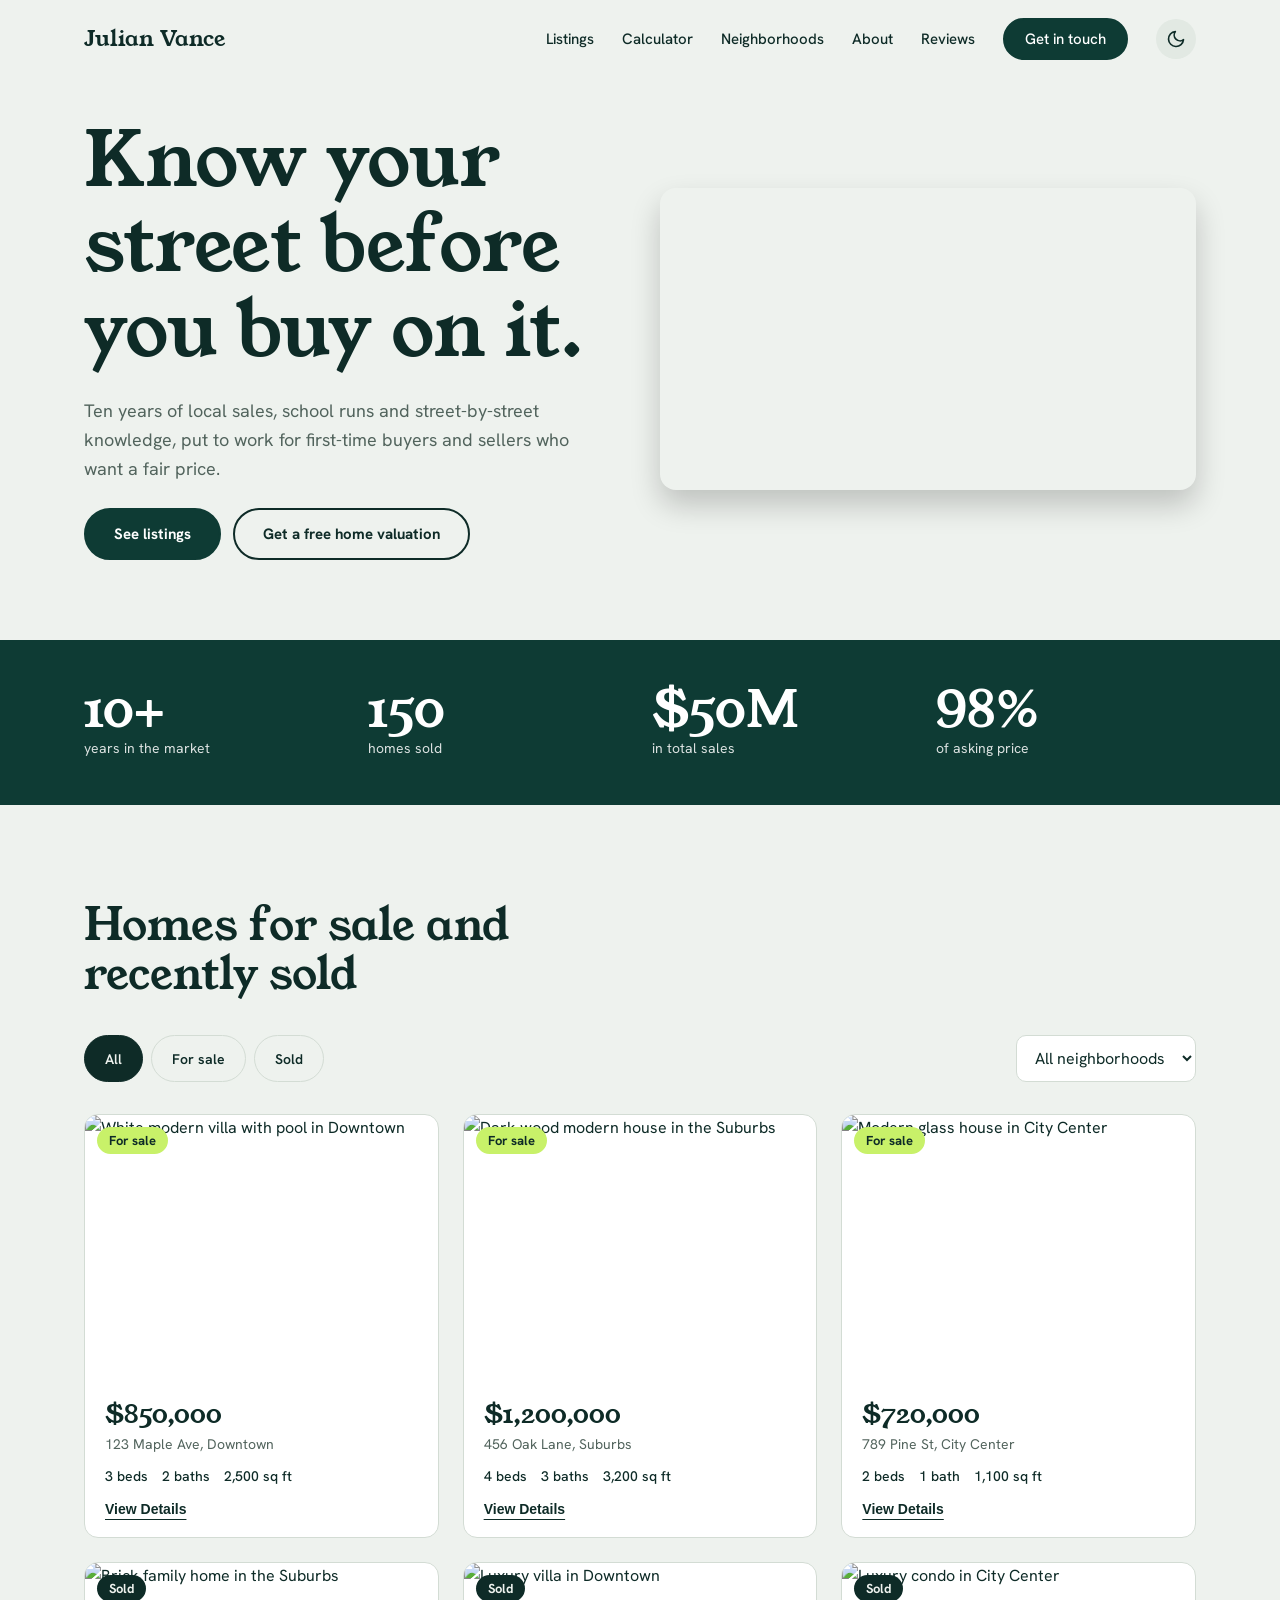
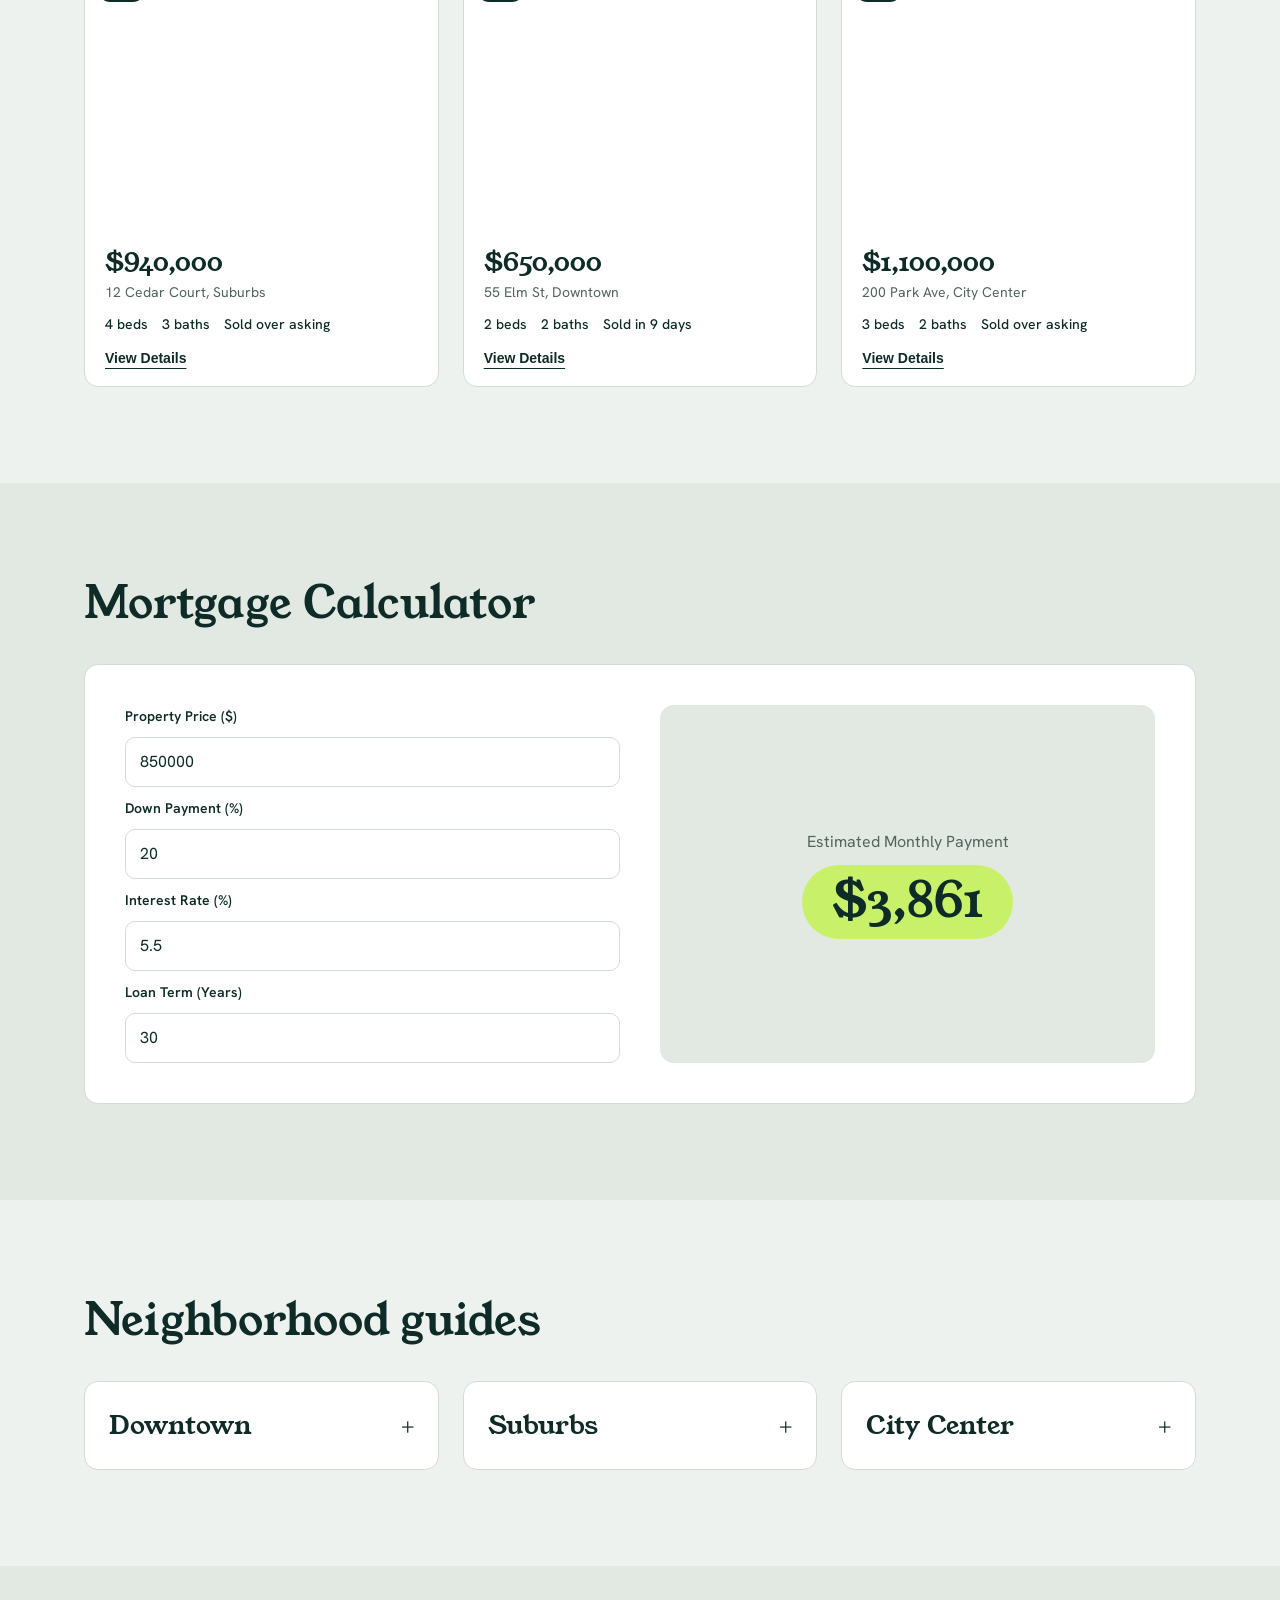
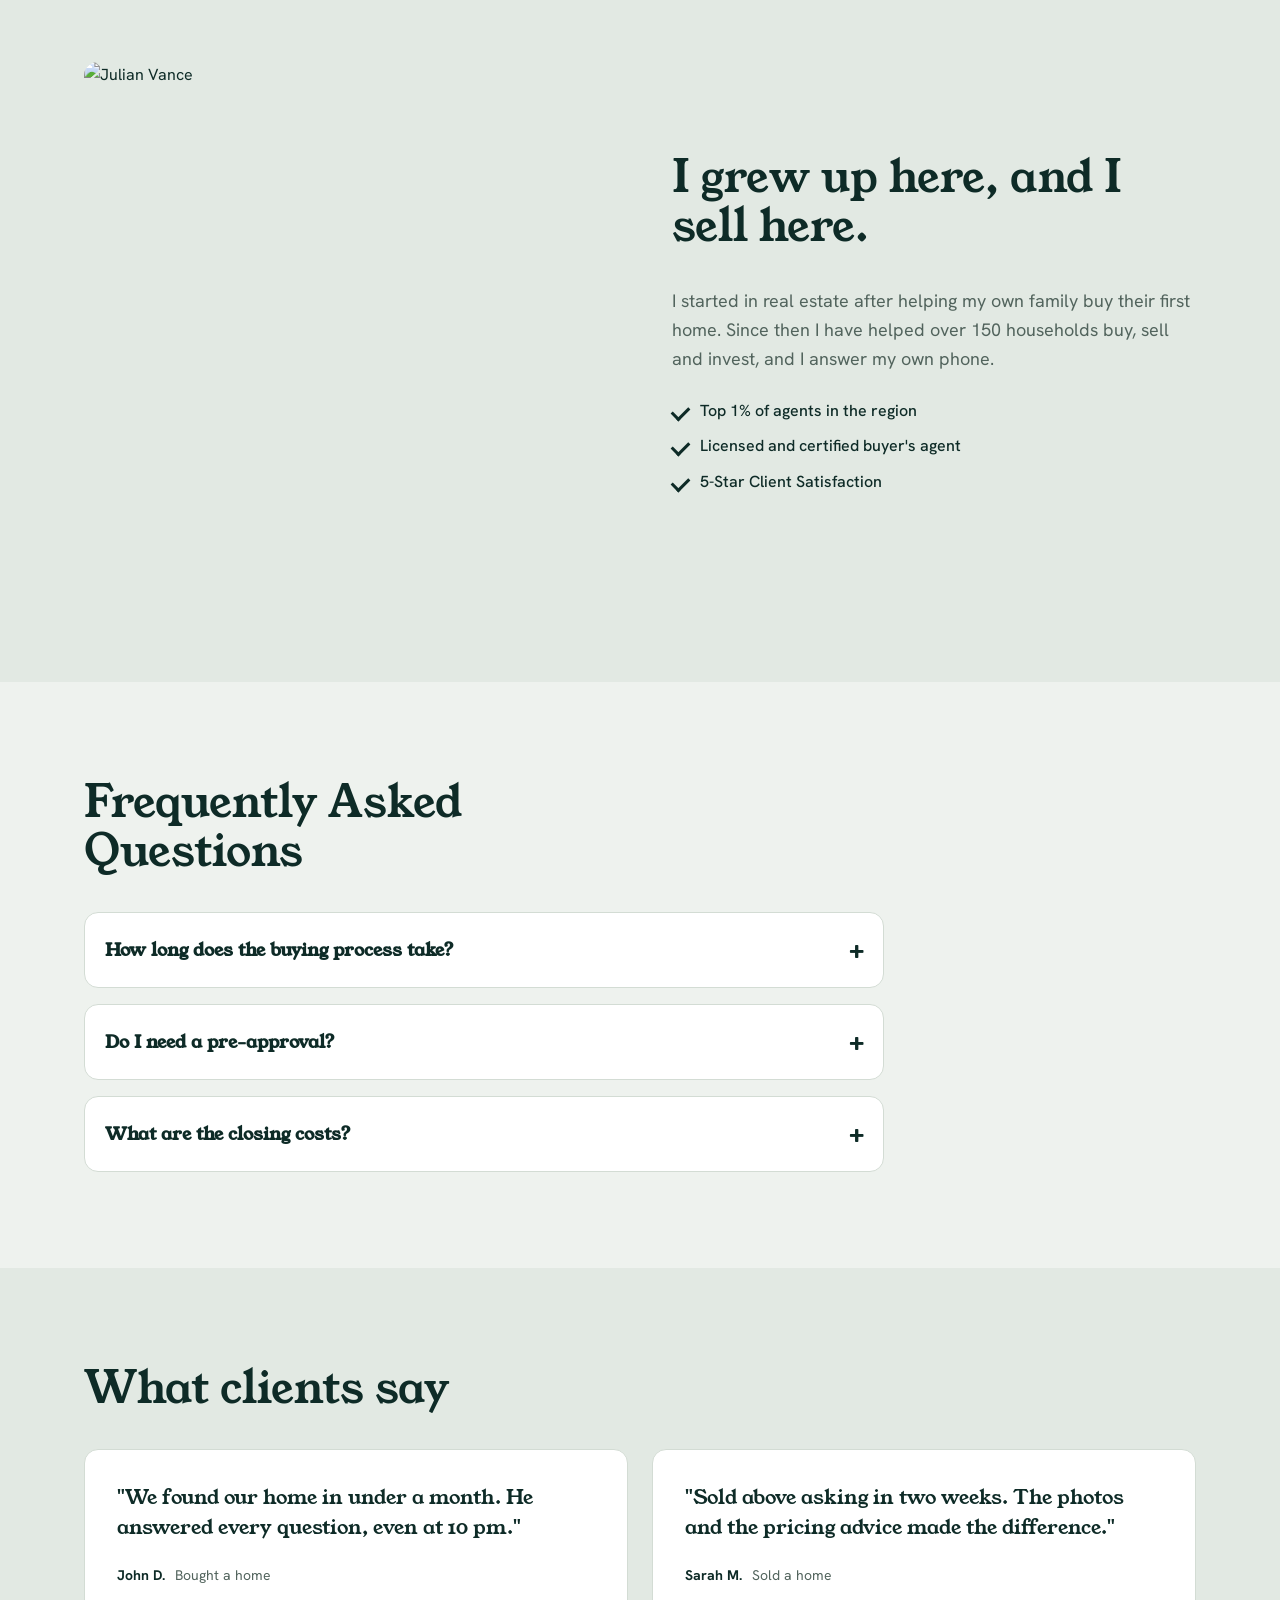
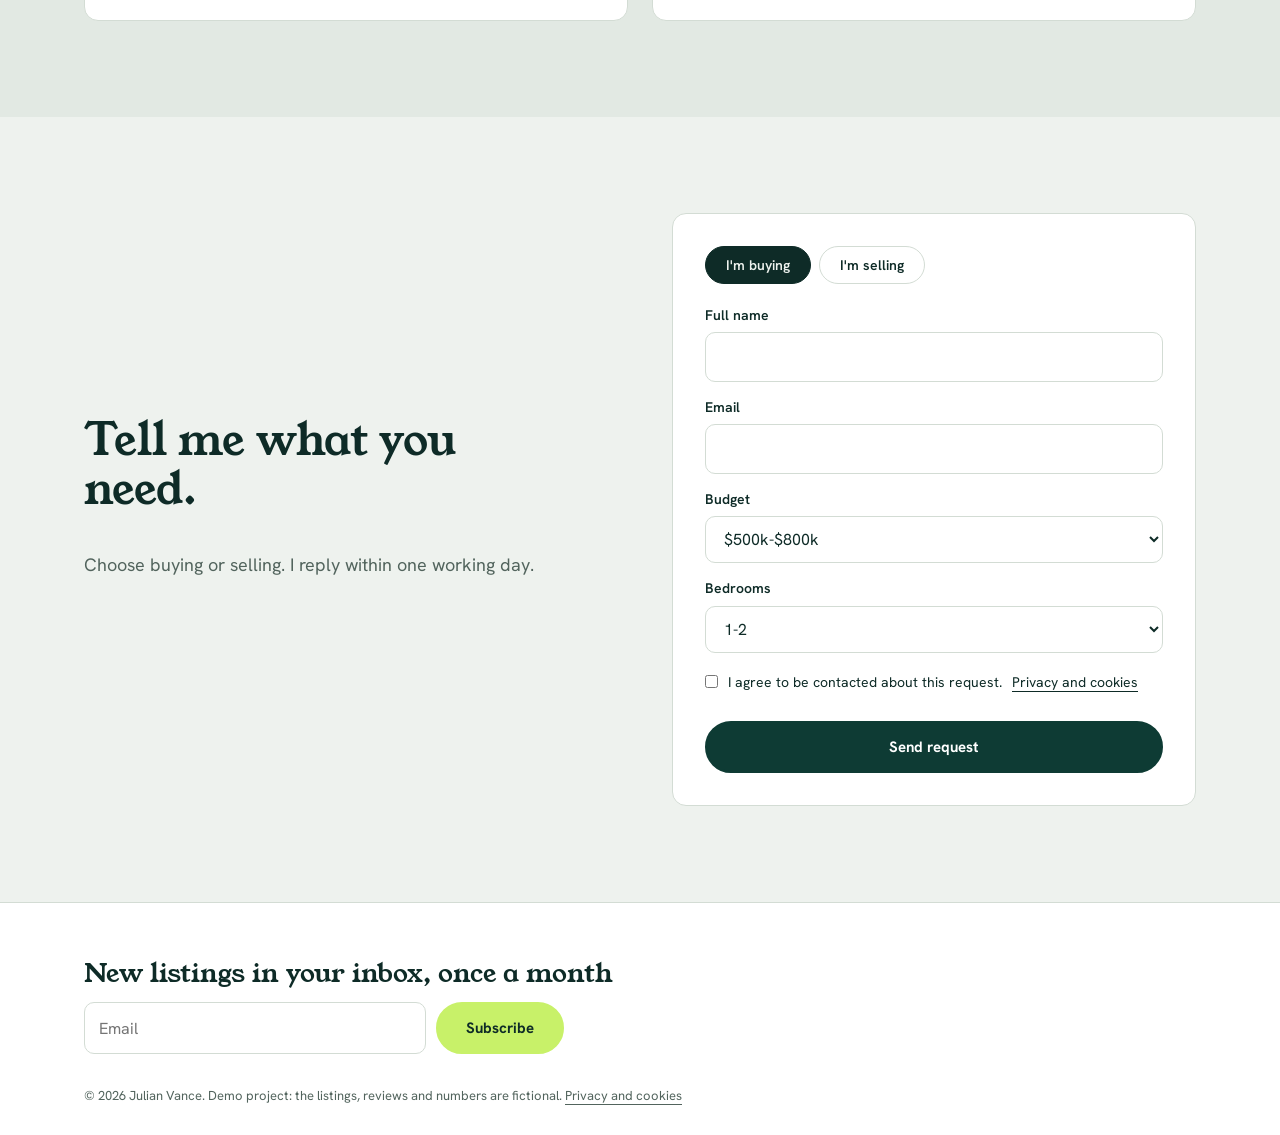
==== commit 87e991fb: "Add files via upload" ====
--- a/index.html
+++ b/index.html
@@ -1,195 +1,356 @@
 <!DOCTYPE html>
 <html lang="en" dir="ltr">
 <head>
-<meta charset="UTF-8">
-<meta name="viewport" content="width=device-width, initial-scale=1">
-<title>Astra Dental Care | Dentist in Alexandria</title>
-<meta name="description" content="Family dentist in Alexandria. Free first checkup, same-day appointments and prices listed before treatment starts.">
-<meta property="og:title" content="Astra Dental Care | Dentist in Alexandria">
-<meta property="og:description" content="Free first checkup, same-day appointments, prices listed before treatment.">
-<meta property="og:type" content="website">
-<meta property="og:image" content="https://abdelrahim-e.github.io/Astra-Dental/Images/hero.jpg">
-<script type="application/ld+json">{"@context":"https://schema.org","@type":"Dentist","name":"Astra Dental Care","address":{"@type":"PostalAddress","addressLocality":"Alexandria","addressCountry":"EG"},"openingHours":"Sa-Th 10:00-21:00","priceRange":"EGP"}</script>
-<link rel="icon" href="data:image/svg+xml,%3Csvg xmlns='http://www.w3.org/2000/svg' viewBox='0 0 32 32'%3E%3Crect width='32' height='32' rx='8' fill='%231D5E86'/%3E%3Ctext x='16' y='23' font-size='20' text-anchor='middle' fill='white' font-family='sans-serif' font-weight='700'%3EA%3C/text%3E%3C/svg%3E">
+    <meta charset="UTF-8">
+    <meta name="viewport" content="width=device-width, initial-scale=1">
+    <title>Julian Vance | Real Estate Agent</title>
+    <meta name="description" content="Independent real estate agent helping you buy, sell and understand your neighborhood. Featured listings, recent sales and free home valuations.">
+    <meta property="og:title" content="Julian Vance | Real Estate Agent">
+    <meta property="og:description" content="Buy or sell with a local expert. Featured listings, neighborhood guides and free valuations.">
+    <meta property="og:type" content="website">
+<meta property="og:image" content="https://images.unsplash.com/photo-1600596542815-ffad4c1539a9?w=1200&q=80">    <script type="application/ld+json">
+    {"@context":"https://schema.org","@type":"RealEstateAgent","name":"Julian Vance","description":"Independent real estate agent and local market expert","areaServed":["Downtown","Suburbs","City Center"]}
+    </script>
+    <link rel="icon" href="data:image/svg+xml,%3Csvg xmlns='http://www.w3.org/2000/svg' viewBox='0 0 32 32'%3E%3Crect width='32' height='32' rx='8' fill='%230E3B34'/%3E%3Ctext x='16' y='23' font-size='20' text-anchor='middle' fill='%23C8F169' font-family='Georgia,serif' font-weight='700'%3EJ%3C/text%3E%3C/svg%3E">
 <link rel="preconnect" href="https://fonts.googleapis.com">
-<link rel="preconnect" href="https://fonts.gstatic.com" crossorigin>
-<link href="https://fonts.googleapis.com/css2?family=Bricolage+Grotesque:wght@700&family=Figtree:wght@400;500;600&family=IBM+Plex+Sans+Arabic:wght@400;700&display=swap" rel="stylesheet">
-<link rel="stylesheet" href="style.css">
+    <link rel="preconnect" href="https://fonts.gstatic.com" crossorigin>
+    <link href="https://fonts.googleapis.com/css2?family=Hanken+Grotesk:wght@400;500;700&family=Young+Serif&display=swap" rel="stylesheet">
+    <link rel="stylesheet" href="style.css">
 </head>
 <body>
-<header class="top">
-  <div class="wrap bar">
-    <a href="#" class="logo">Astra Dental</a>
-    <nav id="nav">
-      <a href="#services" data-i18n="n1">Treatments</a>
-      <a href="#results" data-i18n="n2">Results</a>
-      <a href="#team" data-i18n="n3">Dentists</a>
-      <a href="#faq" data-i18n="n4">Questions</a>
-    </nav>
-    <button class="ico" id="langBtn" aria-label="Switch language">ع</button>
-    <button class="ico" id="themeBtn" aria-label="Switch theme">
-      <svg class="moon" width="20" height="20" viewBox="0 0 24 24" fill="none" stroke="currentColor" stroke-width="2" stroke-linecap="round"><path d="M21 12.8A9 9 0 1 1 11.2 3a7 7 0 0 0 9.8 9.8z"/></svg>
-      <svg class="sun" width="20" height="20" viewBox="0 0 24 24" fill="none" stroke="currentColor" stroke-width="2" stroke-linecap="round"><circle cx="12" cy="12" r="4"/><path d="M12 2v2M12 20v2M4.9 4.9l1.4 1.4M17.7 17.7l1.4 1.4M2 12h2M20 12h2M4.9 19.1l1.4-1.4M17.7 6.3l1.4-1.4"/></svg>
-    </button>
-    <a href="#book" class="btn small" data-i18n="book">Book a visit</a>
-    <button class="ico burger" id="burger" aria-label="Menu"><span></span><span></span></button>
-  </div>
+<div class="progress" id="progress"></div>
+
+<header class="header" id="header">
+    <div class="container bar">
+        <a href="#top" class="logo">Julian Vance</a>
+        <nav class="nav" id="nav">
+            <a href="#listings">Listings</a>
+            <a href="#mortgage">Calculator</a>
+            <a href="#areas">Neighborhoods</a>
+            <a href="#about">About</a>
+            <a href="#reviews">Reviews</a>
+            <a href="#contact" class="btn btn-sm">Get in touch</a>
+            <button class="icon-btn theme-btn" id="themeToggle" aria-label="Toggle Theme">
+                <svg id="themeIcon" width="20" height="20" viewBox="0 0 24 24" fill="none" stroke="currentColor" stroke-width="2" stroke-linecap="round" stroke-linejoin="round"><path d="M21 12.79A9 9 0 1 1 11.21 3 7 7 0 0 0 21 12.79z"></path></svg>
+            </button>
+        </nav>
+        <button class="icon-btn menu-toggle" id="menuToggle" aria-label="Menu"><span></span><span></span></button>
+    </div>
 </header>
 
-<main>
-<section class="hero">
-  <div class="wrap hero-grid">
-    <div>
-      <h1 data-i18n="h1">Smile like you mean it.</h1>
-      <p class="lead" data-i18n="hp">Checkups, whitening, braces and implants for the whole family, all under one roof.</p>
-      <div class="actions"><a href="#book" class="btn" data-i18n="book">Book a visit</a><a href="#services" class="plain" data-i18n="hb2">See prices</a></div>
+<main id="top">
+    <section class="hero">
+        <div class="container hero-grid">
+            <div class="hero-text">
+                <h1>Know your street before you buy on it.</h1>
+                <p>Ten years of local sales, school runs and street-by-street knowledge, put to work for first-time buyers and sellers who want a fair price.</p>
+                <div class="actions">
+                    <a href="#listings" class="btn">See listings</a>
+                    <a href="#contact" class="btn btn-ghost">Get a free home valuation</a>
+                </div>
+            </div>
+            
+            <figure class="arch">
+                <video autoplay muted loop playsinline poster="https://images.unsplash.com/photo-1600596542815-ffad4c1539a9?w=900&q=80">
+                    <source src="hero.mp4" type="video/mp4">
+                </video>
+            </figure>
+        </div>
+    </section>
+
+    <section class="stats">
+        <div class="container stat-row">
+            <div><b data-count="10" data-suffix="+">0</b><span>years in the market</span></div>
+            <div><b data-count="150" data-suffix="">0</b><span>homes sold</span></div>
+            <div><b data-count="50" data-prefix="$" data-suffix="M">0</b><span>in total sales</span></div>
+            <div><b data-count="98" data-suffix="%">0</b><span>of asking price</span></div>
+        </div>
+    </section>
+
+    <section id="listings" class="sec fade-up">
+        <div class="container">
+            <h2>Homes for sale and recently sold</h2>
+            <div class="filters">
+                <div class="tabs">
+                    <button class="chip on" data-f="all">All</button>
+                    <button class="chip" data-f="sale">For sale</button>
+                    <button class="chip" data-f="sold">Sold</button>
+                </div>
+                <select id="hoodFilter">
+                    <option value="all">All neighborhoods</option>
+                    <option value="down">Downtown</option>
+                    <option value="sub">Suburbs</option>
+                    <option value="cen">City Center</option>
+                </select>
+            </div>
+            <div class="grid" id="grid">
+                <!-- Property 1 -->
+                <article class="card open-modal" data-status="sale" data-hood="down"
+                    data-img="https://images.unsplash.com/photo-1600596542815-ffad4c1539a9?w=1200&q=80" 
+                    data-img1="https://images.unsplash.com/photo-1600607687920-4e2a09cf159d?w=600&q=80" 
+                    data-img2="https://images.unsplash.com/photo-1600607687939-ce8a6c25118c?w=600&q=80" 
+                    data-price="$850,000" data-loc="123 Maple Ave, Downtown" data-feat="3 beds • 2 baths • 2,500 sq ft">
+                    <div class="ph"><img src="https://images.unsplash.com/photo-1600596542815-ffad4c1539a9?w=600&q=80" alt="White modern villa with pool in Downtown" loading="lazy" width="600" height="450"><span class="tag">For sale</span></div>
+                    <div class="info">
+                        <h3>$850,000</h3><p>123 Maple Ave, Downtown</p>
+                        <p class="feat"><span>3 beds</span><span>2 baths</span><span>2,500 sq ft</span></p>
+                        <button class="link">View Details</button>
+                    </div>
+                </article>
+
+                <!-- Property 2 -->
+                <article class="card open-modal" data-status="sale" data-hood="sub"
+                    data-img="https://images.unsplash.com/photo-1600585154340-be6161a56a0c?w=1200&q=80" 
+                    data-img1="https://images.unsplash.com/photo-1600210492486-724fe5c67fb0?w=600&q=80" 
+                    data-img2="https://images.unsplash.com/photo-1600566753190-17f0baa2a6c3?w=600&q=80" 
+                    data-price="$1,200,000" data-loc="456 Oak Lane, Suburbs" data-feat="4 beds • 3 baths • 3,200 sq ft">
+                    <div class="ph"><img src="https://images.unsplash.com/photo-1600585154340-be6161a56a0c?w=600&q=80" alt="Dark wood modern house in the Suburbs" loading="lazy" width="600" height="450"><span class="tag">For sale</span></div>
+                    <div class="info">
+                        <h3>$1,200,000</h3><p>456 Oak Lane, Suburbs</p>
+                        <p class="feat"><span>4 beds</span><span>3 baths</span><span>3,200 sq ft</span></p>
+                        <button class="link">View Details</button>
+                    </div>
+                </article>
+
+                <!-- Property 3 -->
+                <article class="card open-modal" data-status="sale" data-hood="cen"
+                    data-img="https://images.unsplash.com/photo-1512917774080-9991f1c4c750?w=1200&q=80" 
+                    data-img1="https://images.unsplash.com/photo-1600566753086-00f18fb6b3ea?w=600&q=80" 
+                    data-img2="https://images.unsplash.com/photo-1513694203232-719a280e022f?w=600&q=80" 
+                    data-price="$720,000" data-loc="789 Pine St, City Center" data-feat="2 beds • 1 bath • 1,100 sq ft">
+                    <div class="ph"><img src="https://images.unsplash.com/photo-1512917774080-9991f1c4c750?w=600&q=80" alt="Modern glass house in City Center" loading="lazy" width="600" height="450"><span class="tag">For sale</span></div>
+                    <div class="info">
+                        <h3>$720,000</h3><p>789 Pine St, City Center</p>
+                        <p class="feat"><span>2 beds</span><span>1 bath</span><span>1,100 sq ft</span></p>
+                        <button class="link">View Details</button>
+                    </div>
+                </article>
+
+                <!-- Property 4 -->
+                <article class="card open-modal" data-status="sold" data-hood="sub"
+                    data-img="https://images.unsplash.com/photo-1568605114967-8130f3a36994?w=1200&q=80" 
+                    data-img1="https://images.unsplash.com/photo-1505691938895-1758d7feb511?w=600&q=80" 
+                    data-img2="https://images.unsplash.com/photo-1600585154526-990dced4db0d?w=600&q=80" 
+                    data-price="$940,000" data-loc="12 Cedar Court, Suburbs" data-feat="4 beds • 3 baths • Sold over asking">
+                    <div class="ph"><img src="https://images.unsplash.com/photo-1568605114967-8130f3a36994?w=600&q=80" alt="Brick family home in the Suburbs" loading="lazy" width="600" height="450"><span class="tag sold">Sold</span></div>
+                    <div class="info">
+                        <h3>$940,000</h3><p>12 Cedar Court, Suburbs</p>
+                        <p class="feat"><span>4 beds</span><span>3 baths</span><span>Sold over asking</span></p>
+                        <button class="link">View Details</button>
+                    </div>
+                </article>
+
+                <!-- Property 5 (Updated to Luxury) -->
+                <article class="card open-modal" data-status="sold" data-hood="down"
+                    data-img="https://images.unsplash.com/photo-1613490493576-7fde63acd811?w=1200&q=80" 
+                    data-img1="https://images.unsplash.com/photo-1600607687920-4e2a09cf159d?w=600&q=80" 
+                    data-img2="https://images.unsplash.com/photo-1600607687939-ce8a6c25118c?w=600&q=80" 
+                    data-price="$650,000" data-loc="55 Elm St, Downtown" data-feat="2 beds • 2 baths • Sold in 9 days">
+                    <div class="ph"><img src="https://images.unsplash.com/photo-1613490493576-7fde63acd811?w=600&q=80" alt="Luxury villa in Downtown" loading="lazy" width="600" height="450"><span class="tag sold">Sold</span></div>
+                    <div class="info">
+                        <h3>$650,000</h3><p>55 Elm St, Downtown</p>
+                        <p class="feat"><span>2 beds</span><span>2 baths</span><span>Sold in 9 days</span></p>
+                        <button class="link">View Details</button>
+                    </div>
+                </article>
+
+                <!-- Property 6 -->
+                <article class="card open-modal" data-status="sold" data-hood="cen"
+                    data-img="https://images.unsplash.com/photo-1600573472591-ee6b68d14c68?w=1200&q=80" 
+                    data-img1="https://images.unsplash.com/photo-1616486338812-3dadae4b4ace?w=600&q=80" 
+                    data-img2="https://images.unsplash.com/photo-1616594039964-ae9021a400a0?w=600&q=80" 
+                    data-price="$1,100,000" data-loc="200 Park Ave, City Center" data-feat="3 beds • 2 baths • Sold over asking">
+                    <div class="ph"><img src="https://images.unsplash.com/photo-1600573472591-ee6b68d14c68?w=600&q=80" alt="Luxury condo in City Center" loading="lazy" width="600" height="450"><span class="tag sold">Sold</span></div>
+                    <div class="info">
+                        <h3>$1,100,000</h3><p>200 Park Ave, City Center</p>
+                        <p class="feat"><span>3 beds</span><span>2 baths</span><span>Sold over asking</span></p>
+                        <button class="link">View Details</button>
+                    </div>
+                </article>
+            </div>
+            <p class="empty-state" id="emptyState">No homes match these filters. Try another neighborhood.</p>
+        </div>
+    </section>
+
+    <section id="mortgage" class="sec alt">
+        <div class="container">
+            <h2>Mortgage Calculator</h2>
+            <div class="calc-box">
+                <div class="calc-inputs">
+                    <label for="calcPrice">Property Price ($)</label>
+                    <input type="number" id="calcPrice" value="850000">
+                    <label for="calcDown">Down Payment (%)</label>
+                    <input type="number" id="calcDown" value="20">
+                    <label for="calcRate">Interest Rate (%)</label>
+                    <input type="number" id="calcRate" value="5.5" step="0.1">
+                    <label for="calcYears">Loan Term (Years)</label>
+                    <input type="number" id="calcYears" value="30">
+                </div>
+                <div class="calc-result">
+                    <p>Estimated Monthly Payment</p>
+                    <h3 id="calcMonthly">$0</h3>
+                </div>
+            </div>
+        </div>
+    </section>
+
+    <section id="areas" class="sec fade-up">
+        <div class="container">
+            <h2>Neighborhood guides</h2>
+            <div class="grid3">
+                <details class="area-card">
+                    <summary class="area-header">
+                        <h3>Downtown</h3>
+                        <span class="area-toggle">+</span>
+                    </summary>
+                    <div class="area-content">
+                        <p>Walk to cafes, offices and the tram. Best for people who want no car.</p>
+                        <div class="area-stats">
+                            <dl><dt>Average price</dt><dd>$820,000</dd><dt>Schools</dt><dd>8/10</dd><dt>Transit</dt><dd>Excellent</dd></dl>
+                        </div>
+                    </div>
+                </details>
+                
+                <details class="area-card">
+                    <summary class="area-header">
+                        <h3>Suburbs</h3>
+                        <span class="area-toggle">+</span>
+                    </summary>
+                    <div class="area-content">
+                        <p>Larger homes, quiet streets and parks. Best for growing families.</p>
+                        <div class="area-stats">
+                            <dl><dt>Average price</dt><dd>$1,050,000</dd><dt>Schools</dt><dd>9/10</dd><dt>Transit</dt><dd>Good</dd></dl>
+                        </div>
+                    </div>
+                </details>
+                
+                <details class="area-card">
+                    <summary class="area-header">
+                        <h3>City Center</h3>
+                        <span class="area-toggle">+</span>
+                    </summary>
+                    <div class="area-content">
+                        <p>Apartments close to everything. Best for first-time buyers and investors.</p>
+                        <div class="area-stats">
+                            <dl><dt>Average price</dt><dd>$640,000</dd><dt>Schools</dt><dd>7/10</dd><dt>Transit</dt><dd>Excellent</dd></dl>
+                        </div>
+                    </div>
+                </details>
+            </div>
+        </div>
+    </section>
+
+    <section id="about" class="sec alt fade-up">
+        <div class="container split">
+            <img class="about-img" src="https://images.unsplash.com/photo-1556157382-97eda2d62296?w=800&q=80" alt="Julian Vance" loading="lazy">
+            <div>
+                <h2>I grew up here, and I sell here.</h2>
+                <p class="lead">I started in real estate after helping my own family buy their first home. Since then I have helped over 150 households buy, sell and invest, and I answer my own phone.</p>
+                <ul class="creds">
+                    <li>Top 1% of agents in the region</li>
+                    <li>Licensed and certified buyer's agent</li>
+                    <li>5-Star Client Satisfaction</li>
+                </ul>
+            </div>
+        </div>
+    </section>
+
+    <section id="faq" class="sec">
+        <div class="container">
+            <h2>Frequently Asked Questions</h2>
+            <div class="faq-list">
+                <div class="faq-item">
+                    <button class="faq-q" aria-expanded="false">How long does the buying process take?</button>
+                    <div class="faq-a"><p>Typically 30-45 days from offer to closing.</p></div>
+                </div>
+                <div class="faq-item">
+                    <button class="faq-q" aria-expanded="false">Do I need a pre-approval?</button>
+                    <div class="faq-a"><p>Yes, it strengthens your offer significantly.</p></div>
+                </div>
+                <div class="faq-item">
+                    <button class="faq-q" aria-expanded="false">What are the closing costs?</button>
+                    <div class="faq-a"><p>Usually 2-5% of the purchase price, covering taxes, title fees and lender costs.</p></div>
+                </div>
+            </div>
+        </div>
+    </section>
+
+    <section id="reviews" class="sec alt">
+        <div class="container">
+            <h2>What clients say</h2>
+            <div class="grid2">
+                <blockquote><p>"We found our home in under a month. He answered every question, even at 10 pm."</p><cite>John D. <span>Bought a home</span></cite></blockquote>
+                <blockquote><p>"Sold above asking in two weeks. The photos and the pricing advice made the difference."</p><cite>Sarah M. <span>Sold a home</span></cite></blockquote>
+            </div>
+        </div>
+    </section>
+
+    <section id="contact" class="sec">
+        <div class="container split">
+            <div>
+                <h2>Tell me what you need.</h2>
+                <p class="lead">Choose buying or selling. I reply within one working day.</p>
+            </div>
+            <div class="formbox">
+                <div class="tabs">
+                    <button class="chip on" data-tab="buy">I'm buying</button>
+                    <button class="chip" data-tab="sell">I'm selling</button>
+                </div>
+                <form id="leadForm" novalidate>
+                    <label for="n">Full name</label><input id="n" required>
+                    <label for="e">Email</label><input id="e" type="email" required>
+                    <div data-pane="buy">
+                        <label for="b">Budget</label>
+                        <select id="b"><option>$500k-$800k</option><option>$800k-$1.2M</option><option>$1.2M+</option></select>
+                        <label for="bd">Bedrooms</label>
+                        <select id="bd"><option>1-2</option><option>3</option><option>4+</option></select>
+                    </div>
+                    <div data-pane="sell" hidden>
+                        <label for="ad">Property address</label><input id="ad">
+                        <label for="tl">When do you want to sell?</label>
+                        <select id="tl"><option>Within 3 months</option><option>3 to 6 months</option><option>Just curious</option></select>
+                    </div>
+                    <label class="consent"><input type="checkbox" id="ok"> I agree to be contacted about this request. <a href="privacy.html">Privacy and cookies</a></label>
+                    <button class="btn" type="submit">Send request</button>
+                    <p class="note" id="formNote"></p>
+                </form>
+            </div>
+        </div>
+    </section>
+</main>
+
+<footer class="footer">
+    <div class="container foot">
+        <form id="news" novalidate>
+            <h3>New listings in your inbox, once a month</h3>
+            <div class="row"><input type="email" id="ne" placeholder="Email" aria-label="Email"><button class="btn btn-pop">Subscribe</button></div>
+            <p class="note" id="newsNote"></p>
+        </form>
+        <p>© 2026 Julian Vance. Demo project: the listings, reviews and numbers are fictional. <a href="privacy.html">Privacy and cookies</a></p>
     </div>
-    <div class="photo">
-      <img src="Images/hero.jpg" width="1000" height="1200" fetchpriority="high" alt="Bright treatment room at Astra Dental Care">
-      <p class="badge" data-i18n="badge">Same-day appointments, Saturday to Thursday</p>
+</footer>
+
+<dialog id="propModal" class="modal">
+    <div class="modal-content">
+        <button class="close-modal" id="closeModal" aria-label="Close modal">&times;</button>
+        <div class="modal-gallery">
+            <img id="modalImg" src="" alt="Property">
+            <div class="modal-thumbs">
+                <img id="modalThumb1" src="" alt="Interior">
+                <img id="modalThumb2" src="" alt="Room">
+            </div>
+        </div>
+        <div class="modal-info">
+            <h3 id="modalPrice"></h3>
+            <p id="modalLoc"></p>
+            <p id="modalFeat"></p>
+            <a href="#contact" class="btn" id="modalTourBtn">Schedule a tour</a>
+        </div>
     </div>
-  </div>
-</section>
-
-<section id="services" class="sec">
-  <div class="wrap narrow">
-    <h2 data-i18n="s_t">Treatments and starting prices</h2>
-    <p class="lead" data-i18n="s_p">You get the exact number after your checkup, in writing, before any treatment begins.</p>
-    <ul class="svc">
-      <li><div><h3 data-i18n="s1t">Teeth whitening</h3><p data-i18n="s1d">One visit of about an hour. Gentle on enamel.</p></div><span class="price" data-i18n="s1p">from EGP 1,500</span></li>
-      <li><div><h3 data-i18n="s2t">Braces and aligners</h3><p data-i18n="s2d">Clear aligners or metal braces, planned with you.</p></div><span class="price" data-i18n="s2p">from EGP 15,000</span></li>
-      <li><div><h3 data-i18n="s3t">Dental implants</h3><p data-i18n="s3d">A natural-looking replacement for a missing tooth.</p></div><span class="price" data-i18n="s3p">from EGP 12,000 per tooth</span></li>
-    </ul>
-  </div>
-</section>
-
-<section id="results" class="sec tint">
-  <div class="wrap narrow">
-    <h2 data-i18n="r_t">What a smile makeover looks like</h2>
-    <p class="lead" data-i18n="r_p">Drag the handle, or use the arrow keys.</p>
-    <div class="ba">
-      <img src="after.jpg" alt="Patient's smile after treatment">
-      <img src="before.jpg" alt="Patient's smile before treatment" id="beforeImg">
-      <span class="tag l" data-i18n="bef">Before</span><span class="tag r" data-i18n="aft">After</span>
-      <div class="line" id="baLine"></div>
-      <input type="range" min="0" max="100" value="50" id="baRange" aria-label="Compare before and after">
-    </div>
-  </div>
-</section>
-
-<section class="sec">
-  <div class="wrap split">
-    <h2 data-i18n="fv_t">Your first visit</h2>
-    <div class="steps">
-      <p><b data-i18n="fv1b">We talk before anything else.</b><span data-i18n="fv1">Tell us what bothers you and what worries you. Ten minutes, no chair yet.</span></p>
-      <p><b data-i18n="fv2b">Then a gentle checkup.</b><span data-i18n="fv2">X-rays only if we need them. Nothing starts without your yes.</span></p>
-      <p><b data-i18n="fv3b">You leave with a plan.</b><span data-i18n="fv3">Written down, with prices. Decide at home, there is no rush.</span></p>
-    </div>
-  </div>
-</section>
-
-<section id="gallery" class="sec tint">
-  <div class="wrap">
-    <h2 data-i18n="g_t">Inside the clinic</h2>
-    <div class="gal">
-      <img src="Images/gallery-1.jpg" width="900" height="600" alt="Dentist examining a patient's teeth" loading="lazy">
-      <img src="Images/gallery-2.jpg" width="600" height="400" alt="Treatment chair with an X-ray screen" loading="lazy">
-      <img src="Images/gallery-3.jpg" width="600" height="400" alt="Dentist reviewing X-rays on a light box" loading="lazy">
-      <img src="Images/gallery-4.jpg" width="600" height="400" alt="Dental instruments and equipment beside the treatment chair" loading="lazy">
-    </div>
-  </div>
-</section>
-
-<section id="team" class="sec">
-  <div class="wrap">
-    <h2 data-i18n="t_t">Your dentists</h2>
-    <div class="team">
-      <figure><img src="Images/sarah.jpg" width="500" height="625" alt="Dr. Sarah Ahmed" loading="lazy"><figcaption><b data-i18n="d1">Dr. Sarah Ahmed</b><span data-i18n="d1r">Cosmetic dentistry</span></figcaption></figure>
-      <figure><img src="Images/omar.jpg" width="500" height="625" alt="Dr. Omar Hassan" loading="lazy"><figcaption><b data-i18n="d2">Dr. Omar Hassan</b><span data-i18n="d2r">Orthodontics</span></figcaption></figure>
-      <figure><img src="Images/layla.jpg" width="500" height="625" alt="Dr. Layla Mostafa" loading="lazy"><figcaption><b data-i18n="d3">Dr. Layla Mostafa</b><span data-i18n="d3r">Children's dentistry</span></figcaption></figure>
-    </div>
-  </div>
-</section>
-
-<section class="sec tint">
-  <div class="wrap">
-    <h2 data-i18n="v_t">What patients say</h2>
-    <div class="quotes">
-      <blockquote><p data-i18n="v1">"I have avoided dentists for years. Dr. Sarah explained every step and I felt nothing."</p><cite data-i18n="v1n">Mona A., whitening</cite></blockquote>
-      <blockquote><p data-i18n="v2">"The price on my plan was the price I paid. No extra lines on the bill."</p><cite data-i18n="v2n">Karim H., implant</cite></blockquote>
-      <blockquote><p data-i18n="v3">"I booked in the morning and was in the chair that afternoon."</p><cite data-i18n="v3n">Nour S., checkup</cite></blockquote>
-    </div>
-  </div>
-</section>
-
-<section id="faq" class="sec">
-  <div class="wrap narrow">
-    <h2 data-i18n="f_t">Before you book</h2>
-    <details><summary data-i18n="q1">Will it hurt?</summary><p data-i18n="a1">We use local anesthesia and go at your pace. Tell us to stop and we stop.</p></details>
-    <details><summary data-i18n="q2">What does the first checkup cost?</summary><p data-i18n="a2">Nothing. The first checkup and consultation are free for new patients.</p></details>
-    <details><summary data-i18n="q3">Do you accept insurance?</summary><p data-i18n="a3">Most major providers, yes. Call us with your plan and we will check it before your visit.</p></details>
-  </div>
-</section>
-
-<section id="book" class="sec tint">
-  <div class="wrap split">
-    <div>
-      <h2 data-i18n="c_t">Pick a day and a time</h2>
-      <p class="lead" data-i18n="c_p">We confirm by phone within one hour.</p>
-    </div>
-    <form id="form" novalidate>
-      <label for="nm" data-i18n="l1">Full name</label><input id="nm" autocomplete="name">
-      <label for="ph" data-i18n="l2">Phone</label><input id="ph" type="tel" autocomplete="tel">
-      <label for="sv" data-i18n="l3">Treatment</label>
-      <select id="sv"><option data-i18n="s0">Checkup (free)</option><option data-i18n="s1t">Teeth whitening</option><option data-i18n="s2t">Braces and aligners</option><option data-i18n="s3t">Dental implants</option></select>
-      <label for="dt" data-i18n="l4">Day</label><input id="dt" type="date">
-      <fieldset><legend data-i18n="l5">Time</legend>
-        <div class="slots">
-          <label><input type="radio" name="slot" value="10:00"><span>10:00</span></label>
-          <label><input type="radio" name="slot" value="12:00"><span>12:00</span></label>
-          <label><input type="radio" name="slot" value="14:00"><span>14:00</span></label>
-          <label><input type="radio" name="slot" value="17:00"><span>17:00</span></label>
-          <label><input type="radio" name="slot" value="19:00"><span>19:00</span></label>
-        </div>
-      </fieldset>
-      <label class="consent"><input type="checkbox" id="ok"><span data-i18n="consent">I agree to be contacted about this request. <a href="privacy.html">Privacy and cookies</a></span></label>
-      <p class="msg" id="msg" role="status"></p>
-      <button class="btn" type="submit" data-i18n="send">Request appointment</button>
-    </form>
-  </div>
-</section>
-<section id="visit" class="sec">
-  <div class="wrap split">
-    <div>
-      <h2 data-i18n="vi_t">Visit us</h2>
-      <p class="open" id="openNow" role="status"><span class="dot"></span><span id="openTxt"></span></p>
-      <dl class="hours">
-        <dt data-i18n="hr1">Saturday to Thursday</dt><dd dir="ltr">10:00 - 21:00</dd>
-        <dt data-i18n="hr2">Friday</dt><dd data-i18n="closed">Closed</dd>
-      </dl>
-      <a href="tel:+201000000000" class="btn" data-i18n="callb">Call the clinic</a>
-    </div>
-    <div class="map" id="mapBox"><button class="btn" id="mapBtn" data-i18n="mapbtn">Show map</button></div>
-  </div>
-</section>
-</main>
-
-<footer class="foot">
-  <div class="wrap fgrid">
-    <div><a href="#" class="logo">Astra Dental</a><p data-i18n="fd">Family dental care in Alexandria.</p></div>
-    <div><b data-i18n="fa">Visit</b><p data-i18n="fad">Alexandria, Egypt</p><p data-i18n="fh">Saturday to Thursday, 10 am to 9 pm</p></div>
-    <div><b data-i18n="fc">Contact</b><p dir="ltr">+20 100 000 0000</p><p>hello@astradental.example</p></div>
-  </div>
-  <div class="wrap credit">
-    <a href="privacy.html" data-i18n="privlink">Privacy and cookies</a>
-    <p data-i18n="rights">© 2026 Astra Dental Care. Demo project, not a real clinic.</p>
-    <a href="https://wa.me/201210963651?text=Hi%2C%20I%20saw%20your%20Astra%20Dental%20demo%20and%20would%20like%20a%20website%20for%20my%20business." target="_blank" rel="noopener" data-i18n="cr">Want a site like this? Message the developer</a>
-  </div>
-</footer>
-<div class="mbar">
-  <a href="tel:+201000000000" data-i18n="call">Call</a>
-  <a href="https://wa.me/201000000000" target="_blank" rel="noopener" data-i18n="wa">WhatsApp</a>
-</div>
+</dialog>
+
+<a href="#contact" class="sticky-cta">Schedule a Consultation</a>
+
 <script src="script.js"></script>
 </body>
 </html>
